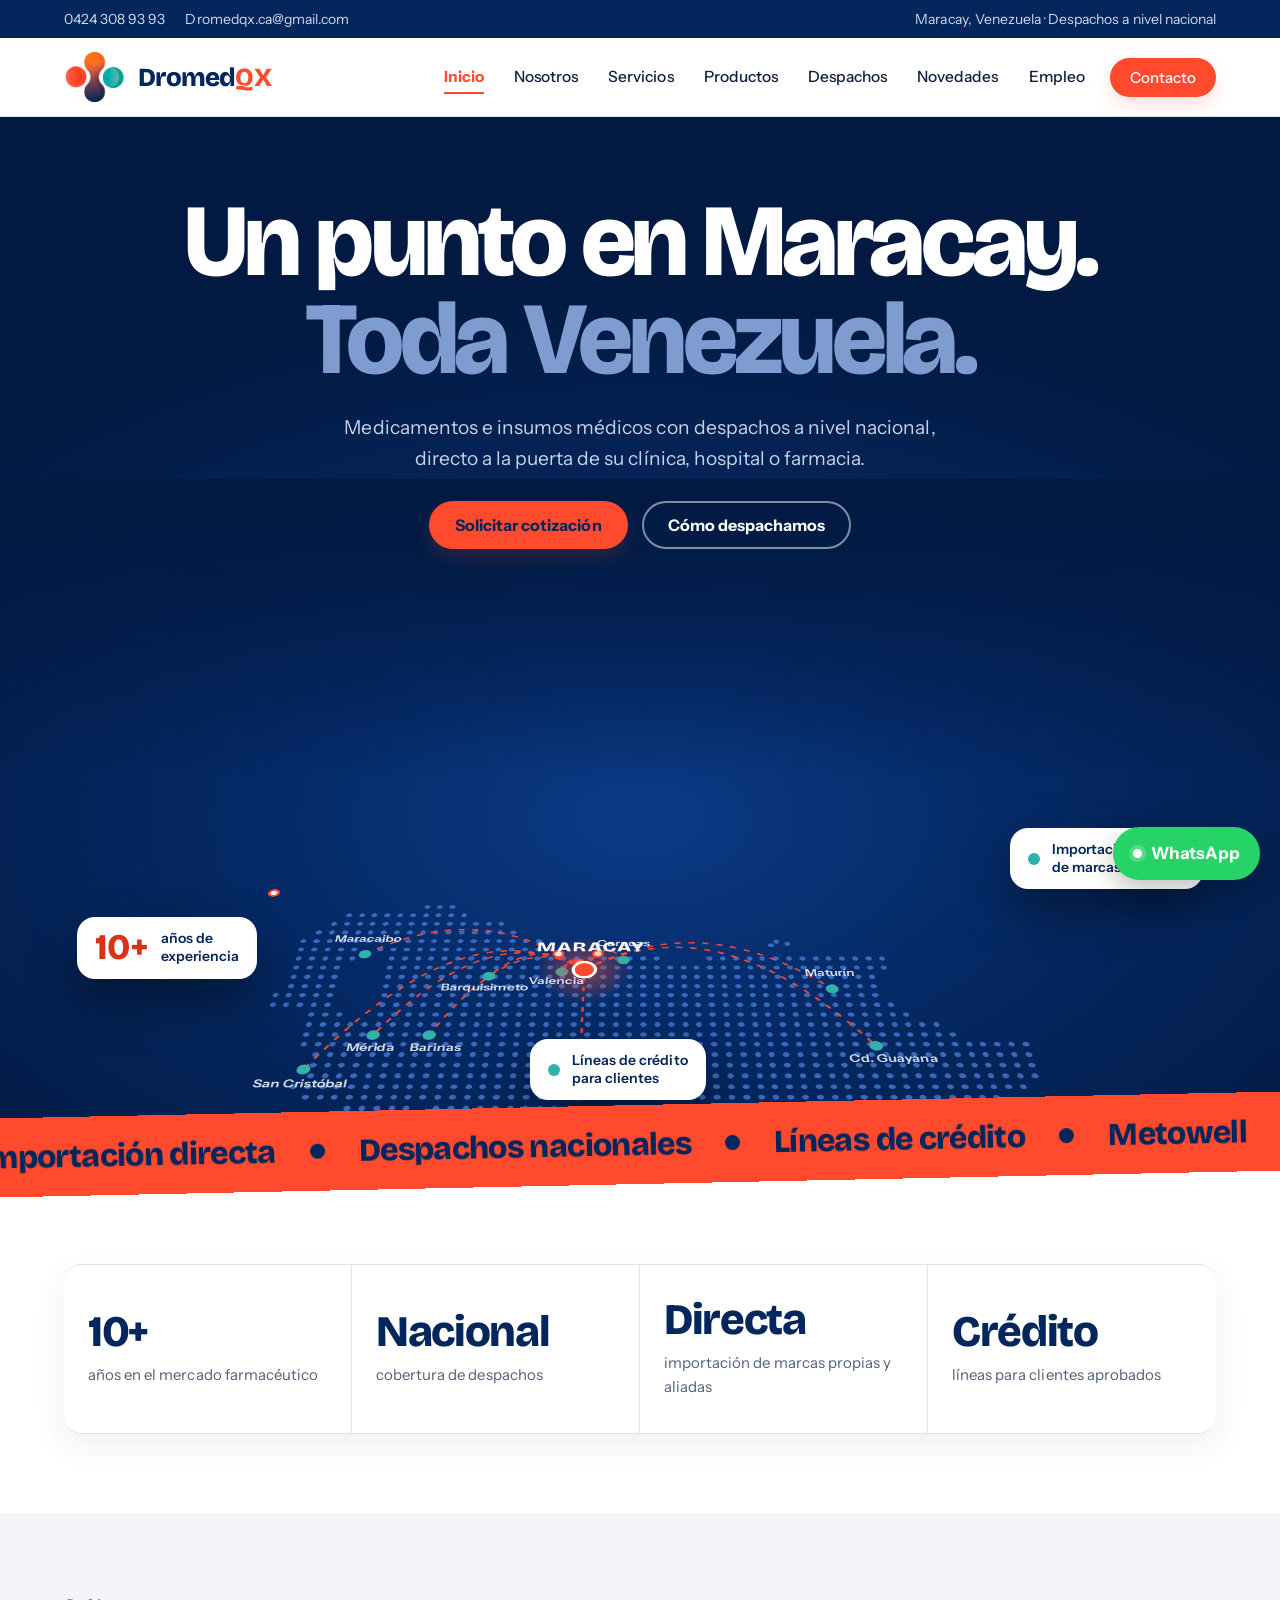
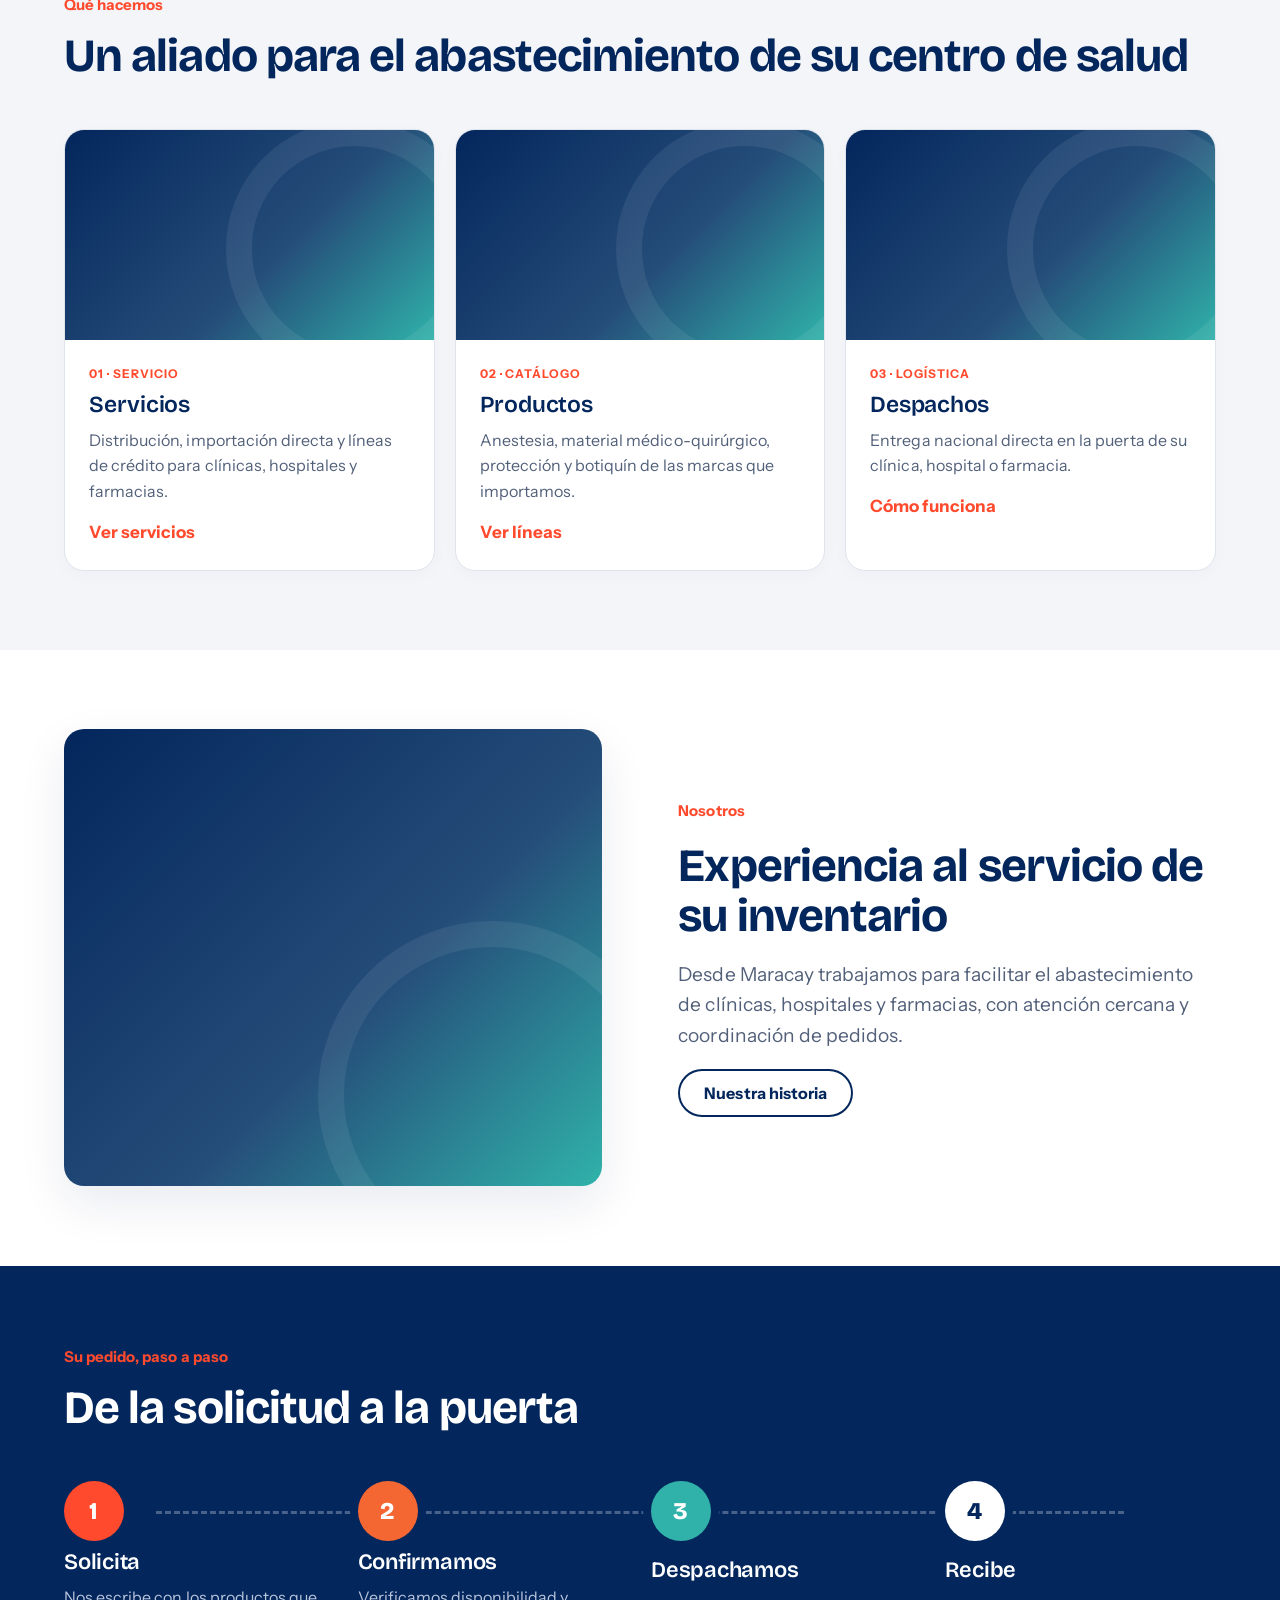
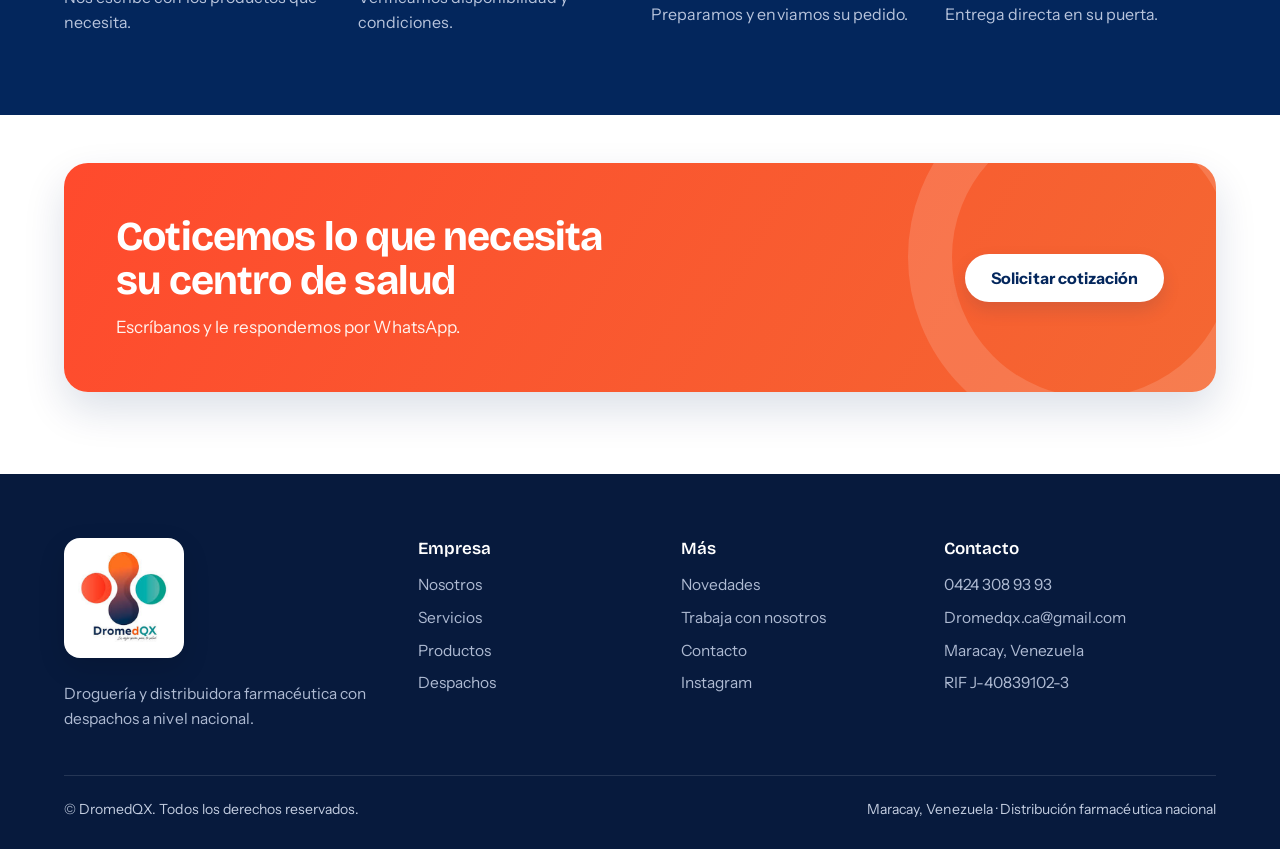
==== index.html @ d018d6db "Hero con mapa de rutas desde Maracay (mapa rasterizado, pausa fuera de pantalla) Co-Authored-By: Cla" ====
<!doctype html><html lang="es"><head><meta charset="utf-8"><meta name="viewport" content="width=device-width,initial-scale=1,viewport-fit=cover">
<title>DromedQX | Droguería y distribución farmacéutica</title><meta name="description" content="DromedQX: droguería y distribuidora farmacéutica en Maracay. Medicamentos e insumos médicos, importación directa y despachos a nivel nacional."><meta name="robots" content="noindex"><meta property="og:type" content="website"><meta property="og:site_name" content="DromedQX"><meta property="og:locale" content="es_VE"><meta property="og:title" content="Droguería y distribuidora farmacéutica · DromedQX"><meta property="og:description" content="Droguería y distribuidora farmacéutica en Maracay con despachos nacionales."><meta property="og:url" content="https://aguilarzrw.github.io/dromedqx-web/index.html"><meta property="og:image" content="https://aguilarzrw.github.io/dromedqx-web/assets/og.png"><meta property="og:image:width" content="1200"><meta property="og:image:height" content="630"><meta property="og:image:alt" content="DromedQX, droguería y distribuidora farmacéutica"><meta name="twitter:card" content="summary_large_image"><meta name="twitter:title" content="Droguería y distribuidora farmacéutica · DromedQX"><meta name="twitter:description" content="Droguería y distribuidora farmacéutica en Maracay con despachos nacionales."><meta name="twitter:image" content="https://aguilarzrw.github.io/dromedqx-web/assets/og.png"><meta name="theme-color" content="#03265c">
<link rel="icon" href="assets/favicon.png"><link rel="preconnect" href="https://scontent-sea5-2.cdninstagram.com" crossorigin><link rel="preconnect" href="https://fonts.googleapis.com"><link rel="preconnect" href="https://fonts.gstatic.com" crossorigin>
<link href="https://fonts.googleapis.com/css2?family=Bricolage+Grotesque:opsz,wght@12..96,500;12..96,600;12..96,700;12..96,800&family=Instrument+Sans:wght@400;500;600;700&display=swap" rel="stylesheet">
<link rel="stylesheet" href="assets/style.css"><script>function fb(i){if(!i.dataset.f){i.dataset.f=1;i.src="https://images.weserv.nl/?w=800&q=75&url="+encodeURIComponent(i.dataset.o)}else i.remove()}</script></head><body>
<div class="top"><div class="wrap"><span><a href="tel:+584243089393">0424 308 93 93</a><a href="mailto:Dromedqx.ca@gmail.com">Dromedqx.ca@gmail.com</a></span><span>Maracay, Venezuela · Despachos a nivel nacional</span></div></div>
<header class="h"><div class="wrap hb"><a class="brand" href="index.html" aria-label="DromedQX, inicio"><img src="assets/logo-mark.png" alt=""><b>Dromed<i>QX</i></b></a>
<button class="burger" aria-expanded="false" aria-label="Abrir menú"><span></span></button>
<nav class="m" aria-label="Principal"><a href="index.html" aria-current=page>Inicio</a><a href="nosotros.html">Nosotros</a><a href="servicios.html">Servicios</a><a href="productos.html">Productos</a><a href="despachos.html">Despachos</a><a href="novedades.html">Novedades</a><a href="trabaja-con-nosotros.html">Empleo</a><a class="btn" href="contacto.html">Contacto</a></nav></div></header>
<main>
<section class="mh" id="top"><div class="mh-bg"></div>
<div class="wrap mh-head"><h1 class="in">Un punto en Maracay.<span>Toda Venezuela.</span></h1>
<p class="lead in" style="--d:.1s">Medicamentos e insumos médicos con despachos a nivel nacional, directo a la puerta de su clínica, hospital o farmacia.</p>
<div class="ctas in" style="--d:.2s"><a class="btn" href="contacto.html">Solicitar cotización</a><a class="btn g" href="despachos.html">Cómo despachamos</a></div></div>
<div class="mh-scene" role="img" aria-label="Mapa de Venezuela con rutas de despacho desde Maracay hacia las principales ciudades. Rutas ilustrativas.">
<div class="mh-plane"><img class="dots" src="assets/mapa.webp" width="1470" height="1245" alt="" fetchpriority="high" decoding="async"><svg class="ov" viewBox="0 0 980 830" aria-hidden="true" focusable="false">
<defs><radialGradient id="g" cx="50%" cy="50%" r="50%"><stop offset="0" stop-color="#ff4a2d" stop-opacity=".55"/><stop offset="1" stop-color="#ff4a2d" stop-opacity="0"/></radialGradient></defs>

<path id="r0" class="rt" d="M420 151 Q444 89 469 133"/><path id="r1" class="rt" d="M420 151 Q406 113 392 155"/><path id="r2" class="rt" d="M420 151 Q280 14 140 122"/><path id="r3" class="rt" d="M420 151 Q360 87 301 163"/><path id="r4" class="rt" d="M420 151 Q296 51 171 266"/><path id="r5" class="rt" d="M420 151 Q259 30 98 322"/><path id="r6" class="rt" d="M420 151 Q329 70 238 266"/><path id="r7" class="rt" d="M420 151 Q574 34 728 186"/><path id="r8" class="rt" d="M420 151 Q595 23 770 284"/><path id="r9" class="rt" d="M420 151 Q420 121 420 472"/><circle cx="469" cy="133" r="7" fill="#30b2aa"/><circle class="pr" style="animation-delay:0.00s" cx="469" cy="133" r="7" fill="none" stroke="#30b2aa" stroke-width="2"/><circle cx="392" cy="155" r="7" fill="#30b2aa"/><circle class="pr" style="animation-delay:0.35s" cx="392" cy="155" r="7" fill="none" stroke="#30b2aa" stroke-width="2"/><circle cx="140" cy="122" r="7" fill="#30b2aa"/><circle class="pr" style="animation-delay:0.70s" cx="140" cy="122" r="7" fill="none" stroke="#30b2aa" stroke-width="2"/><circle cx="301" cy="163" r="7" fill="#30b2aa"/><circle class="pr" style="animation-delay:1.05s" cx="301" cy="163" r="7" fill="none" stroke="#30b2aa" stroke-width="2"/><circle cx="171" cy="266" r="7" fill="#30b2aa"/><circle class="pr" style="animation-delay:1.40s" cx="171" cy="266" r="7" fill="none" stroke="#30b2aa" stroke-width="2"/><circle cx="98" cy="322" r="7" fill="#30b2aa"/><circle class="pr" style="animation-delay:1.75s" cx="98" cy="322" r="7" fill="none" stroke="#30b2aa" stroke-width="2"/><circle cx="238" cy="266" r="7" fill="#30b2aa"/><circle class="pr" style="animation-delay:2.10s" cx="238" cy="266" r="7" fill="none" stroke="#30b2aa" stroke-width="2"/><circle cx="728" cy="186" r="7" fill="#30b2aa"/><circle class="pr" style="animation-delay:2.45s" cx="728" cy="186" r="7" fill="none" stroke="#30b2aa" stroke-width="2"/><circle cx="770" cy="284" r="7" fill="#30b2aa"/><circle class="pr" style="animation-delay:2.80s" cx="770" cy="284" r="7" fill="none" stroke="#30b2aa" stroke-width="2"/><circle cx="420" cy="472" r="7" fill="#30b2aa"/><circle class="pr" style="animation-delay:3.15s" cx="420" cy="472" r="7" fill="none" stroke="#30b2aa" stroke-width="2"/><circle r="6" fill="#fff" stroke="#ff4a2d" stroke-width="3"><animateMotion dur="5s" begin="0.0s" repeatCount="indefinite"><mpath href="#r0"/></animateMotion></circle><circle r="6" fill="#fff" stroke="#ff4a2d" stroke-width="3"><animateMotion dur="6s" begin="0.6s" repeatCount="indefinite"><mpath href="#r1"/></animateMotion></circle><circle r="6" fill="#fff" stroke="#ff4a2d" stroke-width="3"><animateMotion dur="7s" begin="1.2s" repeatCount="indefinite"><mpath href="#r2"/></animateMotion></circle><circle r="6" fill="#fff" stroke="#ff4a2d" stroke-width="3"><animateMotion dur="8s" begin="1.8s" repeatCount="indefinite"><mpath href="#r3"/></animateMotion></circle><circle r="6" fill="#fff" stroke="#ff4a2d" stroke-width="3"><animateMotion dur="5s" begin="2.4s" repeatCount="indefinite"><mpath href="#r4"/></animateMotion></circle><circle r="6" fill="#fff" stroke="#ff4a2d" stroke-width="3"><animateMotion dur="6s" begin="3.0s" repeatCount="indefinite"><mpath href="#r5"/></animateMotion></circle><circle r="6" fill="#fff" stroke="#ff4a2d" stroke-width="3"><animateMotion dur="7s" begin="3.6s" repeatCount="indefinite"><mpath href="#r6"/></animateMotion></circle><circle r="6" fill="#fff" stroke="#ff4a2d" stroke-width="3"><animateMotion dur="8s" begin="4.2s" repeatCount="indefinite"><mpath href="#r7"/></animateMotion></circle><circle r="6" fill="#fff" stroke="#ff4a2d" stroke-width="3"><animateMotion dur="5s" begin="4.8s" repeatCount="indefinite"><mpath href="#r8"/></animateMotion></circle><circle r="6" fill="#fff" stroke="#ff4a2d" stroke-width="3"><animateMotion dur="6s" begin="5.4s" repeatCount="indefinite"><mpath href="#r9"/></animateMotion></circle>
<circle cx="420" cy="151" r="60" fill="url(#g)"/><circle class="pr big" cx="420" cy="151" r="14" fill="none" stroke="#ff4a2d" stroke-width="3"/>
<circle cx="420" cy="151" r="14" fill="#ff4a2d" stroke="#fff" stroke-width="4"/>
<g class="lb"><text x="469" y="107" text-anchor="middle">Caracas</text><text x="386" y="177" text-anchor="middle">Valencia</text><text x="140" y="98" text-anchor="middle">Maracaibo</text><text x="297" y="189" text-anchor="middle">Barquisimeto</text><text x="171" y="292" text-anchor="middle">Mérida</text><text x="98" y="350" text-anchor="middle">San Cristóbal</text><text x="248" y="292" text-anchor="middle">Barinas</text><text x="728" y="162" text-anchor="middle">Maturín</text><text x="788" y="310" text-anchor="middle">Cd. Guayana</text><text x="420" y="500" text-anchor="middle">Pto. Ayacucho</text></g>
<text class="hub" x="428" y="117" text-anchor="middle">MARACAY</text>
</svg></div>
<div class="mh-fade"></div>
<div class="chip k1"><b>10+</b><span>años de<br>experiencia</span></div><div class="chip k2"><i></i><span>Importación directa<br>de marcas aliadas</span></div><div class="chip k3"><i></i><span>Líneas de crédito<br>para clientes</span></div></div>
</section>
<div class="band" aria-hidden="true"><div class="mq"><span>Importación directa</span><i></i><span>Despachos nacionales</span><i></i><span>Líneas de crédito</span><i></i><span>Metowell</span><i></i><span>Kortwell</span><i></i><span>Más de 10 años</span><i></i><span>Importación directa</span><i></i><span>Despachos nacionales</span><i></i><span>Líneas de crédito</span><i></i><span>Metowell</span><i></i><span>Kortwell</span><i></i><span>Más de 10 años</span><i></i></div></div>
<section class="stats-section"><div class="wrap"><div class="stats in">
<div><b data-n="10" data-s="+">0</b><span>años en el mercado farmacéutico</span></div>
<div><b>Nacional</b><span>cobertura de despachos</span></div>
<div><b>Directa</b><span>importación de marcas propias y aliadas</span></div>
<div><b>Crédito</b><span>líneas para clientes aprobados</span></div></div></div></section>
<section class="tint"><div class="wrap"><div class="sh"><span class="tag">Qué hacemos</span><h2>Un aliado para el abastecimiento de su centro de salud</h2></div>
<div class="cards photo-cards">
<a class="card photo-card in" href="servicios.html"><div class="card-photo ph"><img src="https://scontent-sea5-2.cdninstagram.com/v/t39.30808-6/790425818_1038912542316214_2421467341976546615_n.jpg?stp=dst-jpg_e35_tt6&_nc_cat=108&_nc_map=urlgen_bucketless&cb=30a688f7-ea5c0a5a&ig_cache_key=Mzk3ODAxODczNzIzOTQ5MzEzNg%3D%3D.3-ccb7-5-cb30a688f7-ea5c0a5a&ccb=7-5&_nc_sid=58cdad&efg=eyJ2ZW5jb2RlX3RhZyI6IkZFRUQueHBpZHMuMTA4MC5zZHIucmVndWxhcl9waG90by5DMyJ9&_nc_ohc=Wuy4vWzuGxsQ7kNvwG24w13&_nc_oc=AdoqhhiYhG0AAnR4g00TqTX8-TjTNU4cdVVRvZEgO30L-wsx3Ojt5UYXlpIjUJg8KMg&_nc_zt=23&_nc_ht=scontent-sea5-2.cdninstagram.com&_nc_gid=qZ4B_UUIvl3SY4LY7eOhCA&_nc_ss=7baaf&oh=00_AQRatmlVjxUPjwMQVixbjr8KMrbOeSFhLsPxh4OKNEXCqg&oe=6AFBEA20" data-o="https://scontent-sea5-2.cdninstagram.com/v/t39.30808-6/790425818_1038912542316214_2421467341976546615_n.jpg?stp=dst-jpg_e35_tt6&_nc_cat=108&_nc_map=urlgen_bucketless&cb=30a688f7-ea5c0a5a&ig_cache_key=Mzk3ODAxODczNzIzOTQ5MzEzNg%3D%3D.3-ccb7-5-cb30a688f7-ea5c0a5a&ccb=7-5&_nc_sid=58cdad&efg=eyJ2ZW5jb2RlX3RhZyI6IkZFRUQueHBpZHMuMTA4MC5zZHIucmVndWxhcl9waG90by5DMyJ9&_nc_ohc=Wuy4vWzuGxsQ7kNvwG24w13&_nc_oc=AdoqhhiYhG0AAnR4g00TqTX8-TjTNU4cdVVRvZEgO30L-wsx3Ojt5UYXlpIjUJg8KMg&_nc_zt=23&_nc_ht=scontent-sea5-2.cdninstagram.com&_nc_gid=qZ4B_UUIvl3SY4LY7eOhCA&_nc_ss=7baaf&oh=00_AQRatmlVjxUPjwMQVixbjr8KMrbOeSFhLsPxh4OKNEXCqg&oe=6AFBEA20" alt="Pedido directo a la puerta" loading="lazy" decoding="async" onload="this.parentNode.classList.add('ok')" onerror="fb(this)"></div><div class="card-copy"><span class="tag">01 · Servicio</span><h3>Servicios</h3><p>Distribución, importación directa y líneas de crédito para clínicas, hospitales y farmacias.</p><span class="more">Ver servicios</span></div></a>
<a class="card photo-card in" style="--d:.1s" href="productos.html"><div class="card-photo ph"><img src="https://scontent-sea5-1.cdninstagram.com/v/t39.30808-6/813282605_1050812891126179_7014519689227134304_n.jpg?stp=dst-jpg_e35_tt6&_nc_cat=103&_nc_map=urlgen_bucketless&cb=30a688f7-ea5c0a5a&ig_cache_key=Mzk4Njk2NjQ1MTYzNTQxNDIxNA%3D%3D.3-ccb7-5-cb30a688f7-ea5c0a5a&ccb=7-5&_nc_sid=58cdad&efg=eyJ2ZW5jb2RlX3RhZyI6IkZFRUQueHBpZHMuMTA4MC5zZHIucmVndWxhcl9waG90by5DMyJ9&_nc_ohc=sy-7YuBcFPYQ7kNvwErqedq&_nc_oc=AdpJJmbaP12eoMs5fGf3gS3LT2UUncmdDr0YguSkBIr8b9Dywg5-Mrp-E03OeA3XYPE&_nc_zt=23&_nc_ht=scontent-sea5-1.cdninstagram.com&_nc_gid=qZ4B_UUIvl3SY4LY7eOhCA&_nc_ss=7baaf&oh=00_AQTLcwAQ_Se69cL9txNBfCW6HCRb_2jlBKU8eMSjqdGTdQ&oe=6AFBF845" data-o="https://scontent-sea5-1.cdninstagram.com/v/t39.30808-6/813282605_1050812891126179_7014519689227134304_n.jpg?stp=dst-jpg_e35_tt6&_nc_cat=103&_nc_map=urlgen_bucketless&cb=30a688f7-ea5c0a5a&ig_cache_key=Mzk4Njk2NjQ1MTYzNTQxNDIxNA%3D%3D.3-ccb7-5-cb30a688f7-ea5c0a5a&ccb=7-5&_nc_sid=58cdad&efg=eyJ2ZW5jb2RlX3RhZyI6IkZFRUQueHBpZHMuMTA4MC5zZHIucmVndWxhcl9waG90by5DMyJ9&_nc_ohc=sy-7YuBcFPYQ7kNvwErqedq&_nc_oc=AdpJJmbaP12eoMs5fGf3gS3LT2UUncmdDr0YguSkBIr8b9Dywg5-Mrp-E03OeA3XYPE&_nc_zt=23&_nc_ht=scontent-sea5-1.cdninstagram.com&_nc_gid=qZ4B_UUIvl3SY4LY7eOhCA&_nc_ss=7baaf&oh=00_AQTLcwAQ_Se69cL9txNBfCW6HCRb_2jlBKU8eMSjqdGTdQ&oe=6AFBF845" alt="Material médico-quirúrgico" loading="lazy" decoding="async" onload="this.parentNode.classList.add('ok')" onerror="fb(this)"></div><div class="card-copy"><span class="tag">02 · Catálogo</span><h3>Productos</h3><p>Anestesia, material médico-quirúrgico, protección y botiquín de las marcas que importamos.</p><span class="more">Ver líneas</span></div></a>
<a class="card photo-card in" style="--d:.2s" href="despachos.html"><div class="card-photo ph"><img src="https://scontent-sea5-1.cdninstagram.com/v/t51.82787-15/861826036_18073353266723736_492414748892746274_n.jpg?stp=dst-jpg_e15_tt6&_nc_cat=111&_nc_map=urlgen_bucketless&cb=30a688f7-ea5c0a5a&ig_cache_key=NDAxOTQ3MzI0NjIxODgxOTMyMzE4MDczMzUzMjYzNzIzNzM2.3-ccb7-5-cb30a688f7-ea5c0a5a&ccb=7-5&_nc_sid=58cdad&efg=eyJ2ZW5jb2RlX3RhZyI6IkNMSVBTLnhwaWRzLjc1MC5zZHIudmlkZW9fZGVmYXVsdF9jb3Zlcl9mcmFtZS5DMyJ9&_nc_ohc=4gvsBXUv70gQ7kNvwHQGWpI&_nc_oc=AdoEM6iUqic45T5WLgyokrMRAyu9SVVyP_I_LpeArquriWBEUHANFj1pHhyDKceFKP0&_nc_zt=23&_nc_ht=scontent-sea5-1.cdninstagram.com&_nc_gid=YKhUAAevLilpVdO94preXA&_nc_ss=7baaf&oh=00_AQRTRdyoQe68gaomhT6uiC6uF-_QlpQ7XH2_HIRAz4mXqw&oe=6AFBD447" data-o="https://scontent-sea5-1.cdninstagram.com/v/t51.82787-15/861826036_18073353266723736_492414748892746274_n.jpg?stp=dst-jpg_e15_tt6&_nc_cat=111&_nc_map=urlgen_bucketless&cb=30a688f7-ea5c0a5a&ig_cache_key=NDAxOTQ3MzI0NjIxODgxOTMyMzE4MDczMzUzMjYzNzIzNzM2.3-ccb7-5-cb30a688f7-ea5c0a5a&ccb=7-5&_nc_sid=58cdad&efg=eyJ2ZW5jb2RlX3RhZyI6IkNMSVBTLnhwaWRzLjc1MC5zZHIudmlkZW9fZGVmYXVsdF9jb3Zlcl9mcmFtZS5DMyJ9&_nc_ohc=4gvsBXUv70gQ7kNvwHQGWpI&_nc_oc=AdoEM6iUqic45T5WLgyokrMRAyu9SVVyP_I_LpeArquriWBEUHANFj1pHhyDKceFKP0&_nc_zt=23&_nc_ht=scontent-sea5-1.cdninstagram.com&_nc_gid=YKhUAAevLilpVdO94preXA&_nc_ss=7baaf&oh=00_AQRTRdyoQe68gaomhT6uiC6uF-_QlpQ7XH2_HIRAz4mXqw&oe=6AFBD447" alt="Unidad de despacho" loading="lazy" decoding="async" onload="this.parentNode.classList.add('ok')" onerror="fb(this)"></div><div class="card-copy"><span class="tag">03 · Logística</span><h3>Despachos</h3><p>Entrega nacional directa en la puerta de su clínica, hospital o farmacia.</p><span class="more">Cómo funciona</span></div></a>
</div></div></section>
<section><div class="wrap split"><div class="ph " style=""><img src="https://scontent-sea5-2.cdninstagram.com/v/t39.30808-6/773800386_1023067850567350_1589010613424152975_n.jpg?stp=dst-jpg_e35_tt6&_nc_cat=111&_nc_map=urlgen_bucketless&cb=30a688f7-ea5c0a5a&ig_cache_key=Mzk2MzUyMzMxNzkyODY2NzI0NA%3D%3D.3-ccb7-5-cb30a688f7-ea5c0a5a&ccb=7-5&_nc_sid=58cdad&efg=eyJ2ZW5jb2RlX3RhZyI6IkZFRUQueHBpZHMuMTA4MC5zZHIucmVndWxhcl9waG90by5DMyJ9&_nc_ohc=pIWbtvgdUosQ7kNvwG9ZrUs&_nc_oc=AdqU0FeO1jpjzYP7CpoU_eGb_SCMBlHTqJl9BzX2n1rhsw-DQ9gviqGfjepZk72kaZg&_nc_zt=23&_nc_ht=scontent-sea5-2.cdninstagram.com&_nc_gid=YKhUAAevLilpVdO94preXA&_nc_ss=7baaf&oh=00_AQS1lSadOm_jTviP_Kt6ZvfZxfsTfBZLCKOHNRBrlyrrjQ&oe=6AFBD925" data-o="https://scontent-sea5-2.cdninstagram.com/v/t39.30808-6/773800386_1023067850567350_1589010613424152975_n.jpg?stp=dst-jpg_e35_tt6&_nc_cat=111&_nc_map=urlgen_bucketless&cb=30a688f7-ea5c0a5a&ig_cache_key=Mzk2MzUyMzMxNzkyODY2NzI0NA%3D%3D.3-ccb7-5-cb30a688f7-ea5c0a5a&ccb=7-5&_nc_sid=58cdad&efg=eyJ2ZW5jb2RlX3RhZyI6IkZFRUQueHBpZHMuMTA4MC5zZHIucmVndWxhcl9waG90by5DMyJ9&_nc_ohc=pIWbtvgdUosQ7kNvwG9ZrUs&_nc_oc=AdqU0FeO1jpjzYP7CpoU_eGb_SCMBlHTqJl9BzX2n1rhsw-DQ9gviqGfjepZk72kaZg&_nc_zt=23&_nc_ht=scontent-sea5-2.cdninstagram.com&_nc_gid=YKhUAAevLilpVdO94preXA&_nc_ss=7baaf&oh=00_AQS1lSadOm_jTviP_Kt6ZvfZxfsTfBZLCKOHNRBrlyrrjQ&oe=6AFBD925" alt="Equipo DromedQX, 10 años" loading="lazy" decoding="async" onload="this.parentNode.classList.add('ok')" onerror="fb(this)"></div><div class="tx in"><span class="tag">Nosotros</span><h2>Experiencia al servicio de su inventario</h2><p class="lead">Desde Maracay trabajamos para facilitar el abastecimiento de clínicas, hospitales y farmacias, con atención cercana y coordinación de pedidos.</p><div><a class="btn o" href="nosotros.html">Nuestra historia</a></div></div></div></section>
<section class="dark"><div class="wrap"><div class="sh"><span class="tag">Su pedido, paso a paso</span><h2>De la solicitud a la puerta</h2></div>
<ol class="route" style="padding:0"><li class="in"><span class="n">1</span><h3>Solicita</h3><p>Nos escribe con los productos que necesita.</p></li><li class="in" style="--d:.1s"><span class="n">2</span><h3>Confirmamos</h3><p>Verificamos disponibilidad y condiciones.</p></li><li class="in" style="--d:.2s"><span class="n">3</span><h3>Despachamos</h3><p>Preparamos y enviamos su pedido.</p></li><li class="in" style="--d:.3s"><span class="n">4</span><h3>Recibe</h3><p>Entrega directa en su puerta.</p></li></ol></div></section>
<section class="cta-section"><div class="wrap"><div class="cta in"><div><h2>Coticemos lo que necesita su centro de salud</h2><p>Escríbanos y le respondemos por WhatsApp.</p></div><a class="btn w" href="contacto.html">Solicitar cotización</a></div></div></section></main>
<footer><div class="wrap"><div class="fg">
<div><div class="lg"><img src="assets/logo-full.png" alt="DromedQX"></div><p>Droguería y distribuidora farmacéutica con despachos a nivel nacional.</p></div>
<div><h4>Empresa</h4><ul><li><a href="nosotros.html">Nosotros</a></li><li><a href="servicios.html">Servicios</a></li><li><a href="productos.html">Productos</a></li><li><a href="despachos.html">Despachos</a></li></ul></div>
<div><h4>Más</h4><ul><li><a href="novedades.html">Novedades</a></li><li><a href="trabaja-con-nosotros.html">Trabaja con nosotros</a></li><li><a href="contacto.html">Contacto</a></li><li><a href="https://www.instagram.com/dromedqx/" rel="noopener">Instagram</a></li></ul></div>
<div><h4>Contacto</h4><ul><li><a href="tel:+584243089393">0424 308 93 93</a></li><li><a href="mailto:Dromedqx.ca@gmail.com">Dromedqx.ca@gmail.com</a></li><li>Maracay, Venezuela</li><li>RIF J-40839102-3</li></ul></div></div>
<div class="fb"><span>© DromedQX. Todos los derechos reservados.</span><span>Maracay, Venezuela · Distribución farmacéutica nacional</span></div></div></footer>
<a class="wa" href="https://wa.me/584243089393" target="_blank" rel="noopener" aria-label="Escribir por WhatsApp">WhatsApp</a>
<script src="assets/site.js" defer></script></body></html>
---- assets/style.css ----
:root{--coral:#ff4a2d;--orange:#f46732;--navy:#03265c;--ink:#10213f;--slate:#52607a;--teal:#30b2aa;--mist:#f3f5f9;--line:#dfe4ec;--white:#fff;
--hf:"Bricolage Grotesque","Segoe UI",system-ui,sans-serif;--bf:"Instrument Sans","Segoe UI",system-ui,sans-serif;--w:1200px}
*{box-sizing:border-box;margin:0}html{scroll-behavior:smooth}
body{font-family:var(--bf);color:var(--ink);background:#fff;line-height:1.6;font-size:17px;-webkit-font-smoothing:antialiased;overflow-x:hidden}
img{max-width:100%;display:block}a{color:inherit}
:focus-visible{outline:3px solid var(--teal);outline-offset:3px;border-radius:4px}
.wrap{max-width:var(--w);margin:0 auto;padding:0 24px}
h1,h2,h3{font-family:var(--hf);line-height:1.08;letter-spacing:-.02em;color:var(--navy)}
h1{font-size:clamp(38px,5.4vw,76px);font-weight:700}
h2{font-size:clamp(28px,3.6vw,48px);font-weight:700}
h3{font-size:22px;font-weight:600;letter-spacing:-.01em}
p{max-width:62ch}.lead{font-size:clamp(18px,1.5vw,21px);color:var(--slate)}
/* topbar + header */
.top{background:var(--navy);color:#cfd8ea;font-size:14px}
.top .wrap{display:flex;gap:24px;justify-content:space-between;padding-top:8px;padding-bottom:8px;flex-wrap:wrap}
.top a{text-decoration:none}.top a:hover{color:#fff}.top span{display:flex;gap:20px;flex-wrap:wrap}
header.h{position:sticky;top:0;z-index:50;background:rgba(255,255,255,.92);backdrop-filter:blur(12px);border-bottom:1px solid var(--line);transition:box-shadow .3s}
header.h.s{box-shadow:0 6px 24px rgba(3,38,92,.08)}
.hb{display:flex;align-items:center;justify-content:space-between;height:78px;transition:height .3s}header.h.s .hb{height:64px}
.brand{display:flex;align-items:center;gap:12px;text-decoration:none}
.brand img{height:50px;width:auto;transition:height .3s}header.h.s .brand img{height:42px}
.brand b{font-family:var(--hf);font-size:26px;letter-spacing:-.03em;color:var(--navy);font-weight:800}
.brand b i{font-style:normal;color:var(--coral)}
nav.m{display:flex;gap:4px;align-items:center}
nav.m a{padding:9px 13px;border-radius:99px;text-decoration:none;font-weight:500;font-size:15.5px;color:var(--ink);transition:background .2s}
nav.m a:hover{background:var(--mist)}nav.m a[aria-current]{color:var(--coral);font-weight:700}
.btn{display:inline-flex;align-items:center;gap:8px;padding:14px 26px;border-radius:99px;background:var(--coral);color:#fff;font-weight:700;text-decoration:none;border:0;cursor:pointer;font:700 16px var(--bf);transition:transform .2s,background .2s}
.btn:hover{background:var(--orange);transform:translateY(-2px)}
.btn.o{background:transparent;color:var(--navy);box-shadow:inset 0 0 0 2px var(--navy)}.btn.o:hover{background:var(--navy);color:#fff}
.btn.w{background:#fff;color:var(--navy)}.btn.w:hover{background:var(--mist)}
nav.m .btn{padding:10px 20px;margin-left:8px;color:#fff;font-size:15px}nav.m .btn:hover{background:var(--orange)}
.burger{display:none;background:none;border:0;width:44px;height:44px;cursor:pointer;position:relative}
.burger span,.burger span:before,.burger span:after{position:absolute;left:10px;width:24px;height:2.5px;background:var(--navy);border-radius:2px;transition:.3s;content:""}
.burger span{top:21px}.burger span:before{top:-8px;left:0}.burger span:after{top:8px;left:0}
.burger[aria-expanded=true] span{background:transparent}.burger[aria-expanded=true] span:before{top:0;transform:rotate(45deg)}.burger[aria-expanded=true] span:after{top:0;transform:rotate(-45deg)}
/* sections */
section{padding:clamp(64px,9vw,120px) 0}main section+section{content-visibility:visible}.tint{background:var(--mist)}.dark{background:var(--navy);color:#cfd8ea}.dark h2,.dark h3{color:#fff}
.sh{margin-bottom:48px;display:grid;gap:14px}.tag{font-weight:700;color:var(--coral);font-size:15px}
/* image placeholder */
.ph{position:relative;overflow:hidden;background:linear-gradient(135deg,var(--navy),#2c3254 55%,var(--teal));border-radius:20px}
.ph img{position:absolute;inset:0;width:100%;height:100%;object-fit:cover;opacity:0;transition:opacity .6s,transform 1.2s}.ph.ok img{opacity:1}
.ph:hover img{transform:scale(1.04)}
.ph:before{content:"";position:absolute;width:55%;aspect-ratio:1;border-radius:50%;border:26px solid rgba(255,255,255,.07);right:-12%;bottom:-18%}
/* hero */
.hero{padding:clamp(48px,7vw,96px) 0 clamp(56px,8vw,110px);position:relative;overflow:hidden}
.hero .g{display:grid;grid-template-columns:1.05fr .95fr;gap:56px;align-items:center}
.hero h1{margin:16px 0 22px}.hero h1 em{font-style:normal;color:var(--coral)}
.hero .ctas{display:flex;gap:14px;margin-top:32px;flex-wrap:wrap}
.orbs{position:absolute;inset:0;pointer-events:none;z-index:-1}
.orbs i{position:absolute;border-radius:50%;will-change:transform;animation:drift 16s ease-in-out infinite alternate}
.orbs i:nth-child(1){width:420px;height:420px;background:rgba(255,74,45,.10);right:-90px;top:-100px}
.orbs i:nth-child(2){width:280px;height:280px;background:rgba(48,178,170,.14);right:26%;bottom:-120px;animation-delay:-5s}
.orbs i:nth-child(3){width:200px;height:200px;background:rgba(3,38,92,.07);left:-60px;top:30%;animation-delay:-9s}
@keyframes drift{to{transform:translate(30px,-26px) scale(1.08)}}
.mosaic{display:grid;grid-template-columns:1fr 1fr;grid-template-rows:230px 190px;gap:14px}
.mosaic .ph:first-child{grid-row:1/3;border-radius:200px 20px 20px 20px}.mosaic .ph:nth-child(3){border-radius:20px 20px 200px 20px}
.badge{position:absolute;left:-18px;bottom:36px;background:#fff;border-radius:18px;padding:16px 22px;box-shadow:0 18px 40px rgba(3,38,92,.18);z-index:3;display:flex;gap:14px;align-items:center}
.badge b{font:800 44px var(--hf);color:var(--coral);line-height:1}.badge span{font-size:14px;line-height:1.25;color:var(--slate);font-weight:600}
.mw{position:relative}
/* page hero */
.ph-h{padding:clamp(48px,7vw,88px) 0 clamp(40px,5vw,64px);background:var(--mist);position:relative;overflow:hidden}
.ph-h:after{content:"";position:absolute;right:-80px;top:-80px;width:360px;height:360px;border-radius:50%;border:48px solid rgba(255,74,45,.12)}
.ph-h h1{font-size:clamp(34px,4.6vw,62px);margin:10px 0 16px;max-width:18ch}
.crumb{font-size:14px;color:var(--slate)}.crumb a{text-decoration:none}.crumb a:hover{color:var(--coral)}
/* stats */
.stats{display:grid;grid-template-columns:repeat(4,1fr);gap:0;border-top:1px solid var(--line);border-bottom:1px solid var(--line)}
.stats div{padding:34px 24px;border-right:1px solid var(--line)}.stats div:last-child{border:0}
.stats b{display:block;font:800 clamp(34px,4vw,54px) var(--hf);color:var(--navy);letter-spacing:-.03em;line-height:1}
.stats span{color:var(--slate);font-size:15px}
/* cards */
.cards{display:grid;grid-template-columns:repeat(3,1fr);gap:22px}
.card{background:#fff;border:1px solid var(--line);border-radius:20px;padding:32px;display:grid;gap:12px;align-content:start;text-decoration:none;transition:transform .3s,box-shadow .3s,border-color .3s}
a.card:hover{transform:translateY(-6px);box-shadow:0 20px 44px rgba(3,38,92,.12);border-color:transparent}
.card p{color:var(--slate);font-size:16px}.card .ic{width:52px;height:52px;border-radius:50%;display:grid;place-items:center;color:#fff;font:800 20px var(--hf)}
.card .more{color:var(--coral);font-weight:700;margin-top:6px}
.c1{background:var(--coral)}.c2{background:var(--orange)}.c3{background:var(--teal)}.c4{background:var(--navy)}
.split{display:grid;grid-template-columns:1fr 1fr;gap:clamp(32px,6vw,80px);align-items:center}
.split.r .ph{order:2}.split .ph{aspect-ratio:4/3.4}
.split .tx{display:grid;gap:18px}
.ticks{list-style:none;padding:0;display:grid;gap:12px}.ticks li{padding-left:34px;position:relative}
.ticks li:before{content:"";position:absolute;left:0;top:7px;width:20px;height:20px;border-radius:50%;background:var(--teal)}
.ticks li:after{content:"";position:absolute;left:6px;top:12px;width:8px;height:5px;border-left:2.5px solid #fff;border-bottom:2.5px solid #fff;transform:rotate(-45deg)}
/* route steps */
.route{display:grid;grid-template-columns:repeat(4,1fr);gap:22px;position:relative;counter-reset:s}
.route:before{content:"";position:absolute;left:8%;right:8%;top:30px;border-top:3px dashed rgba(255,255,255,.28)}
.route li{list-style:none;position:relative;display:grid;gap:10px;justify-items:start}
.route .n{width:60px;height:60px;border-radius:50%;background:var(--coral);color:#fff;display:grid;place-items:center;font:800 24px var(--hf);position:relative;z-index:1;box-shadow:0 0 0 8px var(--navy)}
.route li:nth-child(2) .n{background:var(--orange)}.route li:nth-child(3) .n{background:var(--teal)}.route li:nth-child(4) .n{background:#fff;color:var(--navy)}
.route p{color:#b8c4dc;font-size:16px}
/* brands/products */
.lines{display:grid;grid-template-columns:repeat(2,1fr);gap:22px}
.line{display:grid;grid-template-columns:180px 1fr;gap:22px;background:#fff;border:1px solid var(--line);border-radius:20px;padding:16px;align-items:center}
.line .ph{aspect-ratio:1;border-radius:14px}.line p{font-size:16px;color:var(--slate)}.line h3{margin-bottom:6px}
.gal{display:grid;grid-template-columns:repeat(4,1fr);gap:14px}.gal .ph{aspect-ratio:1}
.news{display:grid;grid-template-columns:repeat(3,1fr);gap:22px}
.news .ph{aspect-ratio:1/1;border-radius:20px 20px 0 0}.news article{border:1px solid var(--line);border-radius:20px;overflow:hidden;background:#fff;display:grid;grid-template-rows:auto 1fr}
.news article div{padding:22px;display:grid;gap:8px;align-content:start}.news p{font-size:15.5px;color:var(--slate)}
/* cta */
.cta{background:linear-gradient(120deg,var(--coral),var(--orange));color:#fff;border-radius:28px;padding:clamp(36px,5vw,64px);display:flex;gap:28px;align-items:center;justify-content:space-between;flex-wrap:wrap;position:relative;overflow:hidden}
.cta:after{content:"";position:absolute;right:-60px;top:-90px;width:280px;height:280px;border:44px solid rgba(255,255,255,.14);border-radius:50%}
.cta h2{color:#fff;max-width:20ch;font-size:clamp(26px,3.2vw,42px)}.cta p{color:#fff3ee}
/* contact */
.cg{display:grid;grid-template-columns:.9fr 1.1fr;gap:48px}
.ci{display:grid;gap:18px;align-content:start}.ci a,.ci div{display:grid;gap:2px;text-decoration:none}.ci small{color:var(--slate);font-size:14px}.ci b{font-size:19px;color:var(--navy)}
form{display:grid;gap:16px;background:#fff;border:1px solid var(--line);border-radius:24px;padding:32px;box-shadow:0 20px 50px rgba(3,38,92,.07)}
label{display:grid;gap:6px;font-weight:600;font-size:15px}
input,select,textarea{font:inherit;padding:13px 15px;border:1.5px solid var(--line);border-radius:12px;background:#fff;color:var(--ink);width:100%}
input:focus,select:focus,textarea:focus{outline:none;border-color:var(--teal);box-shadow:0 0 0 4px rgba(48,178,170,.18)}
.fr{display:grid;grid-template-columns:1fr 1fr;gap:16px}.note{font-size:14px;color:var(--slate)}
/* footer */
footer{background:#071a3d;color:#aebad2;padding:64px 0 28px;font-size:15.5px}
.fg{display:grid;grid-template-columns:1.4fr 1fr 1fr 1.2fr;gap:36px}
footer h4{color:#fff;font:600 17px var(--hf);margin-bottom:14px}footer ul{list-style:none;padding:0;display:grid;gap:8px}footer a{text-decoration:none}footer a:hover{color:#fff}
.lg{background:#fff;border-radius:16px;padding:14px;display:inline-block;margin-bottom:16px}.lg img{height:92px;width:auto}
.fb{border-top:1px solid rgba(255,255,255,.12);margin-top:44px;padding-top:22px;display:flex;justify-content:space-between;gap:12px;flex-wrap:wrap;font-size:14px}
.wa{position:fixed;right:20px;bottom:20px;z-index:60;background:#25d366;color:#fff;border-radius:99px;padding:13px 20px;font-weight:700;text-decoration:none;box-shadow:0 10px 28px rgba(0,0,0,.25);transition:transform .2s}.wa:hover{transform:scale(1.05)}
/* motion: one orchestrated hero entrance + subtle reveals */
.in{opacity:0;transform:translateY(18px);transition:opacity .8s cubic-bezier(.2,.7,.2,1),transform .8s cubic-bezier(.2,.7,.2,1);transition-delay:var(--d,0s)}.in.v{opacity:1;transform:none}
@media(max-width:1120px){.burger{display:block}nav.m{position:fixed;inset:78px 0 auto 0;background:#fff;flex-direction:column;align-items:stretch;padding:12px 24px 24px;gap:2px;border-bottom:1px solid var(--line);box-shadow:0 20px 40px rgba(3,38,92,.15);transform:translateY(-12px);opacity:0;visibility:hidden;transition:.25s}nav.m.o{transform:none;opacity:1;visibility:visible}nav.m a{padding:14px 12px;font-size:17px}nav.m .btn{margin:10px 0 0;justify-content:center;padding:14px}}
@media(max-width:980px){
 .hero .g,.split,.cg{grid-template-columns:1fr}.split.r .ph{order:0}.cards,.news{grid-template-columns:1fr 1fr}.lines{grid-template-columns:1fr}
 .stats{grid-template-columns:1fr 1fr}.stats div:nth-child(2){border-right:0}.stats div:nth-child(-n+2){border-bottom:1px solid var(--line)}
 .route{grid-template-columns:1fr 1fr;row-gap:36px}.route:before{display:none}.fg{grid-template-columns:1fr 1fr}.gal{grid-template-columns:1fr 1fr}
 .burger{display:block}.mosaic{grid-template-rows:200px 170px}.badge{left:8px}
 nav.m{position:fixed;inset:78px 0 auto 0;background:#fff;flex-direction:column;align-items:stretch;padding:12px 24px 24px;gap:2px;border-bottom:1px solid var(--line);box-shadow:0 20px 40px rgba(3,38,92,.15);transform:translateY(-12px);opacity:0;visibility:hidden;transition:.25s}
 nav.m.o{transform:none;opacity:1;visibility:visible}nav.m a{padding:14px 12px;font-size:17px}nav.m .btn{margin:10px 0 0;justify-content:center;padding:14px}
}
@media(max-width:600px){
 body{font-size:16px}.wrap{padding:0 18px}.top{display:none}.cards,.news,.fg,.fr{grid-template-columns:1fr}.line{grid-template-columns:110px 1fr}
 .brand b{font-size:22px}.brand img{height:42px}.hb{height:68px}nav.m{inset:68px 0 auto 0}.mosaic{grid-template-rows:170px 150px}.mosaic .ph:first-child{border-radius:120px 16px 16px 16px}.mosaic .ph:nth-child(3){border-radius:16px 16px 120px 16px}
 .route{grid-template-columns:1fr}.stats b{font-size:32px}.stats div{padding:22px 14px}form{padding:22px}.wa span{display:none}.badge b{font-size:34px}
}
@media(prefers-reduced-motion:reduce){*{animation:none!important;transition:none!important;scroll-behavior:auto!important}.in{opacity:1;transform:none}}


/* Refinamiento visual y de interacción · propuesta comercial */
:root{--shadow-soft:0 18px 48px rgba(3,38,92,.09);--shadow-card:0 12px 32px rgba(3,38,92,.07)}
html{scroll-padding-top:88px}
body{letter-spacing:.002em}
::selection{background:rgba(48,178,170,.22);color:var(--navy)}
a,button,input,select,textarea{-webkit-tap-highlight-color:transparent}
button:focus-visible,a:focus-visible{outline:3px solid var(--teal);outline-offset:4px}
.hero{background:radial-gradient(ellipse at 78% 38%,rgba(48,178,170,.07),transparent 35%),linear-gradient(180deg,#fff 0%,#fbfcfe 100%)}
.hero .g>div:first-child{max-width:680px}
.hero .lead{max-width:54ch;line-height:1.7}
.hero .tag{display:inline-flex;align-items:center;gap:9px}
.hero .tag:before{content:"";width:8px;height:8px;border-radius:50%;background:var(--teal);box-shadow:0 0 0 5px rgba(48,178,170,.13)}
.mosaic .ph{box-shadow:var(--shadow-soft)}
.badge{border:1px solid rgba(223,228,236,.8);box-shadow:0 18px 48px rgba(3,38,92,.16)}
.stats{background:#fff;border-radius:18px;box-shadow:var(--shadow-card);overflow:hidden}
.stats div{min-height:132px;display:flex;flex-direction:column;justify-content:center;gap:9px}
.stats b{font-size:clamp(30px,3.4vw,48px)}
.card{box-shadow:0 5px 18px rgba(3,38,92,.025)}
.card .ic{box-shadow:0 8px 18px rgba(3,38,92,.12)}
.split .ph{box-shadow:var(--shadow-soft)}
.ph-h{background:linear-gradient(115deg,#f3f5f9 0%,#f8fafc 65%,#edf6f6 100%)}
.ph-h h1{max-width:17ch}
.cta{box-shadow:0 20px 48px rgba(244,103,50,.18)}
.btn{box-shadow:0 8px 18px rgba(255,74,45,.16)}
.btn.o{box-shadow:inset 0 0 0 2px var(--navy);background:rgba(255,255,255,.6)}
.btn.w{box-shadow:0 8px 18px rgba(3,38,92,.12)}
.line,.news article,form{box-shadow:var(--shadow-card)}
.line:hover,.news article:hover{transform:translateY(-3px);transition:transform .25s,box-shadow .25s;box-shadow:var(--shadow-soft)}
.news article .ph img{transition:transform .7s}
.news article:hover .ph img{transform:scale(1.045)}
.ci a:hover b{color:var(--coral)}
input,select,textarea{transition:border-color .2s,box-shadow .2s}
textarea{resize:vertical;min-height:120px}
footer .lg{box-shadow:0 10px 28px rgba(0,0,0,.12)}
footer .fb{color:#c3cde0}
.wa{display:flex;align-items:center;gap:9px}
.wa:before{content:"";width:9px;height:9px;border-radius:50%;background:#fff;box-shadow:0 0 0 4px rgba(255,255,255,.2)}
@media(min-width:981px){
 .hero .g{gap:clamp(42px,5vw,76px)}
 .mosaic{grid-template-rows:clamp(210px,20vw,270px) clamp(170px,16vw,220px)}
 nav.m a:not(.btn){position:relative}
 nav.m a:not(.btn):after{content:"";position:absolute;left:13px;right:13px;bottom:5px;height:2px;background:var(--coral);transform:scaleX(0);transform-origin:left;transition:transform .2s}
 nav.m a:not(.btn):hover:after,nav.m a[aria-current]:after{transform:scaleX(1)}
}
@media(max-width:600px){
 .hero{padding-top:42px}
 .hero .ctas{display:grid;grid-template-columns:1fr}
 .hero .ctas .btn{justify-content:center}
 .stats{border-radius:14px}
 .stats div{min-height:112px}
 .cta{border-radius:20px}
 .wa{right:14px;bottom:14px;padding:12px 16px;font-size:14px}
 .line{gap:14px}
}


/* Ajustes de experiencia mobile-first y compatibilidad con Safari iOS */
section{padding:clamp(54px,6.2vw,88px) 0}
main section+section{content-visibility:visible;contain: none}
.in{opacity:1;transform:none;transition:none}
.in.v{opacity:1;transform:none}
.ph{isolation:isolate;background:linear-gradient(135deg,#03265c,#254d79 58%,#30b2aa)}
.ph img{z-index:1;object-fit:cover}
.ph:before{z-index:0;pointer-events:none}
header.h{-webkit-backdrop-filter:blur(12px);backdrop-filter:blur(12px);background:rgba(255,255,255,.97)}
.photo-cards{align-items:stretch;gap:20px}
.photo-card{padding:0;overflow:hidden;gap:0;grid-template-rows:auto 1fr;min-width:0}
.photo-card .card-photo{height:clamp(150px,17vw,210px);aspect-ratio:16/9;border-radius:0;overflow:hidden}
.photo-card .card-photo img{width:100%;height:100%;object-fit:cover}
.photo-card .card-copy{padding:24px;display:grid;gap:10px;align-content:start}
.photo-card .card-copy .tag{font-size:12px;letter-spacing:.08em;text-transform:uppercase}
.photo-card h3{font-size:23px}
.photo-card p{margin:0}
.photo-card a,.photo-card .more{margin-top:4px}
.photo-card:hover .card-photo img{transform:scale(1.045)}
.cta-section{padding:clamp(26px,4vw,48px) 0 clamp(54px,6.5vw,82px)!important}
.cta{gap:24px;border-radius:24px;padding:clamp(28px,4.2vw,52px);box-shadow:0 18px 42px rgba(3,38,92,.14)}
.cta>div{position:relative;z-index:1;max-width:660px;display:grid;gap:10px}
.cta h2{max-width:19ch}
.cta p{max-width:48ch;line-height:1.55}
.cta .btn{position:relative;z-index:1;white-space:nowrap}
@media(max-width:980px){
 section{padding:52px 0}
 .photo-cards{grid-template-columns:repeat(2,minmax(0,1fr))}
 .photo-card:last-child:nth-child(odd){grid-column:1/-1}
 .photo-card:last-child:nth-child(odd) .card-photo{height:210px}
}
@media(max-width:600px){
 html{scroll-padding-top:76px}
 body{font-size:16px;line-height:1.55}
 .wrap{padding-left:18px;padding-right:18px}
 section{padding:40px 0}
 .ph-h{padding:34px 0 30px}
 .ph-h:after{width:190px;height:190px;border-width:26px;right:-100px;top:-65px}
 .ph-h h1{font-size:clamp(32px,9vw,42px);max-width:15ch;margin:12px 0}
 .lead{font-size:17px;line-height:1.55}
 .sh{margin-bottom:28px;gap:10px}
 .hero{padding:34px 0 42px}
 .hero .g{gap:26px}
 .hero h1{font-size:clamp(36px,10vw,48px);margin:10px 0 14px}
 .hero .lead{font-size:17px}
 .mosaic{grid-template-rows:155px 125px;gap:9px}
 .mosaic .ph:first-child{border-radius:88px 14px 14px 14px}
 .mosaic .ph:nth-child(3){border-radius:14px 14px 88px 14px}
 .badge{left:4px;bottom:14px;padding:10px 13px;border-radius:13px;gap:9px}
 .badge b{font-size:28px}
 .badge span{font-size:11px}
 .stats{grid-template-columns:repeat(2,minmax(0,1fr))}
 .stats div{min-height:96px;padding:18px 12px;gap:6px}
 .stats b{font-size:30px}
 .stats span{font-size:13px;line-height:1.35}
 .cards,.news{grid-template-columns:1fr;gap:14px}
 .photo-cards{grid-template-columns:1fr}
 .photo-card:last-child:nth-child(odd){grid-column:auto}
 .photo-card .card-photo{height:180px}
 .photo-card .card-copy{padding:20px;gap:8px}
 .photo-card h3{font-size:21px}
 .line{grid-template-columns:96px minmax(0,1fr);gap:12px;padding:12px}
 .line .ph{min-width:0}
 .split{gap:24px}
 .split .ph{aspect-ratio:16/10}
 .route{gap:22px}
 .route li{grid-template-columns:52px 1fr;column-gap:14px;align-items:start}
 .route .n{width:48px;height:48px;font-size:20px;grid-row:span 2;box-shadow:0 0 0 5px var(--navy)}
 .route h3{align-self:end}
 .route p{margin:0}
 .cta-section{padding:28px 0 52px!important}
 .cta{display:grid;grid-template-columns:1fr;gap:18px;padding:26px 22px;border-radius:20px}
 .cta h2{font-size:clamp(25px,7vw,32px);max-width:17ch}
 .cta .btn{width:100%;justify-content:center;white-space:normal}
 footer{padding:42px 0 24px}
 .fg{gap:26px}
 .fb{margin-top:28px;padding-top:18px}
 .wa{right:14px;bottom:calc(14px + env(safe-area-inset-bottom));padding:12px 15px}
 nav.m{top:68px;inset-inline:0;max-height:calc(100dvh - 68px - env(safe-area-inset-bottom));overflow-y:auto;-webkit-overflow-scrolling:touch;padding:10px 18px calc(20px + env(safe-area-inset-bottom))}
}
@supports not (height:100dvh){
 @media(max-width:600px){nav.m{max-height:calc(100vh - 68px)}}
}


/* Experiencia premium: profundidad 3D y carrusel editorial */
.hero .mosaic{perspective:1200px;transform-style:preserve-3d}
.hero .mosaic>.ph{transform-style:preserve-3d;will-change:transform;transition:transform .42s cubic-bezier(.2,.75,.25,1),box-shadow .42s}
.hero .mosaic>.ph img{transform:translateZ(12px) scale(1.025);transition:transform .65s cubic-bezier(.2,.75,.25,1)}
.hero .mosaic>.ph:hover img{transform:translateZ(22px) scale(1.06)}
.hero .mosaic>.ph:first-child{box-shadow:0 24px 60px rgba(3,38,92,.18)}
.hero .mosaic>.ph:nth-child(2){box-shadow:0 18px 46px rgba(3,38,92,.14)}
.hero .mosaic>.ph:nth-child(3){box-shadow:0 20px 50px rgba(3,38,92,.16)}
.hero .orbs{pointer-events:none;filter:blur(1px)}
.hero .orbs:before,.hero .orbs:after{content:"";position:absolute;border:1px solid rgba(48,178,170,.15);border-radius:50%;width:clamp(190px,28vw,390px);aspect-ratio:1;right:-9%;top:4%;animation:orbit-breathe 9s ease-in-out infinite}
.hero .orbs:after{width:clamp(130px,19vw,260px);right:1%;top:15%;border-color:rgba(3,38,92,.09);animation-delay:-4.5s}
@keyframes orbit-breathe{0%,100%{transform:translate3d(0,0,0) scale(.96);opacity:.45}50%{transform:translate3d(-10px,12px,0) scale(1.04);opacity:1}}
.photo-card{transform:translateZ(0);transition:transform .35s cubic-bezier(.2,.75,.25,1),box-shadow .35s}
.photo-card:hover{transform:translateY(-7px) rotateX(1deg);box-shadow:0 22px 46px rgba(3,38,92,.12)}
.photo-card .card-photo{overflow:hidden}
.photo-card .card-photo img{transition:transform .75s cubic-bezier(.2,.75,.25,1),filter .5s}
.photo-card:hover .card-photo img{transform:scale(1.07);filter:saturate(1.06)}
.news-carousel{position:relative}
.news-controls{display:flex;justify-content:flex-end;gap:10px;margin:-8px 0 12px}
.carousel-arrow{width:46px;height:46px;border-radius:50%;border:1px solid rgba(3,38,92,.14);background:#fff;color:var(--navy);font-size:22px;display:grid;place-items:center;cursor:pointer;box-shadow:0 8px 22px rgba(3,38,92,.07);transition:transform .2s,background .2s,color .2s,border-color .2s}
.carousel-arrow:hover{transform:translateY(-2px);background:var(--navy);color:#fff;border-color:var(--navy)}
.carousel-arrow:focus-visible{outline:3px solid var(--teal);outline-offset:3px}
.news{display:flex;gap:22px;overflow-x:auto;overflow-y:hidden;padding:8px 4px 26px;scroll-snap-type:x mandatory;scroll-behavior:smooth;scrollbar-width:thin;scrollbar-color:rgba(3,38,92,.25) transparent;-webkit-overflow-scrolling:touch}
.news article{flex:0 0 calc((100% - 44px)/3);min-width:0;scroll-snap-align:start;overflow:hidden;transform:translateZ(0);transition:transform .35s,box-shadow .35s}
.news article:hover{transform:translateY(-5px)}
.news article .ph{aspect-ratio:16/10;overflow:hidden}
.news article>div:last-child{padding:22px}
.news article h3{font-size:20px;line-height:1.25}
.news article p{margin:8px 0 0}
@media(max-width:980px){
 .news article{flex-basis:calc((100% - 22px)/2)}
}
@media(max-width:600px){
 .hero .mosaic>.ph{transform:none!important;will-change:auto}
 .hero .mosaic>.ph img{transform:none}
 .news-controls{margin:0 0 8px}
 .carousel-arrow{width:42px;height:42px}
 .news{gap:14px;padding-bottom:20px}
 .news article{flex-basis:min(84%,330px)}
 .news article>div:last-child{padding:18px}
}
@media(prefers-reduced-motion:reduce){
 .hero .orbs:before,.hero .orbs:after{animation:none}
 .hero .mosaic>.ph,.hero .mosaic>.ph img,.photo-card,.photo-card .card-photo img,.news article{transition:none!important}
 .news{scroll-behavior:auto}
}

/* hero con mapa */
.mh{background:radial-gradient(900px 520px at 50% 70%,#0b3a86 0%,#052a66 42%,#021a42 100%);color:#fff;position:relative;overflow:hidden;padding:clamp(40px,6vw,76px) 0 0}
.mh-head{text-align:center;position:relative;z-index:4}
.mh h1{font-size:clamp(40px,8vw,120px);line-height:.95;letter-spacing:-.04em;font-weight:800;color:#fff}
.mh h1 span{display:block;color:#7f9cd0}
.mh .lead{color:#c7d3ea;margin:24px auto 0;max-width:46ch}
.mh .ctas{display:flex;gap:14px;justify-content:center;flex-wrap:wrap;margin-top:28px}
.mh .btn{color:var(--navy)}.mh .btn:hover{color:var(--navy)}
.btn.g{background:transparent;color:#fff!important;box-shadow:inset 0 0 0 2px rgba(255,255,255,.5)}.btn.g:hover{background:rgba(255,255,255,.12);box-shadow:inset 0 0 0 2px #fff}
.mh-scene{perspective:1500px;position:relative;margin-top:-70px;height:clamp(380px,50vw,680px);z-index:2}
.mh-plane{position:relative;width:min(1100px,94%);aspect-ratio:980/830;margin:0 auto;transform:rotateX(54deg);transform-origin:50% 100%;top:clamp(20px,6vw,90px)}
.mh-plane .dots,.mh-plane .ov{position:absolute;inset:0;width:100%;height:100%}
.mh-plane .ov{overflow:visible}
.mh-fade{position:absolute;left:0;right:0;top:0;height:46%;background:linear-gradient(#021a42 8%,rgba(2,26,66,0));z-index:3;pointer-events:none}
.rt{fill:none;stroke:#ff4a2d;stroke-width:3;stroke-dasharray:8 10;animation:dash 1.2s linear infinite;opacity:.9}
.pr{transform-box:fill-box;transform-origin:center;animation:ping 2.4s ease-out infinite}.pr.big{animation-duration:1.8s}
.lb text{fill:#dbe4f5;font:600 17px var(--bf)}.hub{fill:#fff;font:800 26px var(--hf);letter-spacing:.06em}
.chip{position:absolute;z-index:5;background:#fff;color:var(--navy);border-radius:18px;padding:13px 18px;box-shadow:0 22px 50px rgba(0,0,0,.4);display:flex;gap:12px;align-items:center;font-weight:600;font-size:14px;line-height:1.25;animation:float 7s ease-in-out infinite}
.chip b{font:800 36px var(--hf);color:#d93216;line-height:1}.chip i{width:12px;height:12px;border-radius:50%;background:var(--teal);flex:none}
.chip.k1{left:6%;bottom:22%}.chip.k2{right:6%;bottom:36%;animation-delay:-2s}.chip.k3{left:50%;margin-left:-110px;bottom:3%;animation-delay:-4s}
.band{background:var(--coral);color:var(--navy);overflow:hidden;white-space:nowrap;padding:20px 0;transform:rotate(-1.2deg);margin:-14px -20px 0;position:relative;z-index:6}
.mq{display:inline-flex;gap:34px;align-items:center;animation:marq 34s linear infinite;font:800 32px var(--hf);letter-spacing:-.02em}
.mq i{width:15px;height:15px;border-radius:50%;background:var(--navy);display:inline-block}
.mh.off .rt,.mh.off .pr,.mh.off .chip,.mh.off~.band .mq{animation-play-state:paused}
@keyframes dash{to{stroke-dashoffset:-36}}@keyframes ping{0%{transform:scale(1);opacity:.9}100%{transform:scale(3.6);opacity:0}}
@keyframes float{0%,100%{transform:translateY(0)}50%{transform:translateY(-12px)}}@keyframes marq{to{transform:translateX(-50%)}}
@media(max-width:900px){.mh-scene{margin-top:-30px;height:clamp(300px,62vw,520px)}.mh-plane{transform:rotateX(46deg);width:104%;top:20px}.lb text{font-size:24px}.hub{font-size:34px}.chip.k2,.chip.k3{display:none}.chip.k1{left:3%;bottom:14%}.mq{font-size:26px}}
@media(max-width:560px){.chip{display:none}.lb text{font-size:30px}.hub{font-size:42px}.mh .lead{font-size:17px}}
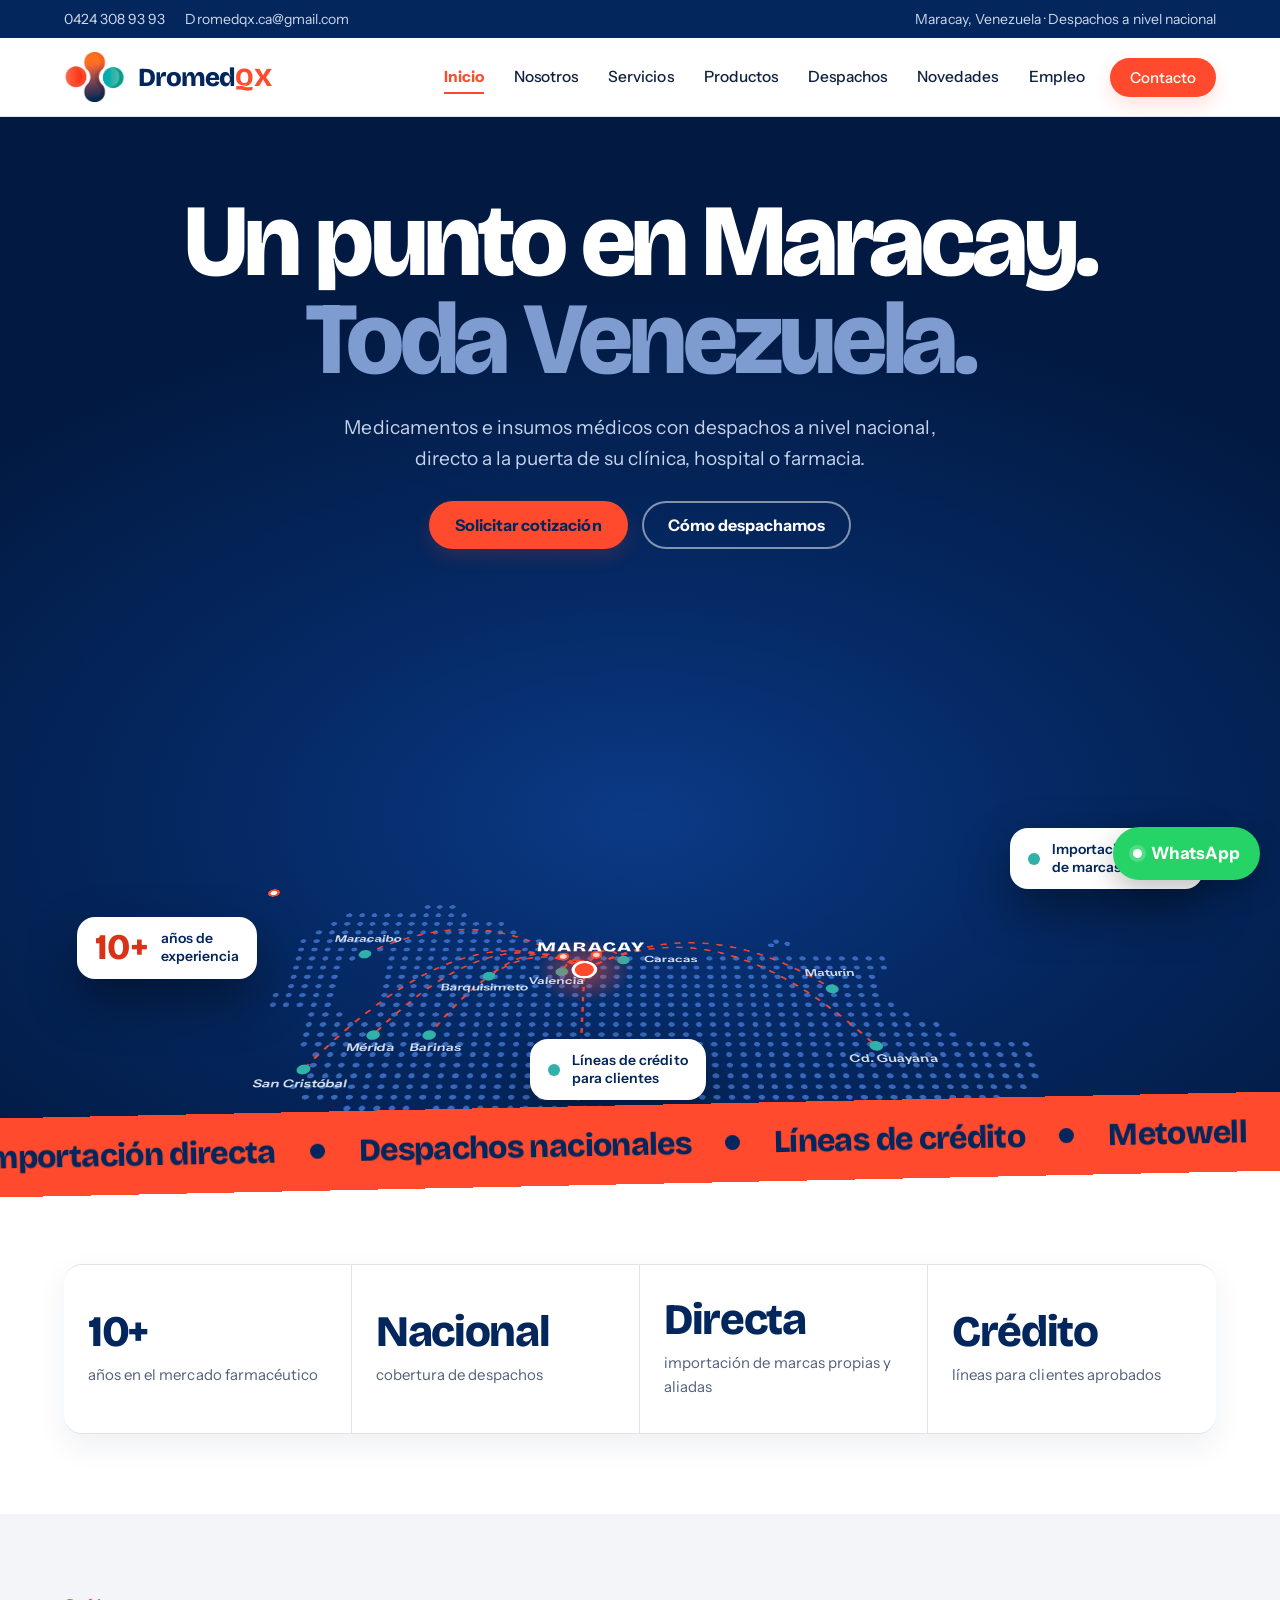
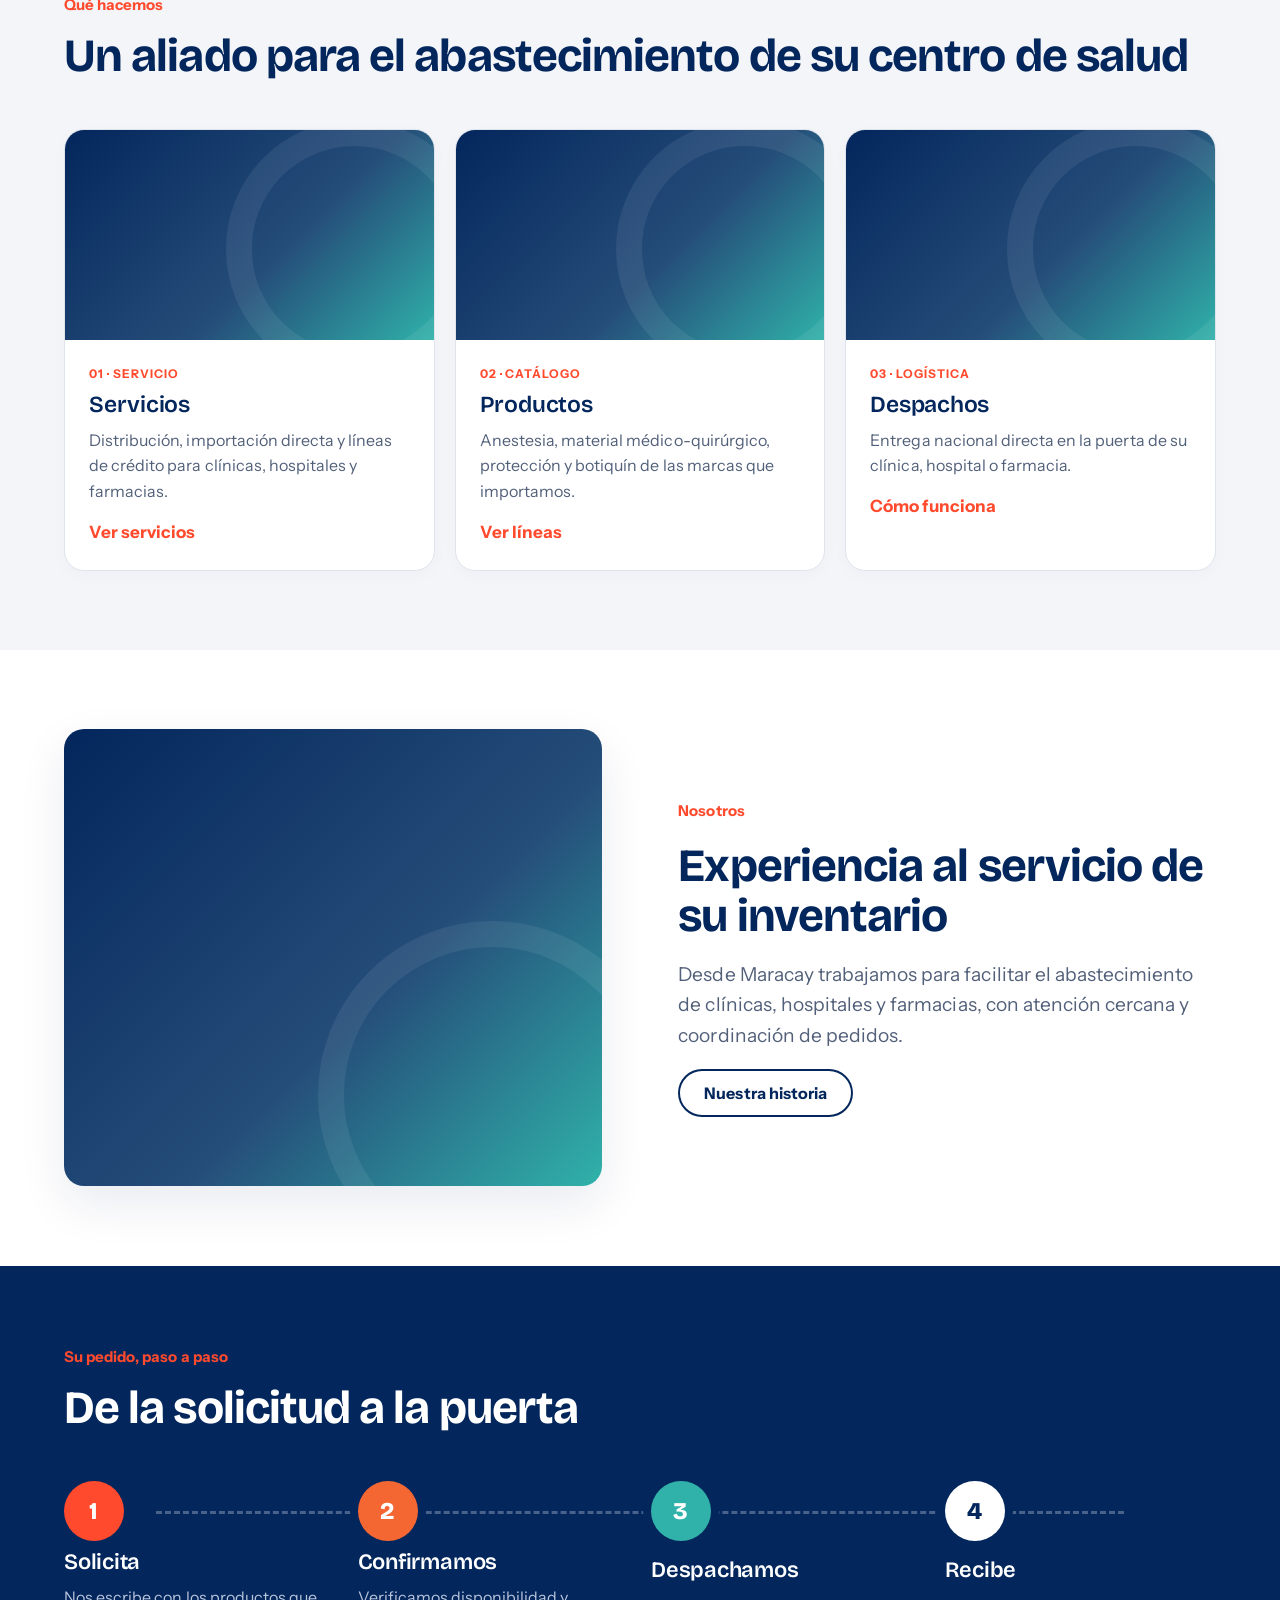
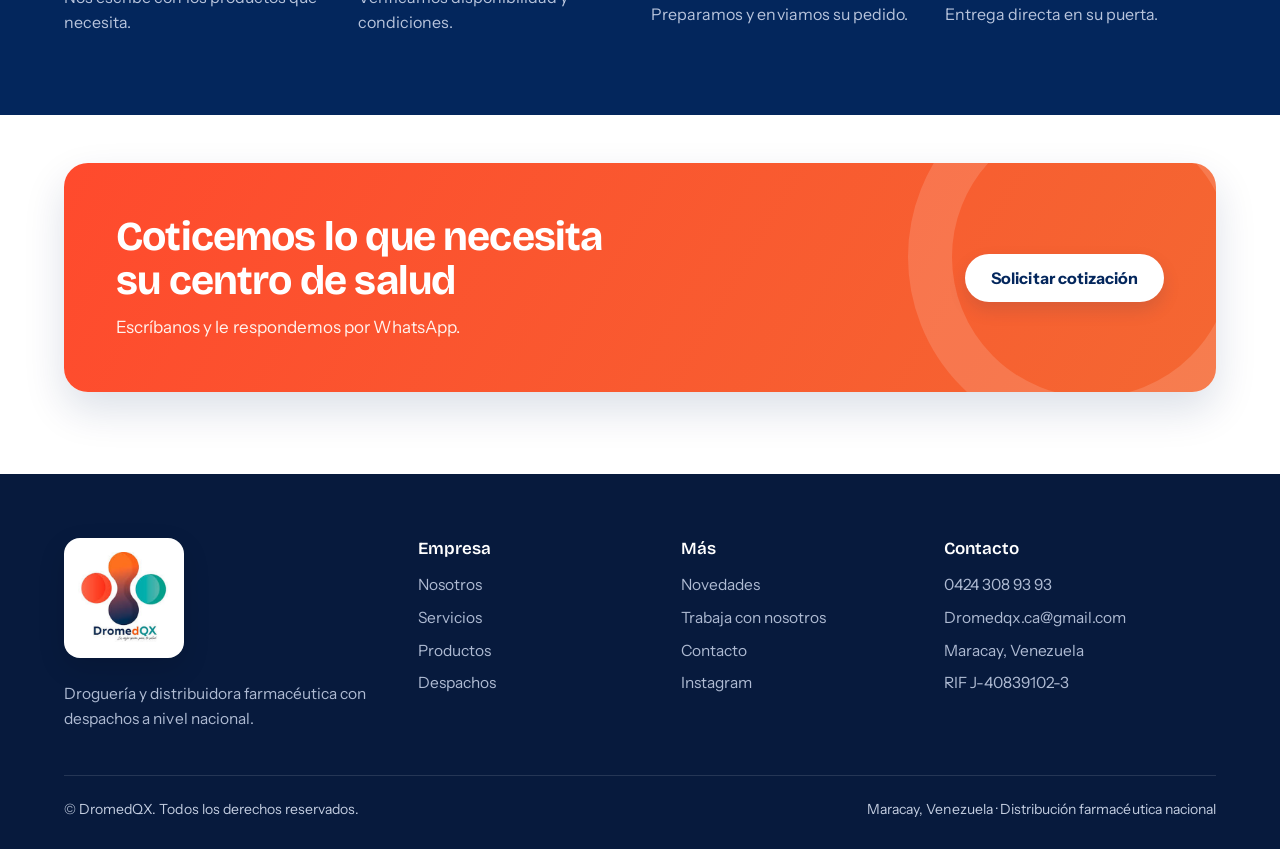
==== commit 24382130: "Hero: elimina costura del degradado y evita etiquetas superpuestas Co-Authored-By: Claude Sonnet 5.5" ====
--- a/index.html
+++ b/index.html
@@ -19,7 +19,7 @@
 <path id="r0" class="rt" d="M420 151 Q444 89 469 133"/><path id="r1" class="rt" d="M420 151 Q406 113 392 155"/><path id="r2" class="rt" d="M420 151 Q280 14 140 122"/><path id="r3" class="rt" d="M420 151 Q360 87 301 163"/><path id="r4" class="rt" d="M420 151 Q296 51 171 266"/><path id="r5" class="rt" d="M420 151 Q259 30 98 322"/><path id="r6" class="rt" d="M420 151 Q329 70 238 266"/><path id="r7" class="rt" d="M420 151 Q574 34 728 186"/><path id="r8" class="rt" d="M420 151 Q595 23 770 284"/><path id="r9" class="rt" d="M420 151 Q420 121 420 472"/><circle cx="469" cy="133" r="7" fill="#30b2aa"/><circle class="pr" style="animation-delay:0.00s" cx="469" cy="133" r="7" fill="none" stroke="#30b2aa" stroke-width="2"/><circle cx="392" cy="155" r="7" fill="#30b2aa"/><circle class="pr" style="animation-delay:0.35s" cx="392" cy="155" r="7" fill="none" stroke="#30b2aa" stroke-width="2"/><circle cx="140" cy="122" r="7" fill="#30b2aa"/><circle class="pr" style="animation-delay:0.70s" cx="140" cy="122" r="7" fill="none" stroke="#30b2aa" stroke-width="2"/><circle cx="301" cy="163" r="7" fill="#30b2aa"/><circle class="pr" style="animation-delay:1.05s" cx="301" cy="163" r="7" fill="none" stroke="#30b2aa" stroke-width="2"/><circle cx="171" cy="266" r="7" fill="#30b2aa"/><circle class="pr" style="animation-delay:1.40s" cx="171" cy="266" r="7" fill="none" stroke="#30b2aa" stroke-width="2"/><circle cx="98" cy="322" r="7" fill="#30b2aa"/><circle class="pr" style="animation-delay:1.75s" cx="98" cy="322" r="7" fill="none" stroke="#30b2aa" stroke-width="2"/><circle cx="238" cy="266" r="7" fill="#30b2aa"/><circle class="pr" style="animation-delay:2.10s" cx="238" cy="266" r="7" fill="none" stroke="#30b2aa" stroke-width="2"/><circle cx="728" cy="186" r="7" fill="#30b2aa"/><circle class="pr" style="animation-delay:2.45s" cx="728" cy="186" r="7" fill="none" stroke="#30b2aa" stroke-width="2"/><circle cx="770" cy="284" r="7" fill="#30b2aa"/><circle class="pr" style="animation-delay:2.80s" cx="770" cy="284" r="7" fill="none" stroke="#30b2aa" stroke-width="2"/><circle cx="420" cy="472" r="7" fill="#30b2aa"/><circle class="pr" style="animation-delay:3.15s" cx="420" cy="472" r="7" fill="none" stroke="#30b2aa" stroke-width="2"/><circle r="6" fill="#fff" stroke="#ff4a2d" stroke-width="3"><animateMotion dur="5s" begin="0.0s" repeatCount="indefinite"><mpath href="#r0"/></animateMotion></circle><circle r="6" fill="#fff" stroke="#ff4a2d" stroke-width="3"><animateMotion dur="6s" begin="0.6s" repeatCount="indefinite"><mpath href="#r1"/></animateMotion></circle><circle r="6" fill="#fff" stroke="#ff4a2d" stroke-width="3"><animateMotion dur="7s" begin="1.2s" repeatCount="indefinite"><mpath href="#r2"/></animateMotion></circle><circle r="6" fill="#fff" stroke="#ff4a2d" stroke-width="3"><animateMotion dur="8s" begin="1.8s" repeatCount="indefinite"><mpath href="#r3"/></animateMotion></circle><circle r="6" fill="#fff" stroke="#ff4a2d" stroke-width="3"><animateMotion dur="5s" begin="2.4s" repeatCount="indefinite"><mpath href="#r4"/></animateMotion></circle><circle r="6" fill="#fff" stroke="#ff4a2d" stroke-width="3"><animateMotion dur="6s" begin="3.0s" repeatCount="indefinite"><mpath href="#r5"/></animateMotion></circle><circle r="6" fill="#fff" stroke="#ff4a2d" stroke-width="3"><animateMotion dur="7s" begin="3.6s" repeatCount="indefinite"><mpath href="#r6"/></animateMotion></circle><circle r="6" fill="#fff" stroke="#ff4a2d" stroke-width="3"><animateMotion dur="8s" begin="4.2s" repeatCount="indefinite"><mpath href="#r7"/></animateMotion></circle><circle r="6" fill="#fff" stroke="#ff4a2d" stroke-width="3"><animateMotion dur="5s" begin="4.8s" repeatCount="indefinite"><mpath href="#r8"/></animateMotion></circle><circle r="6" fill="#fff" stroke="#ff4a2d" stroke-width="3"><animateMotion dur="6s" begin="5.4s" repeatCount="indefinite"><mpath href="#r9"/></animateMotion></circle>
 <circle cx="420" cy="151" r="60" fill="url(#g)"/><circle class="pr big" cx="420" cy="151" r="14" fill="none" stroke="#ff4a2d" stroke-width="3"/>
 <circle cx="420" cy="151" r="14" fill="#ff4a2d" stroke="#fff" stroke-width="4"/>
-<g class="lb"><text x="469" y="107" text-anchor="middle">Caracas</text><text x="386" y="177" text-anchor="middle">Valencia</text><text x="140" y="98" text-anchor="middle">Maracaibo</text><text x="297" y="189" text-anchor="middle">Barquisimeto</text><text x="171" y="292" text-anchor="middle">Mérida</text><text x="98" y="350" text-anchor="middle">San Cristóbal</text><text x="248" y="292" text-anchor="middle">Barinas</text><text x="728" y="162" text-anchor="middle">Maturín</text><text x="788" y="310" text-anchor="middle">Cd. Guayana</text><text x="420" y="500" text-anchor="middle">Pto. Ayacucho</text></g>
+<g class="lb"><text x="495" y="137" text-anchor="start">Caracas</text><text x="386" y="177" text-anchor="middle">Valencia</text><text x="140" y="98" text-anchor="middle">Maracaibo</text><text x="297" y="189" text-anchor="middle">Barquisimeto</text><text x="171" y="292" text-anchor="middle">Mérida</text><text x="98" y="350" text-anchor="middle">San Cristóbal</text><text x="248" y="292" text-anchor="middle">Barinas</text><text x="728" y="162" text-anchor="middle">Maturín</text><text x="788" y="310" text-anchor="middle">Cd. Guayana</text><text x="420" y="500" text-anchor="middle">Pto. Ayacucho</text></g>
 <text class="hub" x="428" y="117" text-anchor="middle">MARACAY</text>
 </svg></div>
 <div class="mh-fade"></div>
--- a/assets/style.css
+++ b/assets/style.css
@@ -330,11 +330,11 @@
 .mh .ctas{display:flex;gap:14px;justify-content:center;flex-wrap:wrap;margin-top:28px}
 .mh .btn{color:var(--navy)}.mh .btn:hover{color:var(--navy)}
 .btn.g{background:transparent;color:#fff!important;box-shadow:inset 0 0 0 2px rgba(255,255,255,.5)}.btn.g:hover{background:rgba(255,255,255,.12);box-shadow:inset 0 0 0 2px #fff}
-.mh-scene{perspective:1500px;position:relative;margin-top:-70px;height:clamp(380px,50vw,680px);z-index:2}
+.mh-scene{-webkit-mask-image:linear-gradient(transparent 0,#000 34%);mask-image:linear-gradient(transparent 0,#000 34%);perspective:1500px;position:relative;margin-top:-70px;height:clamp(380px,50vw,680px);z-index:2}
 .mh-plane{position:relative;width:min(1100px,94%);aspect-ratio:980/830;margin:0 auto;transform:rotateX(54deg);transform-origin:50% 100%;top:clamp(20px,6vw,90px)}
 .mh-plane .dots,.mh-plane .ov{position:absolute;inset:0;width:100%;height:100%}
 .mh-plane .ov{overflow:visible}
-.mh-fade{position:absolute;left:0;right:0;top:0;height:46%;background:linear-gradient(#021a42 8%,rgba(2,26,66,0));z-index:3;pointer-events:none}
+.mh-fade{display:none;position:absolute;left:0;right:0;top:0;height:46%;background:linear-gradient(#021a42 8%,rgba(2,26,66,0));z-index:3;pointer-events:none}
 .rt{fill:none;stroke:#ff4a2d;stroke-width:3;stroke-dasharray:8 10;animation:dash 1.2s linear infinite;opacity:.9}
 .pr{transform-box:fill-box;transform-origin:center;animation:ping 2.4s ease-out infinite}.pr.big{animation-duration:1.8s}
 .lb text{fill:#dbe4f5;font:600 17px var(--bf)}.hub{fill:#fff;font:800 26px var(--hf);letter-spacing:.06em}
@@ -347,5 +347,5 @@
 .mh.off .rt,.mh.off .pr,.mh.off .chip,.mh.off~.band .mq{animation-play-state:paused}
 @keyframes dash{to{stroke-dashoffset:-36}}@keyframes ping{0%{transform:scale(1);opacity:.9}100%{transform:scale(3.6);opacity:0}}
 @keyframes float{0%,100%{transform:translateY(0)}50%{transform:translateY(-12px)}}@keyframes marq{to{transform:translateX(-50%)}}
-@media(max-width:900px){.mh-scene{margin-top:-30px;height:clamp(300px,62vw,520px)}.mh-plane{transform:rotateX(46deg);width:104%;top:20px}.lb text{font-size:24px}.hub{font-size:34px}.chip.k2,.chip.k3{display:none}.chip.k1{left:3%;bottom:14%}.mq{font-size:26px}}
-@media(max-width:560px){.chip{display:none}.lb text{font-size:30px}.hub{font-size:42px}.mh .lead{font-size:17px}}
+@media(max-width:900px){.mh-scene{margin-top:-30px;height:clamp(300px,62vw,520px)}.mh-plane{transform:rotateX(46deg);width:104%;top:20px}.lb text{font-size:24px}.hub{font-size:34px}.lb text{font-size:26px}.chip.k2,.chip.k3{display:none}.chip.k1{left:3%;bottom:14%}.mq{font-size:26px}}
+@media(max-width:560px){.chip{display:none}.lb{display:none}.hub{font-size:46px}.mh .lead{font-size:17px}}
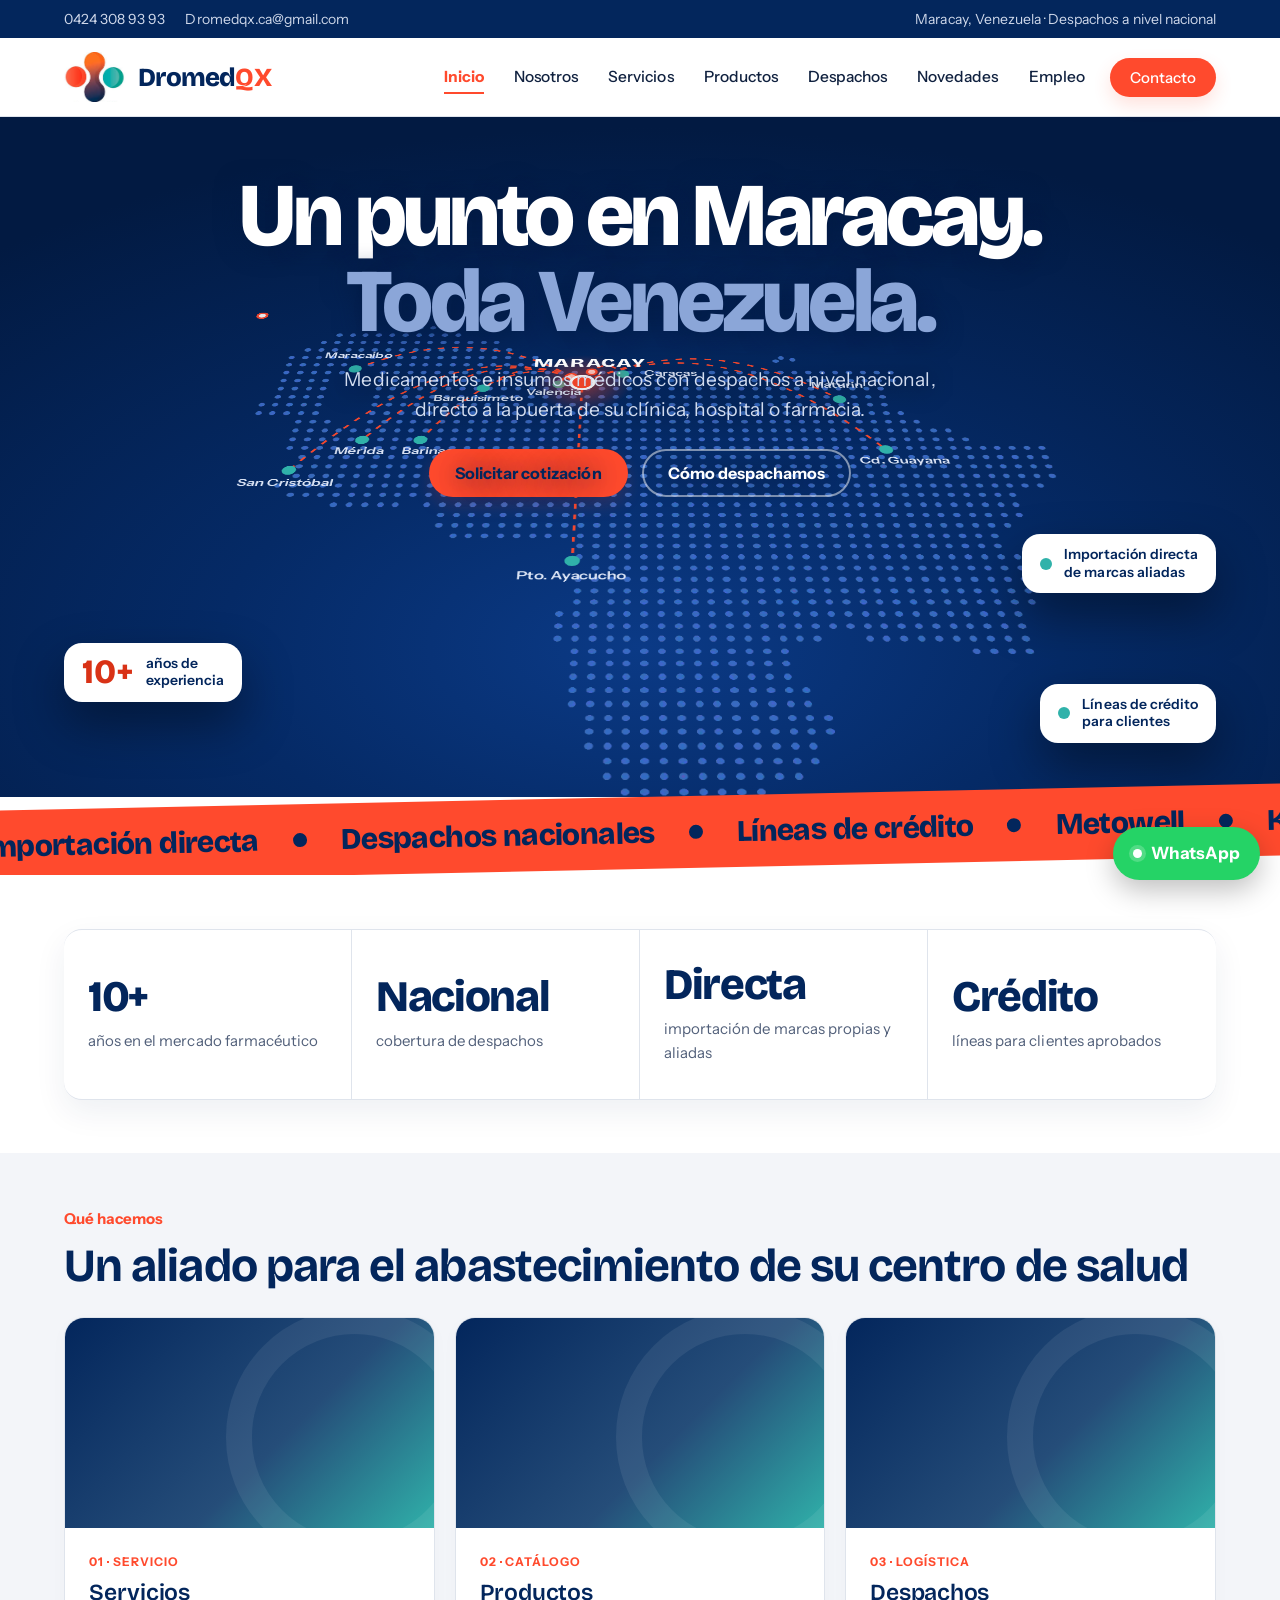
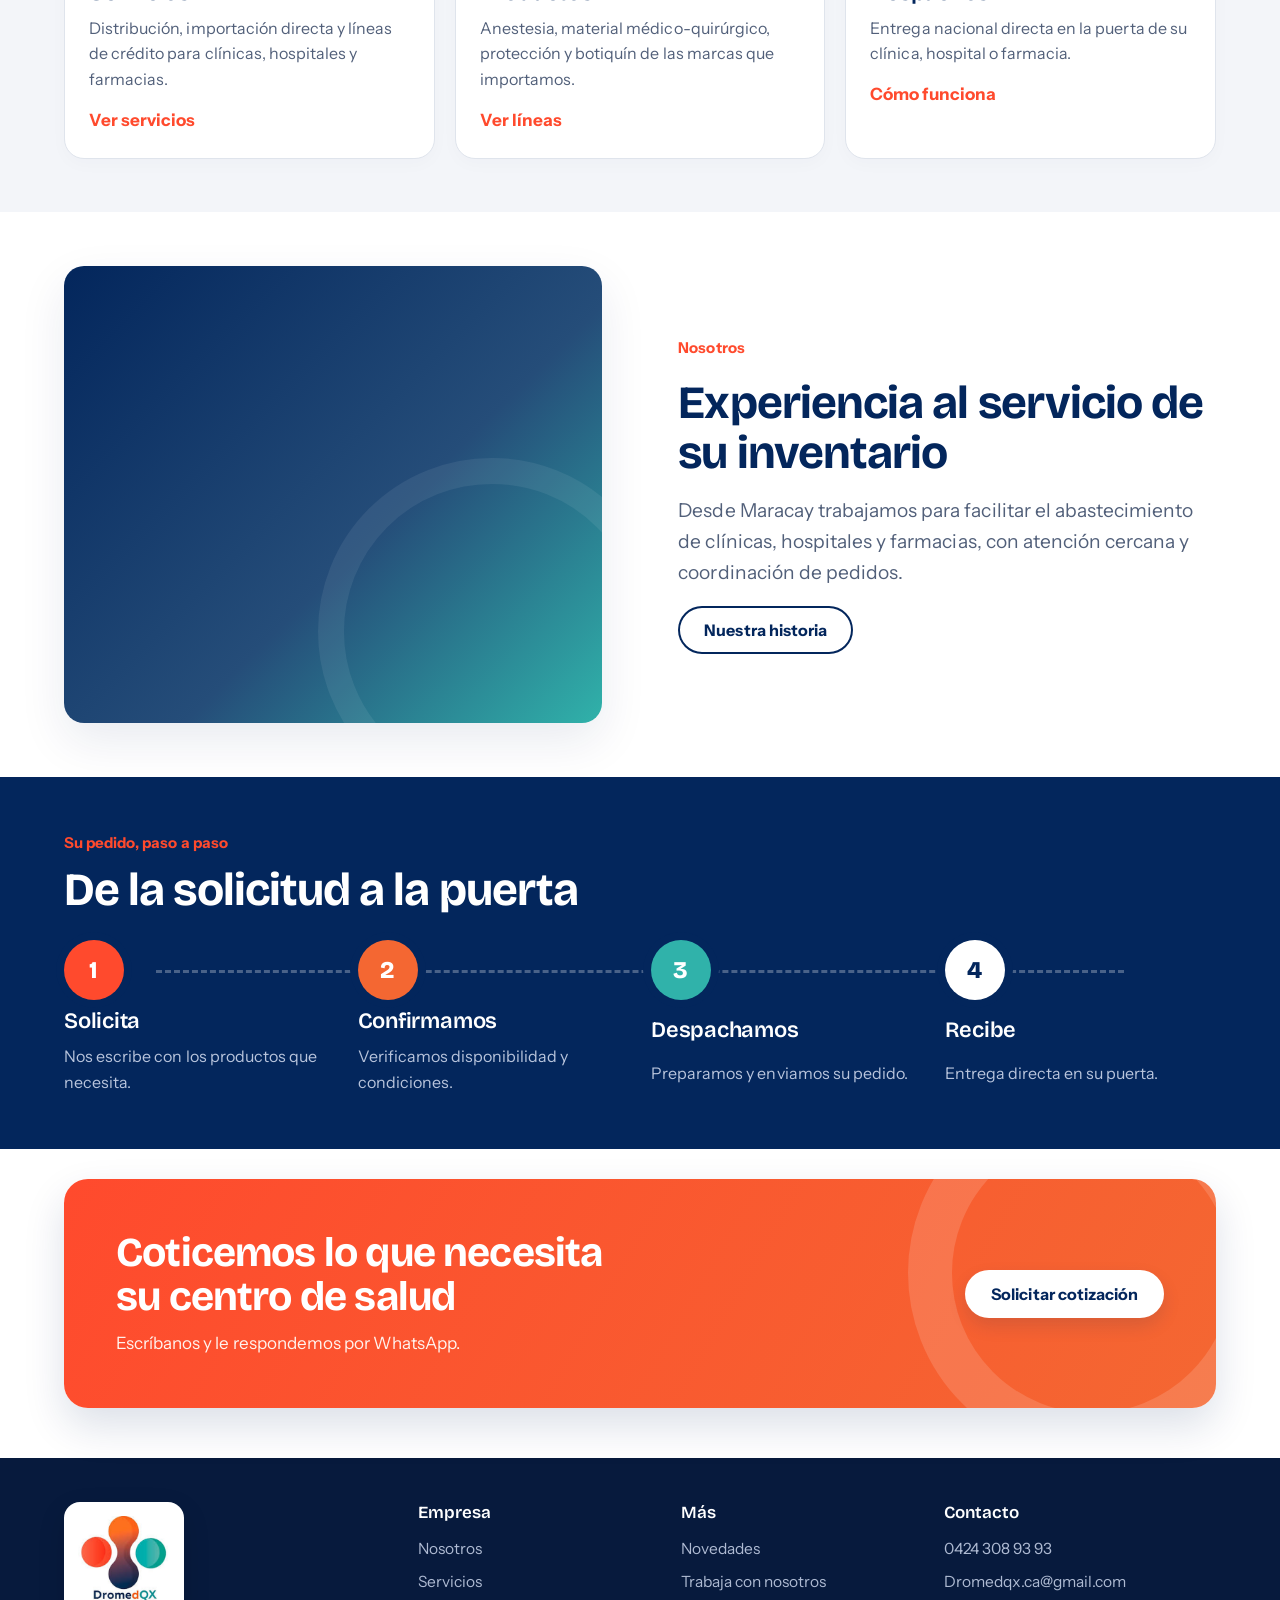
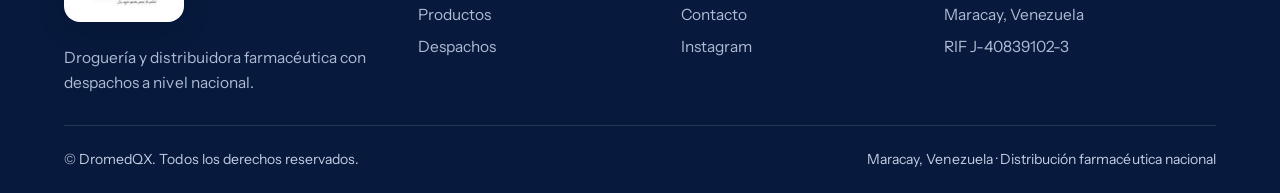
==== commit f40becba: "Evita desborde horizontal (franja junto al scroll) y estiliza la barra de scroll Co-Authored-By: Cla" ====
--- a/index.html
+++ b/index.html
@@ -25,7 +25,7 @@
 <div class="mh-fade"></div>
 <div class="chip k1"><b>10+</b><span>años de<br>experiencia</span></div><div class="chip k2"><i></i><span>Importación directa<br>de marcas aliadas</span></div><div class="chip k3"><i></i><span>Líneas de crédito<br>para clientes</span></div></div>
 </section>
-<div class="band" aria-hidden="true"><div class="mq"><span>Importación directa</span><i></i><span>Despachos nacionales</span><i></i><span>Líneas de crédito</span><i></i><span>Metowell</span><i></i><span>Kortwell</span><i></i><span>Más de 10 años</span><i></i><span>Importación directa</span><i></i><span>Despachos nacionales</span><i></i><span>Líneas de crédito</span><i></i><span>Metowell</span><i></i><span>Kortwell</span><i></i><span>Más de 10 años</span><i></i></div></div>
+<div class="band-w"><div class="band" aria-hidden="true"><div class="mq"><span>Importación directa</span><i></i><span>Despachos nacionales</span><i></i><span>Líneas de crédito</span><i></i><span>Metowell</span><i></i><span>Kortwell</span><i></i><span>Más de 10 años</span><i></i><span>Importación directa</span><i></i><span>Despachos nacionales</span><i></i><span>Líneas de crédito</span><i></i><span>Metowell</span><i></i><span>Kortwell</span><i></i><span>Más de 10 años</span><i></i></div></div></div>
 <section class="stats-section"><div class="wrap"><div class="stats in">
 <div><b data-n="10" data-s="+">0</b><span>años en el mercado farmacéutico</span></div>
 <div><b>Nacional</b><span>cobertura de despachos</span></div>
--- a/assets/style.css
+++ b/assets/style.css
@@ -321,31 +321,49 @@
  .news{scroll-behavior:auto}
 }
 
-/* hero con mapa */
-.mh{background:radial-gradient(900px 520px at 50% 70%,#0b3a86 0%,#052a66 42%,#021a42 100%);color:#fff;position:relative;overflow:hidden;padding:clamp(40px,6vw,76px) 0 0}
-.mh-head{text-align:center;position:relative;z-index:4}
-.mh h1{font-size:clamp(40px,8vw,120px);line-height:.95;letter-spacing:-.04em;font-weight:800;color:#fff}
-.mh h1 span{display:block;color:#7f9cd0}
-.mh .lead{color:#c7d3ea;margin:24px auto 0;max-width:46ch}
-.mh .ctas{display:flex;gap:14px;justify-content:center;flex-wrap:wrap;margin-top:28px}
+/* hero con mapa (el mapa va detrás del titular) */
+.mh{background:radial-gradient(1000px 520px at 50% 78%,#0b3a86 0%,#052a66 42%,#021a42 100%);color:#fff;position:relative;overflow:hidden;padding:clamp(30px,4.4vw,56px) 0 clamp(170px,24vw,300px)}
+.mh-head{text-align:center;position:relative;z-index:4;text-shadow:0 2px 26px rgba(2,26,66,.85)}
+.mh h1{font-size:clamp(40px,7vw,100px);line-height:.95;letter-spacing:-.04em;font-weight:800;color:#fff}
+.mh h1 span{display:block;color:#8ba6d8}
+.mh .lead{color:#d2dcef;margin:20px auto 0;max-width:46ch}
+.mh .ctas{display:flex;gap:14px;justify-content:center;flex-wrap:wrap;margin-top:24px}
 .mh .btn{color:var(--navy)}.mh .btn:hover{color:var(--navy)}
 .btn.g{background:transparent;color:#fff!important;box-shadow:inset 0 0 0 2px rgba(255,255,255,.5)}.btn.g:hover{background:rgba(255,255,255,.12);box-shadow:inset 0 0 0 2px #fff}
-.mh-scene{-webkit-mask-image:linear-gradient(transparent 0,#000 34%);mask-image:linear-gradient(transparent 0,#000 34%);perspective:1500px;position:relative;margin-top:-70px;height:clamp(380px,50vw,680px);z-index:2}
-.mh-plane{position:relative;width:min(1100px,94%);aspect-ratio:980/830;margin:0 auto;transform:rotateX(54deg);transform-origin:50% 100%;top:clamp(20px,6vw,90px)}
-.mh-plane .dots,.mh-plane .ov{position:absolute;inset:0;width:100%;height:100%}
-.mh-plane .ov{overflow:visible}
-.mh-fade{display:none;position:absolute;left:0;right:0;top:0;height:46%;background:linear-gradient(#021a42 8%,rgba(2,26,66,0));z-index:3;pointer-events:none}
-.rt{fill:none;stroke:#ff4a2d;stroke-width:3;stroke-dasharray:8 10;animation:dash 1.2s linear infinite;opacity:.9}
+.mh-scene{position:absolute;inset:0;perspective:1400px;z-index:1;-webkit-mask-image:linear-gradient(rgba(0,0,0,.28) 0,#000 34%);mask-image:linear-gradient(rgba(0,0,0,.28) 0,#000 34%)}
+.mh-plane{position:absolute;left:50%;bottom:-8%;width:min(1180px,112%);aspect-ratio:980/830;transform:translateX(-50%) rotateX(52deg);transform-origin:50% 100%}
+.mh-plane .dots,.mh-plane .ov{position:absolute;inset:0;width:100%;height:100%}.mh-plane .ov{overflow:visible}
+.mh-fade{display:none}
+.rt{fill:none;stroke:#ff4a2d;stroke-width:3;stroke-dasharray:8 10;animation:dash 1.2s linear infinite;opacity:.95}
 .pr{transform-box:fill-box;transform-origin:center;animation:ping 2.4s ease-out infinite}.pr.big{animation-duration:1.8s}
 .lb text{fill:#dbe4f5;font:600 17px var(--bf)}.hub{fill:#fff;font:800 26px var(--hf);letter-spacing:.06em}
-.chip{position:absolute;z-index:5;background:#fff;color:var(--navy);border-radius:18px;padding:13px 18px;box-shadow:0 22px 50px rgba(0,0,0,.4);display:flex;gap:12px;align-items:center;font-weight:600;font-size:14px;line-height:1.25;animation:float 7s ease-in-out infinite}
-.chip b{font:800 36px var(--hf);color:#d93216;line-height:1}.chip i{width:12px;height:12px;border-radius:50%;background:var(--teal);flex:none}
-.chip.k1{left:6%;bottom:22%}.chip.k2{right:6%;bottom:36%;animation-delay:-2s}.chip.k3{left:50%;margin-left:-110px;bottom:3%;animation-delay:-4s}
-.band{background:var(--coral);color:var(--navy);overflow:hidden;white-space:nowrap;padding:20px 0;transform:rotate(-1.2deg);margin:-14px -20px 0;position:relative;z-index:6}
-.mq{display:inline-flex;gap:34px;align-items:center;animation:marq 34s linear infinite;font:800 32px var(--hf);letter-spacing:-.02em}
-.mq i{width:15px;height:15px;border-radius:50%;background:var(--navy);display:inline-block}
+.chip{position:absolute;z-index:5;background:#fff;color:var(--navy);border-radius:18px;padding:12px 18px;box-shadow:0 22px 50px rgba(0,0,0,.4);display:flex;gap:12px;align-items:center;font-weight:600;font-size:14px;line-height:1.25;animation:float 7s ease-in-out infinite;text-shadow:none}
+.chip b{font:800 34px var(--hf);color:#d93216;line-height:1}.chip i{width:12px;height:12px;border-radius:50%;background:var(--teal);flex:none}
+.chip.k1{left:5%;bottom:14%}.chip.k2{right:5%;bottom:30%;animation-delay:-2s}.chip.k3{right:5%;bottom:8%;animation-delay:-4s}
+.band{background:var(--coral);color:var(--navy);overflow:hidden;white-space:nowrap;padding:18px 0;transform:rotate(-1.2deg);margin:-14px -20px 0;position:relative;z-index:6}
+.mq{display:inline-flex;gap:34px;align-items:center;animation:marq 34s linear infinite;font:800 30px var(--hf);letter-spacing:-.02em}
+.mq i{width:14px;height:14px;border-radius:50%;background:var(--navy);display:inline-block}
 .mh.off .rt,.mh.off .pr,.mh.off .chip,.mh.off~.band .mq{animation-play-state:paused}
 @keyframes dash{to{stroke-dashoffset:-36}}@keyframes ping{0%{transform:scale(1);opacity:.9}100%{transform:scale(3.6);opacity:0}}
 @keyframes float{0%,100%{transform:translateY(0)}50%{transform:translateY(-12px)}}@keyframes marq{to{transform:translateX(-50%)}}
-@media(max-width:900px){.mh-scene{margin-top:-30px;height:clamp(300px,62vw,520px)}.mh-plane{transform:rotateX(46deg);width:104%;top:20px}.lb text{font-size:24px}.hub{font-size:34px}.lb text{font-size:26px}.chip.k2,.chip.k3{display:none}.chip.k1{left:3%;bottom:14%}.mq{font-size:26px}}
-@media(max-width:560px){.chip{display:none}.lb{display:none}.hub{font-size:46px}.mh .lead{font-size:17px}}
+@media(max-width:900px){.mh{padding-bottom:clamp(250px,62vw,420px)}.mh-plane{width:150%;bottom:-4%;transform:translateX(-50%) rotateX(46deg)}.lb text{font-size:26px}.hub{font-size:34px}.chip.k2,.chip.k3{display:none}.chip.k1{left:3%;bottom:6%}.mq{font-size:24px}}
+@media(max-width:560px){.chip{display:none}.lb{display:none}.hub{font-size:46px}.mh .lead{font-size:17px}.mh-plane{width:190%}}
+/* menos aire entre secciones */
+section{padding:clamp(34px,4.2vw,58px) 0}
+.sh{margin-bottom:26px;gap:10px}
+.ph-h{padding:clamp(30px,4.2vw,50px) 0 clamp(24px,3.2vw,38px)}
+.cta-section{padding:clamp(18px,2.6vw,30px) 0 clamp(32px,4.2vw,50px)!important}
+footer{padding:44px 0 22px}.fb{margin-top:30px}
+@media(max-width:600px){section{padding:30px 0}.sh{margin-bottom:20px}}
+
+/* sin desborde horizontal + scroll con la identidad de la marca */
+.band-w{overflow:hidden;position:relative;z-index:6;margin-top:-14px;padding:14px 0 6px}.band-w .band{margin:0 -20px}
+html{overflow-x:hidden;scrollbar-width:thin;scrollbar-color:#ff4a2d #eaeef6}
+@supports(overflow:clip){html,body{overflow-x:clip}}
+::-webkit-scrollbar{width:12px;height:12px}
+::-webkit-scrollbar-track{background:#eaeef6}
+::-webkit-scrollbar-thumb{background:linear-gradient(#ff4a2d,#f46732);border-radius:99px;border:3px solid #eaeef6}
+::-webkit-scrollbar-thumb:hover{background:var(--navy)}
+header.h:after{content:"";position:absolute;left:0;right:0;bottom:-1px;height:3px;background:linear-gradient(90deg,var(--coral),var(--orange),var(--teal));transform:scaleX(0);transform-origin:0 50%;animation:sp linear both;animation-timeline:scroll(root)}
+@keyframes sp{to{transform:scaleX(1)}}
+@media(prefers-reduced-motion:reduce){header.h:after{animation:none}}
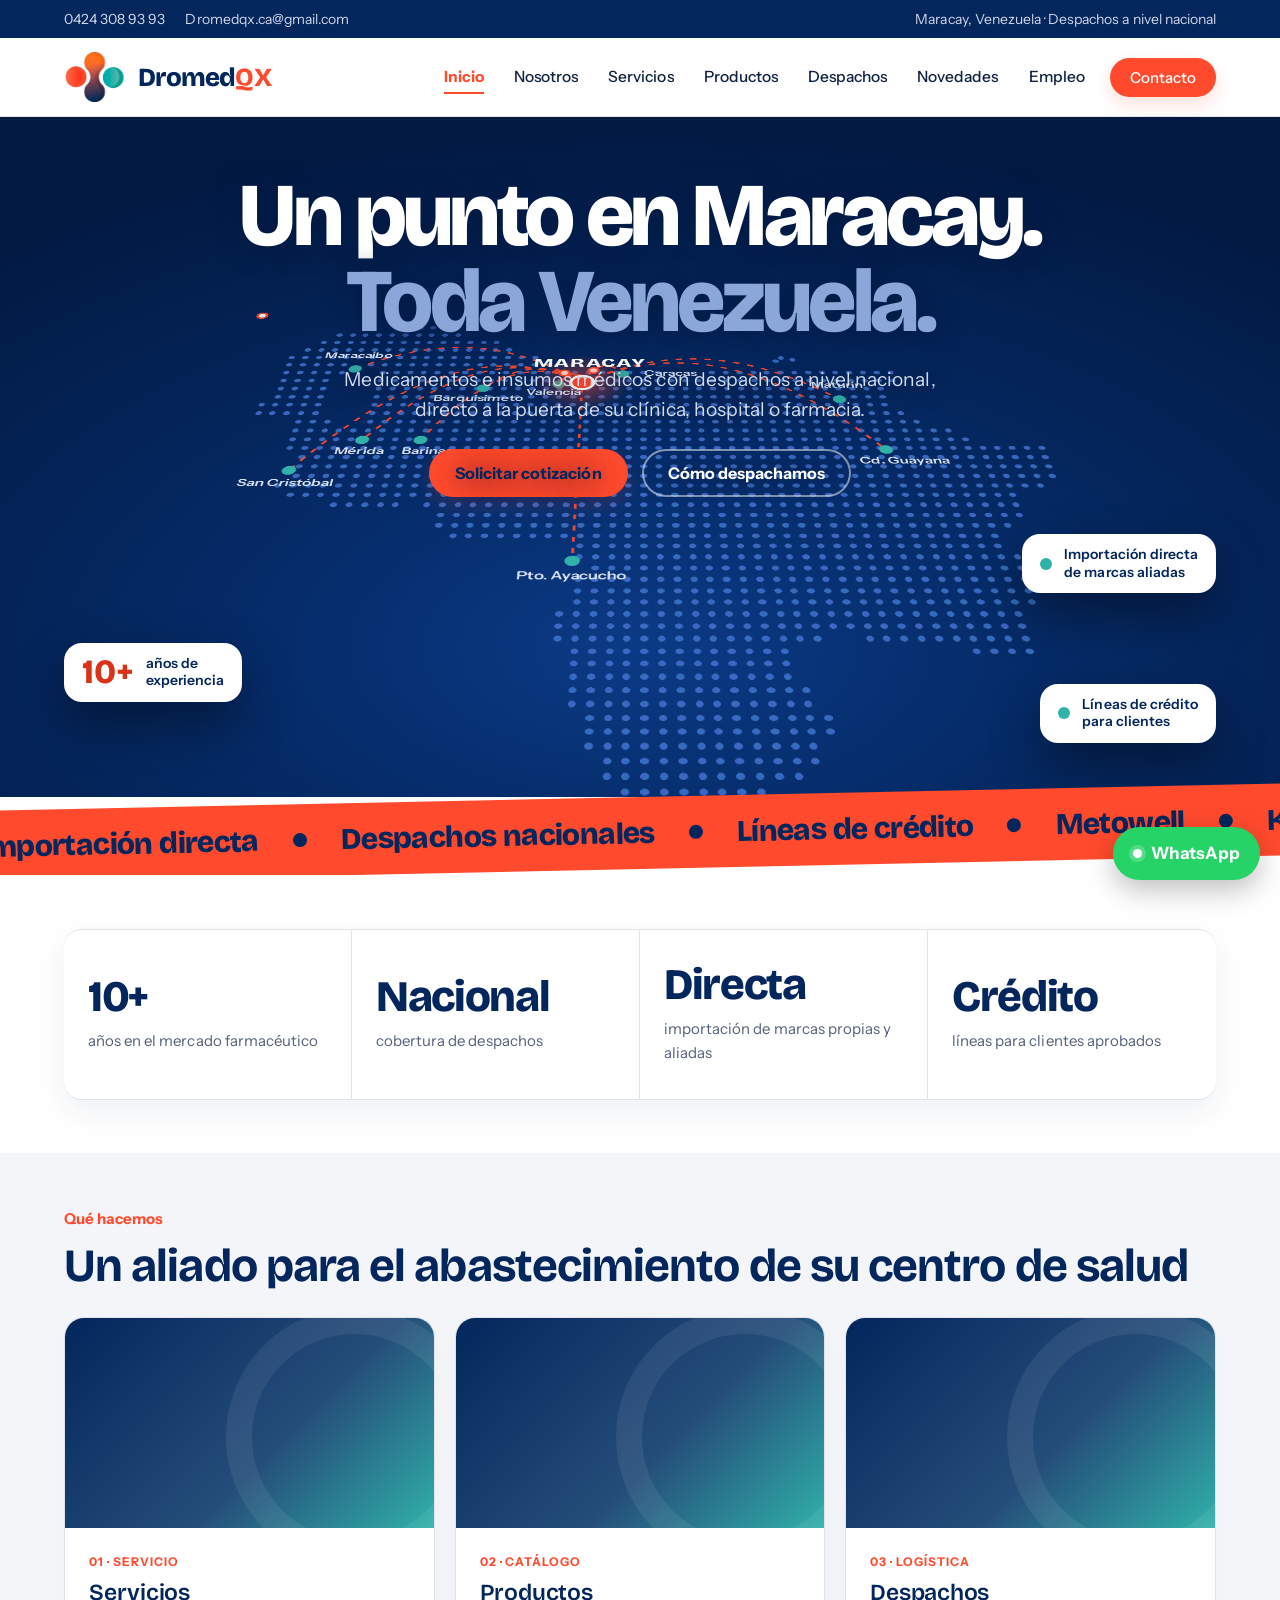
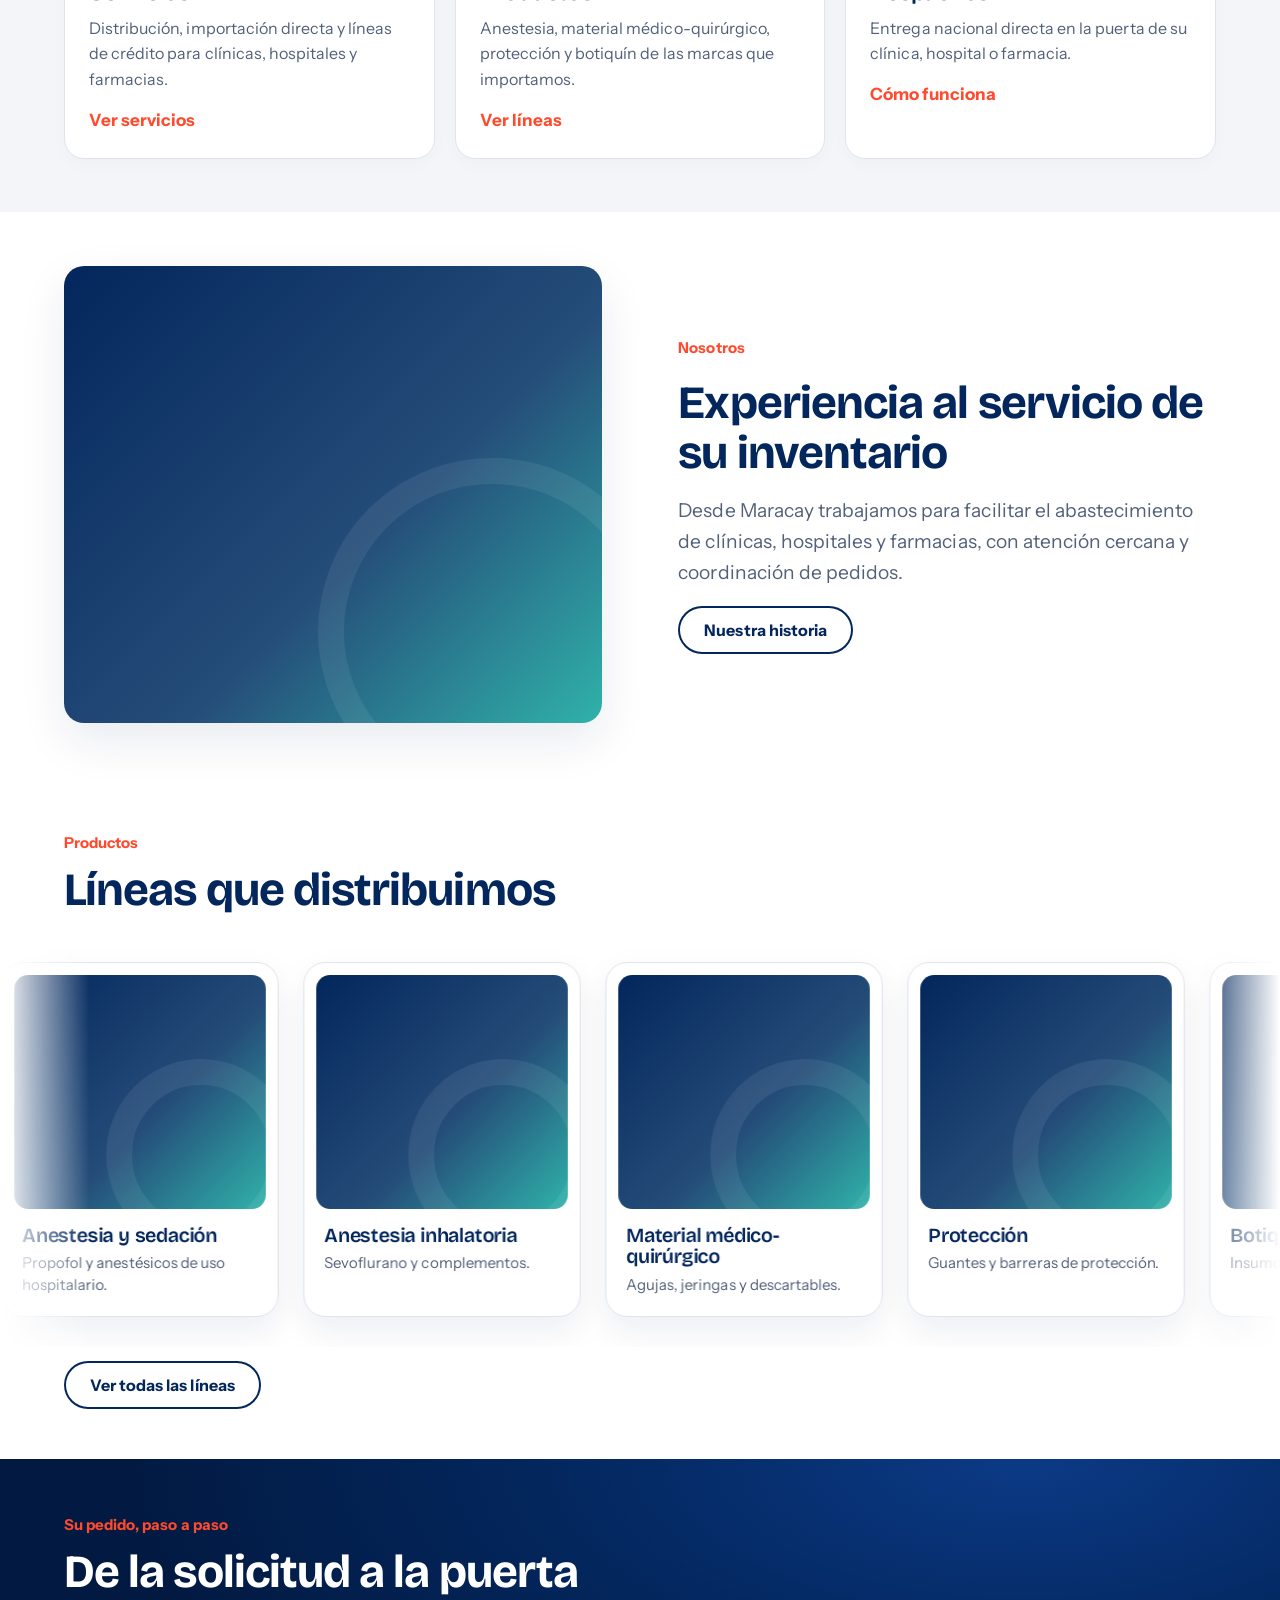
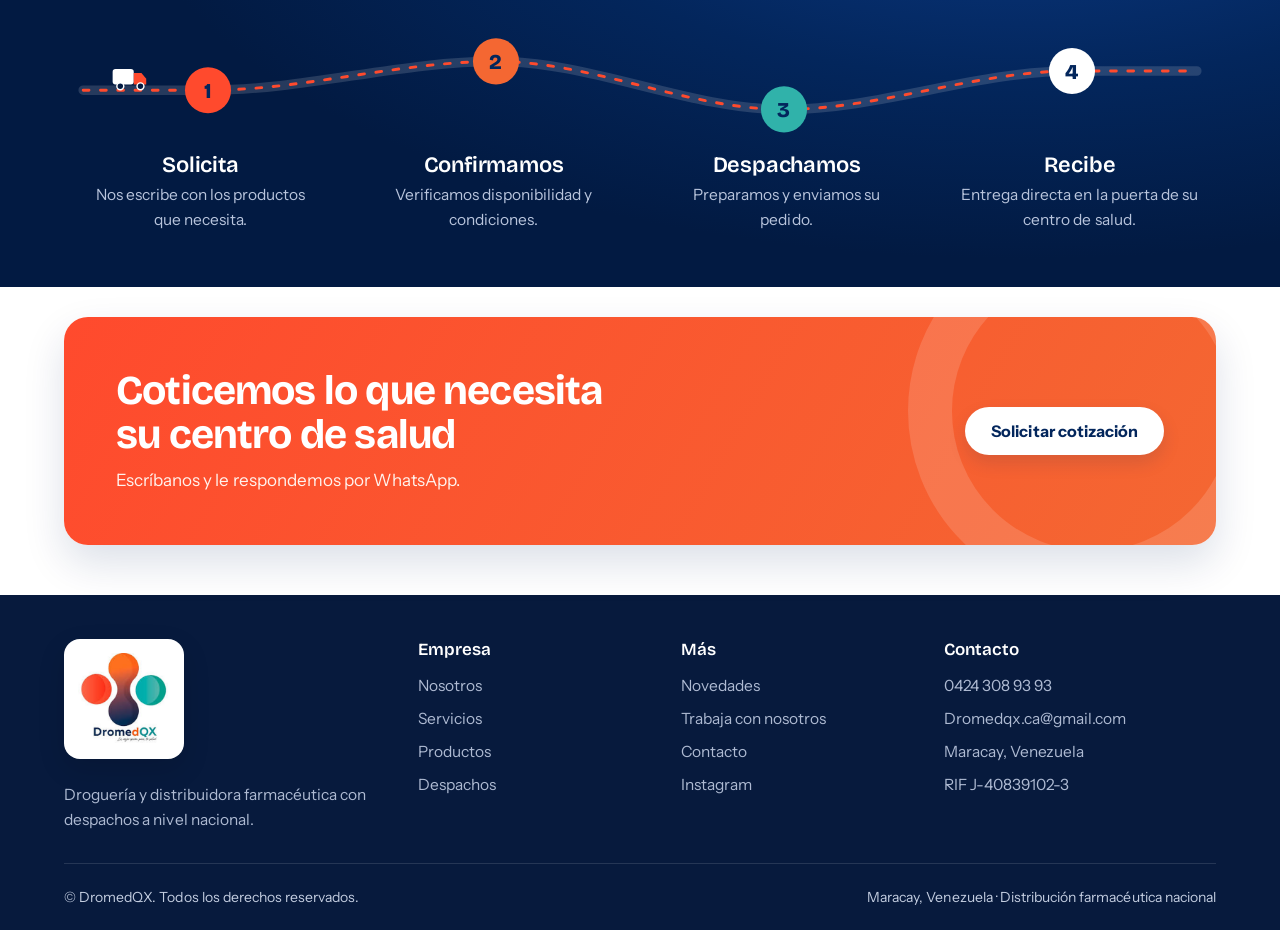
==== commit 597bdd8a: "Carrusel de productos con fotos reales y recorrido animado del pedido (camión sobre la ruta) Co-Auth" ====
--- a/index.html
+++ b/index.html
@@ -38,8 +38,10 @@
 <a class="card photo-card in" style="--d:.2s" href="despachos.html"><div class="card-photo ph"><img src="https://scontent-sea5-1.cdninstagram.com/v/t51.82787-15/861826036_18073353266723736_492414748892746274_n.jpg?stp=dst-jpg_e15_tt6&_nc_cat=111&_nc_map=urlgen_bucketless&cb=30a688f7-ea5c0a5a&ig_cache_key=NDAxOTQ3MzI0NjIxODgxOTMyMzE4MDczMzUzMjYzNzIzNzM2.3-ccb7-5-cb30a688f7-ea5c0a5a&ccb=7-5&_nc_sid=58cdad&efg=eyJ2ZW5jb2RlX3RhZyI6IkNMSVBTLnhwaWRzLjc1MC5zZHIudmlkZW9fZGVmYXVsdF9jb3Zlcl9mcmFtZS5DMyJ9&_nc_ohc=4gvsBXUv70gQ7kNvwHQGWpI&_nc_oc=AdoEM6iUqic45T5WLgyokrMRAyu9SVVyP_I_LpeArquriWBEUHANFj1pHhyDKceFKP0&_nc_zt=23&_nc_ht=scontent-sea5-1.cdninstagram.com&_nc_gid=YKhUAAevLilpVdO94preXA&_nc_ss=7baaf&oh=00_AQRTRdyoQe68gaomhT6uiC6uF-_QlpQ7XH2_HIRAz4mXqw&oe=6AFBD447" data-o="https://scontent-sea5-1.cdninstagram.com/v/t51.82787-15/861826036_18073353266723736_492414748892746274_n.jpg?stp=dst-jpg_e15_tt6&_nc_cat=111&_nc_map=urlgen_bucketless&cb=30a688f7-ea5c0a5a&ig_cache_key=NDAxOTQ3MzI0NjIxODgxOTMyMzE4MDczMzUzMjYzNzIzNzM2.3-ccb7-5-cb30a688f7-ea5c0a5a&ccb=7-5&_nc_sid=58cdad&efg=eyJ2ZW5jb2RlX3RhZyI6IkNMSVBTLnhwaWRzLjc1MC5zZHIudmlkZW9fZGVmYXVsdF9jb3Zlcl9mcmFtZS5DMyJ9&_nc_ohc=4gvsBXUv70gQ7kNvwHQGWpI&_nc_oc=AdoEM6iUqic45T5WLgyokrMRAyu9SVVyP_I_LpeArquriWBEUHANFj1pHhyDKceFKP0&_nc_zt=23&_nc_ht=scontent-sea5-1.cdninstagram.com&_nc_gid=YKhUAAevLilpVdO94preXA&_nc_ss=7baaf&oh=00_AQRTRdyoQe68gaomhT6uiC6uF-_QlpQ7XH2_HIRAz4mXqw&oe=6AFBD447" alt="Unidad de despacho" loading="lazy" decoding="async" onload="this.parentNode.classList.add('ok')" onerror="fb(this)"></div><div class="card-copy"><span class="tag">03 · Logística</span><h3>Despachos</h3><p>Entrega nacional directa en la puerta de su clínica, hospital o farmacia.</p><span class="more">Cómo funciona</span></div></a>
 </div></div></section>
 <section><div class="wrap split"><div class="ph " style=""><img src="https://scontent-sea5-2.cdninstagram.com/v/t39.30808-6/773800386_1023067850567350_1589010613424152975_n.jpg?stp=dst-jpg_e35_tt6&_nc_cat=111&_nc_map=urlgen_bucketless&cb=30a688f7-ea5c0a5a&ig_cache_key=Mzk2MzUyMzMxNzkyODY2NzI0NA%3D%3D.3-ccb7-5-cb30a688f7-ea5c0a5a&ccb=7-5&_nc_sid=58cdad&efg=eyJ2ZW5jb2RlX3RhZyI6IkZFRUQueHBpZHMuMTA4MC5zZHIucmVndWxhcl9waG90by5DMyJ9&_nc_ohc=pIWbtvgdUosQ7kNvwG9ZrUs&_nc_oc=AdqU0FeO1jpjzYP7CpoU_eGb_SCMBlHTqJl9BzX2n1rhsw-DQ9gviqGfjepZk72kaZg&_nc_zt=23&_nc_ht=scontent-sea5-2.cdninstagram.com&_nc_gid=YKhUAAevLilpVdO94preXA&_nc_ss=7baaf&oh=00_AQS1lSadOm_jTviP_Kt6ZvfZxfsTfBZLCKOHNRBrlyrrjQ&oe=6AFBD925" data-o="https://scontent-sea5-2.cdninstagram.com/v/t39.30808-6/773800386_1023067850567350_1589010613424152975_n.jpg?stp=dst-jpg_e35_tt6&_nc_cat=111&_nc_map=urlgen_bucketless&cb=30a688f7-ea5c0a5a&ig_cache_key=Mzk2MzUyMzMxNzkyODY2NzI0NA%3D%3D.3-ccb7-5-cb30a688f7-ea5c0a5a&ccb=7-5&_nc_sid=58cdad&efg=eyJ2ZW5jb2RlX3RhZyI6IkZFRUQueHBpZHMuMTA4MC5zZHIucmVndWxhcl9waG90by5DMyJ9&_nc_ohc=pIWbtvgdUosQ7kNvwG9ZrUs&_nc_oc=AdqU0FeO1jpjzYP7CpoU_eGb_SCMBlHTqJl9BzX2n1rhsw-DQ9gviqGfjepZk72kaZg&_nc_zt=23&_nc_ht=scontent-sea5-2.cdninstagram.com&_nc_gid=YKhUAAevLilpVdO94preXA&_nc_ss=7baaf&oh=00_AQS1lSadOm_jTviP_Kt6ZvfZxfsTfBZLCKOHNRBrlyrrjQ&oe=6AFBD925" alt="Equipo DromedQX, 10 años" loading="lazy" decoding="async" onload="this.parentNode.classList.add('ok')" onerror="fb(this)"></div><div class="tx in"><span class="tag">Nosotros</span><h2>Experiencia al servicio de su inventario</h2><p class="lead">Desde Maracay trabajamos para facilitar el abastecimiento de clínicas, hospitales y farmacias, con atención cercana y coordinación de pedidos.</p><div><a class="btn o" href="nosotros.html">Nuestra historia</a></div></div></div></section>
-<section class="dark"><div class="wrap"><div class="sh"><span class="tag">Su pedido, paso a paso</span><h2>De la solicitud a la puerta</h2></div>
-<ol class="route" style="padding:0"><li class="in"><span class="n">1</span><h3>Solicita</h3><p>Nos escribe con los productos que necesita.</p></li><li class="in" style="--d:.1s"><span class="n">2</span><h3>Confirmamos</h3><p>Verificamos disponibilidad y condiciones.</p></li><li class="in" style="--d:.2s"><span class="n">3</span><h3>Despachamos</h3><p>Preparamos y enviamos su pedido.</p></li><li class="in" style="--d:.3s"><span class="n">4</span><h3>Recibe</h3><p>Entrega directa en su puerta.</p></li></ol></div></section>
+<section class="pcar-sec"><div class="wrap"><div class="sh"><span class="tag">Productos</span><h2>Líneas que distribuimos</h2></div></div>
+<div class="pcar" role="region" aria-label="Líneas de productos, carrusel automático"><div class="pcar-track"><article class="pc"><div class="ph"><img src="https://scontent-sea5-1.cdninstagram.com/v/t39.30808-6/795015371_1055780077296127_5707658084665530307_n.jpg?stp=dst-jpg_e35_tt6&_nc_cat=102&_nc_map=urlgen_bucketless&cb=30a688f7-ea5c0a5a&ig_cache_key=Mzk5MTI4NjA2NzgxNTcyNjkxOA%3D%3D.3-ccb7-5-cb30a688f7-ea5c0a5a&ccb=7-5&_nc_sid=58cdad&efg=eyJ2ZW5jb2RlX3RhZyI6IkZFRUQueHBpZHMuMTA4MC5zZHIucmVndWxhcl9waG90by5DMyJ9&_nc_ohc=9C4IXAkaN9IQ7kNvwHeiSQj&_nc_oc=AdrEYIDjqaxU4mPLlQeAYIajMEk4V0OhF7lBn59Bo1VH-MOqOHdwweNZho-v7PKN1_E&_nc_zt=23&_nc_ht=scontent-sea5-1.cdninstagram.com&_nc_gid=qZ4B_UUIvl3SY4LY7eOhCA&_nc_ss=7baaf&oh=00_AQSSPY9XNle5Wkq1E7rkeM8yew-IiZNxhla_k220YJsCsw&oe=6AFBFFB9" data-o="https://scontent-sea5-1.cdninstagram.com/v/t39.30808-6/795015371_1055780077296127_5707658084665530307_n.jpg?stp=dst-jpg_e35_tt6&_nc_cat=102&_nc_map=urlgen_bucketless&cb=30a688f7-ea5c0a5a&ig_cache_key=Mzk5MTI4NjA2NzgxNTcyNjkxOA%3D%3D.3-ccb7-5-cb30a688f7-ea5c0a5a&ccb=7-5&_nc_sid=58cdad&efg=eyJ2ZW5jb2RlX3RhZyI6IkZFRUQueHBpZHMuMTA4MC5zZHIucmVndWxhcl9waG90by5DMyJ9&_nc_ohc=9C4IXAkaN9IQ7kNvwHeiSQj&_nc_oc=AdrEYIDjqaxU4mPLlQeAYIajMEk4V0OhF7lBn59Bo1VH-MOqOHdwweNZho-v7PKN1_E&_nc_zt=23&_nc_ht=scontent-sea5-1.cdninstagram.com&_nc_gid=qZ4B_UUIvl3SY4LY7eOhCA&_nc_ss=7baaf&oh=00_AQSSPY9XNle5Wkq1E7rkeM8yew-IiZNxhla_k220YJsCsw&oe=6AFBFFB9" alt="Anestesia y sedación" loading="lazy" decoding="async" onload="this.parentNode.classList.add('ok')" onerror="fb(this)"></div><h3>Anestesia y sedación</h3><p>Propofol y anestésicos de uso hospitalario.</p></article><article class="pc"><div class="ph"><img src="https://scontent-sea5-1.cdninstagram.com/v/t39.30808-6/808285212_1049857041221764_6889200803939553299_n.jpg?stp=dst-jpg_e35_tt6&_nc_cat=104&_nc_map=urlgen_bucketless&cb=30a688f7-ea5c0a5a&ig_cache_key=Mzk4NjE0MDQ0MTQzNjI3OTIzMw%3D%3D.3-ccb7-5-cb30a688f7-ea5c0a5a&ccb=7-5&_nc_sid=58cdad&efg=eyJ2ZW5jb2RlX3RhZyI6IkZFRUQueHBpZHMuMTA4MC5zZHIucmVndWxhcl9waG90by5DMyJ9&_nc_ohc=m6XWejkkuAoQ7kNvwGmmADJ&_nc_oc=AdoWYXtp6ATDtlJB3H4roOeSF4FEE1PlLjI8YJF5z8ABQvz_DfWysDmHWY6dIMwjY8M&_nc_zt=23&_nc_ht=scontent-sea5-1.cdninstagram.com&_nc_gid=qZ4B_UUIvl3SY4LY7eOhCA&_nc_ss=7baaf&oh=00_AQRglhghpRyqelYhsvhliDwAs6NPoNjySgbeX54PjYN4yQ&oe=6AFBF57F" data-o="https://scontent-sea5-1.cdninstagram.com/v/t39.30808-6/808285212_1049857041221764_6889200803939553299_n.jpg?stp=dst-jpg_e35_tt6&_nc_cat=104&_nc_map=urlgen_bucketless&cb=30a688f7-ea5c0a5a&ig_cache_key=Mzk4NjE0MDQ0MTQzNjI3OTIzMw%3D%3D.3-ccb7-5-cb30a688f7-ea5c0a5a&ccb=7-5&_nc_sid=58cdad&efg=eyJ2ZW5jb2RlX3RhZyI6IkZFRUQueHBpZHMuMTA4MC5zZHIucmVndWxhcl9waG90by5DMyJ9&_nc_ohc=m6XWejkkuAoQ7kNvwGmmADJ&_nc_oc=AdoWYXtp6ATDtlJB3H4roOeSF4FEE1PlLjI8YJF5z8ABQvz_DfWysDmHWY6dIMwjY8M&_nc_zt=23&_nc_ht=scontent-sea5-1.cdninstagram.com&_nc_gid=qZ4B_UUIvl3SY4LY7eOhCA&_nc_ss=7baaf&oh=00_AQRglhghpRyqelYhsvhliDwAs6NPoNjySgbeX54PjYN4yQ&oe=6AFBF57F" alt="Anestesia inhalatoria" loading="lazy" decoding="async" onload="this.parentNode.classList.add('ok')" onerror="fb(this)"></div><h3>Anestesia inhalatoria</h3><p>Sevoflurano y complementos.</p></article><article class="pc"><div class="ph"><img src="https://scontent-sea5-1.cdninstagram.com/v/t39.30808-6/813282605_1050812891126179_7014519689227134304_n.jpg?stp=dst-jpg_e35_tt6&_nc_cat=103&_nc_map=urlgen_bucketless&cb=30a688f7-ea5c0a5a&ig_cache_key=Mzk4Njk2NjQ1MTYzNTQxNDIxNA%3D%3D.3-ccb7-5-cb30a688f7-ea5c0a5a&ccb=7-5&_nc_sid=58cdad&efg=eyJ2ZW5jb2RlX3RhZyI6IkZFRUQueHBpZHMuMTA4MC5zZHIucmVndWxhcl9waG90by5DMyJ9&_nc_ohc=sy-7YuBcFPYQ7kNvwErqedq&_nc_oc=AdpJJmbaP12eoMs5fGf3gS3LT2UUncmdDr0YguSkBIr8b9Dywg5-Mrp-E03OeA3XYPE&_nc_zt=23&_nc_ht=scontent-sea5-1.cdninstagram.com&_nc_gid=qZ4B_UUIvl3SY4LY7eOhCA&_nc_ss=7baaf&oh=00_AQTLcwAQ_Se69cL9txNBfCW6HCRb_2jlBKU8eMSjqdGTdQ&oe=6AFBF845" data-o="https://scontent-sea5-1.cdninstagram.com/v/t39.30808-6/813282605_1050812891126179_7014519689227134304_n.jpg?stp=dst-jpg_e35_tt6&_nc_cat=103&_nc_map=urlgen_bucketless&cb=30a688f7-ea5c0a5a&ig_cache_key=Mzk4Njk2NjQ1MTYzNTQxNDIxNA%3D%3D.3-ccb7-5-cb30a688f7-ea5c0a5a&ccb=7-5&_nc_sid=58cdad&efg=eyJ2ZW5jb2RlX3RhZyI6IkZFRUQueHBpZHMuMTA4MC5zZHIucmVndWxhcl9waG90by5DMyJ9&_nc_ohc=sy-7YuBcFPYQ7kNvwErqedq&_nc_oc=AdpJJmbaP12eoMs5fGf3gS3LT2UUncmdDr0YguSkBIr8b9Dywg5-Mrp-E03OeA3XYPE&_nc_zt=23&_nc_ht=scontent-sea5-1.cdninstagram.com&_nc_gid=qZ4B_UUIvl3SY4LY7eOhCA&_nc_ss=7baaf&oh=00_AQTLcwAQ_Se69cL9txNBfCW6HCRb_2jlBKU8eMSjqdGTdQ&oe=6AFBF845" alt="Material médico-quirúrgico" loading="lazy" decoding="async" onload="this.parentNode.classList.add('ok')" onerror="fb(this)"></div><h3>Material médico-quirúrgico</h3><p>Agujas, jeringas y descartables.</p></article><article class="pc"><div class="ph"><img src="https://scontent-sea5-2.cdninstagram.com/v/t39.30808-6/813790913_1051567071050761_8587886321427219595_n.jpg?stp=dst-jpg_e35_tt6&_nc_cat=106&_nc_map=urlgen_bucketless&cb=30a688f7-ea5c0a5a&ig_cache_key=Mzk4NzYxODA0ODczMjMzODc3MA%3D%3D.3-ccb7-5-cb30a688f7-ea5c0a5a&ccb=7-5&_nc_sid=58cdad&efg=eyJ2ZW5jb2RlX3RhZyI6IkZFRUQueHBpZHMuMTA4MC5zZHIucmVndWxhcl9waG90by5DMyJ9&_nc_ohc=jlMguMwv5JcQ7kNvwEoP1zO&_nc_oc=AdqCnkyWTY9mFkBaqM9lMJ_a1IpK4MxJ2tkTGdOuq4Dtp9Mfesxnb-5ueyCbz0WTOaU&_nc_zt=23&_nc_ht=scontent-sea5-2.cdninstagram.com&_nc_gid=qZ4B_UUIvl3SY4LY7eOhCA&_nc_ss=7baaf&oh=00_AQQpa3NstjZgdGjfgZPzBfoWL3Fg8uUJTCzUEKGoA_BAVQ&oe=6AFBD230" data-o="https://scontent-sea5-2.cdninstagram.com/v/t39.30808-6/813790913_1051567071050761_8587886321427219595_n.jpg?stp=dst-jpg_e35_tt6&_nc_cat=106&_nc_map=urlgen_bucketless&cb=30a688f7-ea5c0a5a&ig_cache_key=Mzk4NzYxODA0ODczMjMzODc3MA%3D%3D.3-ccb7-5-cb30a688f7-ea5c0a5a&ccb=7-5&_nc_sid=58cdad&efg=eyJ2ZW5jb2RlX3RhZyI6IkZFRUQueHBpZHMuMTA4MC5zZHIucmVndWxhcl9waG90by5DMyJ9&_nc_ohc=jlMguMwv5JcQ7kNvwEoP1zO&_nc_oc=AdqCnkyWTY9mFkBaqM9lMJ_a1IpK4MxJ2tkTGdOuq4Dtp9Mfesxnb-5ueyCbz0WTOaU&_nc_zt=23&_nc_ht=scontent-sea5-2.cdninstagram.com&_nc_gid=qZ4B_UUIvl3SY4LY7eOhCA&_nc_ss=7baaf&oh=00_AQQpa3NstjZgdGjfgZPzBfoWL3Fg8uUJTCzUEKGoA_BAVQ&oe=6AFBD230" alt="Protección" loading="lazy" decoding="async" onload="this.parentNode.classList.add('ok')" onerror="fb(this)"></div><h3>Protección</h3><p>Guantes y barreras de protección.</p></article><article class="pc"><div class="ph"><img src="https://scontent-sea5-1.cdninstagram.com/v/t39.30808-6/786243478_1032355099638625_3738453651205028016_n.jpg?stp=dst-jpg_e35_tt6&_nc_cat=102&_nc_map=urlgen_bucketless&cb=30a688f7-ea5c0a5a&ig_cache_key=Mzk3MTAyMTM3MjU4NzYzOTI2NA%3D%3D.3-ccb7-5-cb30a688f7-ea5c0a5a&ccb=7-5&_nc_sid=58cdad&efg=eyJ2ZW5jb2RlX3RhZyI6IkZFRUQueHBpZHMuMTA4MC5zZHIucmVndWxhcl9waG90by5DMyJ9&_nc_ohc=YAS0lVBKexcQ7kNvwFPCzpO&_nc_oc=AdppbNwAD2BQBDsYif8czlzZXoa2ywc5QpEdsuA0h4_cRw4WE-ofMmqQmqFpsx4aPZA&_nc_zt=23&_nc_ht=scontent-sea5-1.cdninstagram.com&_nc_gid=qZ4B_UUIvl3SY4LY7eOhCA&_nc_ss=7baaf&oh=00_AQRxs9mldKWUJp8PrBveymKsDt-lF30mg4LjH-d6C8A1gA&oe=6AFBD613" data-o="https://scontent-sea5-1.cdninstagram.com/v/t39.30808-6/786243478_1032355099638625_3738453651205028016_n.jpg?stp=dst-jpg_e35_tt6&_nc_cat=102&_nc_map=urlgen_bucketless&cb=30a688f7-ea5c0a5a&ig_cache_key=Mzk3MTAyMTM3MjU4NzYzOTI2NA%3D%3D.3-ccb7-5-cb30a688f7-ea5c0a5a&ccb=7-5&_nc_sid=58cdad&efg=eyJ2ZW5jb2RlX3RhZyI6IkZFRUQueHBpZHMuMTA4MC5zZHIucmVndWxhcl9waG90by5DMyJ9&_nc_ohc=YAS0lVBKexcQ7kNvwFPCzpO&_nc_oc=AdppbNwAD2BQBDsYif8czlzZXoa2ywc5QpEdsuA0h4_cRw4WE-ofMmqQmqFpsx4aPZA&_nc_zt=23&_nc_ht=scontent-sea5-1.cdninstagram.com&_nc_gid=qZ4B_UUIvl3SY4LY7eOhCA&_nc_ss=7baaf&oh=00_AQRxs9mldKWUJp8PrBveymKsDt-lF30mg4LjH-d6C8A1gA&oe=6AFBD613" alt="Botiquín" loading="lazy" decoding="async" onload="this.parentNode.classList.add('ok')" onerror="fb(this)"></div><h3>Botiquín</h3><p>Insumos para primeros auxilios.</p></article><article class="pc"><div class="ph"><img src="https://scontent-sea5-1.cdninstagram.com/v/t39.30808-6/835886716_1068694719337996_1441254862140245564_n.jpg?stp=dst-jpg_e35_tt6&_nc_cat=106&_nc_map=urlgen_bucketless&cb=30a688f7-ea5c0a5a&ig_cache_key=NDAwMTMxNjEzMTE4MTQ3OTIwMQ%3D%3D.3-ccb7-5-cb30a688f7-ea5c0a5a&ccb=7-5&_nc_sid=58cdad&efg=eyJ2ZW5jb2RlX3RhZyI6IkZFRUQueHBpZHMuMTA4MC5zZHIucmVndWxhcl9waG90by5DMyJ9&_nc_ohc=09b4rZxi90IQ7kNvwEfNoAB&_nc_oc=AdrlBrk4lsDzoyxotzlhyv_EsFOEt5Z858aCLTmiq1ZTaEex4AKzA9wRNsa2VhaJt50&_nc_zt=23&_nc_ht=scontent-sea5-1.cdninstagram.com&_nc_gid=YKhUAAevLilpVdO94preXA&_nc_ss=7baaf&oh=00_AQQUbR411uCoZhJwHfnXZJE3EpP2_ZP0Au77ztpidILZRg&oe=6AFBEDAD" data-o="https://scontent-sea5-1.cdninstagram.com/v/t39.30808-6/835886716_1068694719337996_1441254862140245564_n.jpg?stp=dst-jpg_e35_tt6&_nc_cat=106&_nc_map=urlgen_bucketless&cb=30a688f7-ea5c0a5a&ig_cache_key=NDAwMTMxNjEzMTE4MTQ3OTIwMQ%3D%3D.3-ccb7-5-cb30a688f7-ea5c0a5a&ccb=7-5&_nc_sid=58cdad&efg=eyJ2ZW5jb2RlX3RhZyI6IkZFRUQueHBpZHMuMTA4MC5zZHIucmVndWxhcl9waG90by5DMyJ9&_nc_ohc=09b4rZxi90IQ7kNvwEfNoAB&_nc_oc=AdrlBrk4lsDzoyxotzlhyv_EsFOEt5Z858aCLTmiq1ZTaEex4AKzA9wRNsa2VhaJt50&_nc_zt=23&_nc_ht=scontent-sea5-1.cdninstagram.com&_nc_gid=YKhUAAevLilpVdO94preXA&_nc_ss=7baaf&oh=00_AQQUbR411uCoZhJwHfnXZJE3EpP2_ZP0Au77ztpidILZRg&oe=6AFBEDAD" alt="Metowell" loading="lazy" decoding="async" onload="this.parentNode.classList.add('ok')" onerror="fb(this)"></div><h3>Metowell</h3><p>Marca importada por DromedQX.</p></article><article class="pc"><div class="ph"><img src="https://scontent-sea5-2.cdninstagram.com/v/t39.30808-6/801938794_1047215024819299_4427892594760132427_n.jpg?stp=dst-jpg_e35_tt6&_nc_cat=107&_nc_map=urlgen_bucketless&cb=30a688f7-ea5c0a5a&ig_cache_key=Mzk4MzkzODE3OTU4OTU5MzA2MQ%3D%3D.3-ccb7-5-cb30a688f7-ea5c0a5a&ccb=7-5&_nc_sid=58cdad&efg=eyJ2ZW5jb2RlX3RhZyI6IkZFRUQueHBpZHMuMTA4MC5zZHIucmVndWxhcl9waG90by5DMyJ9&_nc_ohc=DVdS4Oh43BsQ7kNvwGF8_kZ&_nc_oc=Adp0owwGYGVHJp4R57qOUjmTEMX5A1Cg6QP-K3cwF4GpWqfg44PGZbP10EJgeaLf6A4&_nc_zt=23&_nc_ht=scontent-sea5-2.cdninstagram.com&_nc_gid=qZ4B_UUIvl3SY4LY7eOhCA&_nc_ss=7baaf&oh=00_AQRaWywU6yuVuhaIPqAyiOnrrdV82jUJyAJr910AKVfJUg&oe=6AFC0190" data-o="https://scontent-sea5-2.cdninstagram.com/v/t39.30808-6/801938794_1047215024819299_4427892594760132427_n.jpg?stp=dst-jpg_e35_tt6&_nc_cat=107&_nc_map=urlgen_bucketless&cb=30a688f7-ea5c0a5a&ig_cache_key=Mzk4MzkzODE3OTU4OTU5MzA2MQ%3D%3D.3-ccb7-5-cb30a688f7-ea5c0a5a&ccb=7-5&_nc_sid=58cdad&efg=eyJ2ZW5jb2RlX3RhZyI6IkZFRUQueHBpZHMuMTA4MC5zZHIucmVndWxhcl9waG90by5DMyJ9&_nc_ohc=DVdS4Oh43BsQ7kNvwGF8_kZ&_nc_oc=Adp0owwGYGVHJp4R57qOUjmTEMX5A1Cg6QP-K3cwF4GpWqfg44PGZbP10EJgeaLf6A4&_nc_zt=23&_nc_ht=scontent-sea5-2.cdninstagram.com&_nc_gid=qZ4B_UUIvl3SY4LY7eOhCA&_nc_ss=7baaf&oh=00_AQRaWywU6yuVuhaIPqAyiOnrrdV82jUJyAJr910AKVfJUg&oe=6AFC0190" alt="Kortwell" loading="lazy" decoding="async" onload="this.parentNode.classList.add('ok')" onerror="fb(this)"></div><h3>Kortwell</h3><p>Marca aliada de importación directa.</p></article><article class="pc" aria-hidden="true"><div class="ph"><img src="https://scontent-sea5-1.cdninstagram.com/v/t39.30808-6/795015371_1055780077296127_5707658084665530307_n.jpg?stp=dst-jpg_e35_tt6&_nc_cat=102&_nc_map=urlgen_bucketless&cb=30a688f7-ea5c0a5a&ig_cache_key=Mzk5MTI4NjA2NzgxNTcyNjkxOA%3D%3D.3-ccb7-5-cb30a688f7-ea5c0a5a&ccb=7-5&_nc_sid=58cdad&efg=eyJ2ZW5jb2RlX3RhZyI6IkZFRUQueHBpZHMuMTA4MC5zZHIucmVndWxhcl9waG90by5DMyJ9&_nc_ohc=9C4IXAkaN9IQ7kNvwHeiSQj&_nc_oc=AdrEYIDjqaxU4mPLlQeAYIajMEk4V0OhF7lBn59Bo1VH-MOqOHdwweNZho-v7PKN1_E&_nc_zt=23&_nc_ht=scontent-sea5-1.cdninstagram.com&_nc_gid=qZ4B_UUIvl3SY4LY7eOhCA&_nc_ss=7baaf&oh=00_AQSSPY9XNle5Wkq1E7rkeM8yew-IiZNxhla_k220YJsCsw&oe=6AFBFFB9" data-o="https://scontent-sea5-1.cdninstagram.com/v/t39.30808-6/795015371_1055780077296127_5707658084665530307_n.jpg?stp=dst-jpg_e35_tt6&_nc_cat=102&_nc_map=urlgen_bucketless&cb=30a688f7-ea5c0a5a&ig_cache_key=Mzk5MTI4NjA2NzgxNTcyNjkxOA%3D%3D.3-ccb7-5-cb30a688f7-ea5c0a5a&ccb=7-5&_nc_sid=58cdad&efg=eyJ2ZW5jb2RlX3RhZyI6IkZFRUQueHBpZHMuMTA4MC5zZHIucmVndWxhcl9waG90by5DMyJ9&_nc_ohc=9C4IXAkaN9IQ7kNvwHeiSQj&_nc_oc=AdrEYIDjqaxU4mPLlQeAYIajMEk4V0OhF7lBn59Bo1VH-MOqOHdwweNZho-v7PKN1_E&_nc_zt=23&_nc_ht=scontent-sea5-1.cdninstagram.com&_nc_gid=qZ4B_UUIvl3SY4LY7eOhCA&_nc_ss=7baaf&oh=00_AQSSPY9XNle5Wkq1E7rkeM8yew-IiZNxhla_k220YJsCsw&oe=6AFBFFB9" alt="" loading="lazy" decoding="async" onload="this.parentNode.classList.add('ok')" onerror="fb(this)"></div><h3>Anestesia y sedación</h3><p>Propofol y anestésicos de uso hospitalario.</p></article><article class="pc" aria-hidden="true"><div class="ph"><img src="https://scontent-sea5-1.cdninstagram.com/v/t39.30808-6/808285212_1049857041221764_6889200803939553299_n.jpg?stp=dst-jpg_e35_tt6&_nc_cat=104&_nc_map=urlgen_bucketless&cb=30a688f7-ea5c0a5a&ig_cache_key=Mzk4NjE0MDQ0MTQzNjI3OTIzMw%3D%3D.3-ccb7-5-cb30a688f7-ea5c0a5a&ccb=7-5&_nc_sid=58cdad&efg=eyJ2ZW5jb2RlX3RhZyI6IkZFRUQueHBpZHMuMTA4MC5zZHIucmVndWxhcl9waG90by5DMyJ9&_nc_ohc=m6XWejkkuAoQ7kNvwGmmADJ&_nc_oc=AdoWYXtp6ATDtlJB3H4roOeSF4FEE1PlLjI8YJF5z8ABQvz_DfWysDmHWY6dIMwjY8M&_nc_zt=23&_nc_ht=scontent-sea5-1.cdninstagram.com&_nc_gid=qZ4B_UUIvl3SY4LY7eOhCA&_nc_ss=7baaf&oh=00_AQRglhghpRyqelYhsvhliDwAs6NPoNjySgbeX54PjYN4yQ&oe=6AFBF57F" data-o="https://scontent-sea5-1.cdninstagram.com/v/t39.30808-6/808285212_1049857041221764_6889200803939553299_n.jpg?stp=dst-jpg_e35_tt6&_nc_cat=104&_nc_map=urlgen_bucketless&cb=30a688f7-ea5c0a5a&ig_cache_key=Mzk4NjE0MDQ0MTQzNjI3OTIzMw%3D%3D.3-ccb7-5-cb30a688f7-ea5c0a5a&ccb=7-5&_nc_sid=58cdad&efg=eyJ2ZW5jb2RlX3RhZyI6IkZFRUQueHBpZHMuMTA4MC5zZHIucmVndWxhcl9waG90by5DMyJ9&_nc_ohc=m6XWejkkuAoQ7kNvwGmmADJ&_nc_oc=AdoWYXtp6ATDtlJB3H4roOeSF4FEE1PlLjI8YJF5z8ABQvz_DfWysDmHWY6dIMwjY8M&_nc_zt=23&_nc_ht=scontent-sea5-1.cdninstagram.com&_nc_gid=qZ4B_UUIvl3SY4LY7eOhCA&_nc_ss=7baaf&oh=00_AQRglhghpRyqelYhsvhliDwAs6NPoNjySgbeX54PjYN4yQ&oe=6AFBF57F" alt="" loading="lazy" decoding="async" onload="this.parentNode.classList.add('ok')" onerror="fb(this)"></div><h3>Anestesia inhalatoria</h3><p>Sevoflurano y complementos.</p></article><article class="pc" aria-hidden="true"><div class="ph"><img src="https://scontent-sea5-1.cdninstagram.com/v/t39.30808-6/813282605_1050812891126179_7014519689227134304_n.jpg?stp=dst-jpg_e35_tt6&_nc_cat=103&_nc_map=urlgen_bucketless&cb=30a688f7-ea5c0a5a&ig_cache_key=Mzk4Njk2NjQ1MTYzNTQxNDIxNA%3D%3D.3-ccb7-5-cb30a688f7-ea5c0a5a&ccb=7-5&_nc_sid=58cdad&efg=eyJ2ZW5jb2RlX3RhZyI6IkZFRUQueHBpZHMuMTA4MC5zZHIucmVndWxhcl9waG90by5DMyJ9&_nc_ohc=sy-7YuBcFPYQ7kNvwErqedq&_nc_oc=AdpJJmbaP12eoMs5fGf3gS3LT2UUncmdDr0YguSkBIr8b9Dywg5-Mrp-E03OeA3XYPE&_nc_zt=23&_nc_ht=scontent-sea5-1.cdninstagram.com&_nc_gid=qZ4B_UUIvl3SY4LY7eOhCA&_nc_ss=7baaf&oh=00_AQTLcwAQ_Se69cL9txNBfCW6HCRb_2jlBKU8eMSjqdGTdQ&oe=6AFBF845" data-o="https://scontent-sea5-1.cdninstagram.com/v/t39.30808-6/813282605_1050812891126179_7014519689227134304_n.jpg?stp=dst-jpg_e35_tt6&_nc_cat=103&_nc_map=urlgen_bucketless&cb=30a688f7-ea5c0a5a&ig_cache_key=Mzk4Njk2NjQ1MTYzNTQxNDIxNA%3D%3D.3-ccb7-5-cb30a688f7-ea5c0a5a&ccb=7-5&_nc_sid=58cdad&efg=eyJ2ZW5jb2RlX3RhZyI6IkZFRUQueHBpZHMuMTA4MC5zZHIucmVndWxhcl9waG90by5DMyJ9&_nc_ohc=sy-7YuBcFPYQ7kNvwErqedq&_nc_oc=AdpJJmbaP12eoMs5fGf3gS3LT2UUncmdDr0YguSkBIr8b9Dywg5-Mrp-E03OeA3XYPE&_nc_zt=23&_nc_ht=scontent-sea5-1.cdninstagram.com&_nc_gid=qZ4B_UUIvl3SY4LY7eOhCA&_nc_ss=7baaf&oh=00_AQTLcwAQ_Se69cL9txNBfCW6HCRb_2jlBKU8eMSjqdGTdQ&oe=6AFBF845" alt="" loading="lazy" decoding="async" onload="this.parentNode.classList.add('ok')" onerror="fb(this)"></div><h3>Material médico-quirúrgico</h3><p>Agujas, jeringas y descartables.</p></article><article class="pc" aria-hidden="true"><div class="ph"><img src="https://scontent-sea5-2.cdninstagram.com/v/t39.30808-6/813790913_1051567071050761_8587886321427219595_n.jpg?stp=dst-jpg_e35_tt6&_nc_cat=106&_nc_map=urlgen_bucketless&cb=30a688f7-ea5c0a5a&ig_cache_key=Mzk4NzYxODA0ODczMjMzODc3MA%3D%3D.3-ccb7-5-cb30a688f7-ea5c0a5a&ccb=7-5&_nc_sid=58cdad&efg=eyJ2ZW5jb2RlX3RhZyI6IkZFRUQueHBpZHMuMTA4MC5zZHIucmVndWxhcl9waG90by5DMyJ9&_nc_ohc=jlMguMwv5JcQ7kNvwEoP1zO&_nc_oc=AdqCnkyWTY9mFkBaqM9lMJ_a1IpK4MxJ2tkTGdOuq4Dtp9Mfesxnb-5ueyCbz0WTOaU&_nc_zt=23&_nc_ht=scontent-sea5-2.cdninstagram.com&_nc_gid=qZ4B_UUIvl3SY4LY7eOhCA&_nc_ss=7baaf&oh=00_AQQpa3NstjZgdGjfgZPzBfoWL3Fg8uUJTCzUEKGoA_BAVQ&oe=6AFBD230" data-o="https://scontent-sea5-2.cdninstagram.com/v/t39.30808-6/813790913_1051567071050761_8587886321427219595_n.jpg?stp=dst-jpg_e35_tt6&_nc_cat=106&_nc_map=urlgen_bucketless&cb=30a688f7-ea5c0a5a&ig_cache_key=Mzk4NzYxODA0ODczMjMzODc3MA%3D%3D.3-ccb7-5-cb30a688f7-ea5c0a5a&ccb=7-5&_nc_sid=58cdad&efg=eyJ2ZW5jb2RlX3RhZyI6IkZFRUQueHBpZHMuMTA4MC5zZHIucmVndWxhcl9waG90by5DMyJ9&_nc_ohc=jlMguMwv5JcQ7kNvwEoP1zO&_nc_oc=AdqCnkyWTY9mFkBaqM9lMJ_a1IpK4MxJ2tkTGdOuq4Dtp9Mfesxnb-5ueyCbz0WTOaU&_nc_zt=23&_nc_ht=scontent-sea5-2.cdninstagram.com&_nc_gid=qZ4B_UUIvl3SY4LY7eOhCA&_nc_ss=7baaf&oh=00_AQQpa3NstjZgdGjfgZPzBfoWL3Fg8uUJTCzUEKGoA_BAVQ&oe=6AFBD230" alt="" loading="lazy" decoding="async" onload="this.parentNode.classList.add('ok')" onerror="fb(this)"></div><h3>Protección</h3><p>Guantes y barreras de protección.</p></article><article class="pc" aria-hidden="true"><div class="ph"><img src="https://scontent-sea5-1.cdninstagram.com/v/t39.30808-6/786243478_1032355099638625_3738453651205028016_n.jpg?stp=dst-jpg_e35_tt6&_nc_cat=102&_nc_map=urlgen_bucketless&cb=30a688f7-ea5c0a5a&ig_cache_key=Mzk3MTAyMTM3MjU4NzYzOTI2NA%3D%3D.3-ccb7-5-cb30a688f7-ea5c0a5a&ccb=7-5&_nc_sid=58cdad&efg=eyJ2ZW5jb2RlX3RhZyI6IkZFRUQueHBpZHMuMTA4MC5zZHIucmVndWxhcl9waG90by5DMyJ9&_nc_ohc=YAS0lVBKexcQ7kNvwFPCzpO&_nc_oc=AdppbNwAD2BQBDsYif8czlzZXoa2ywc5QpEdsuA0h4_cRw4WE-ofMmqQmqFpsx4aPZA&_nc_zt=23&_nc_ht=scontent-sea5-1.cdninstagram.com&_nc_gid=qZ4B_UUIvl3SY4LY7eOhCA&_nc_ss=7baaf&oh=00_AQRxs9mldKWUJp8PrBveymKsDt-lF30mg4LjH-d6C8A1gA&oe=6AFBD613" data-o="https://scontent-sea5-1.cdninstagram.com/v/t39.30808-6/786243478_1032355099638625_3738453651205028016_n.jpg?stp=dst-jpg_e35_tt6&_nc_cat=102&_nc_map=urlgen_bucketless&cb=30a688f7-ea5c0a5a&ig_cache_key=Mzk3MTAyMTM3MjU4NzYzOTI2NA%3D%3D.3-ccb7-5-cb30a688f7-ea5c0a5a&ccb=7-5&_nc_sid=58cdad&efg=eyJ2ZW5jb2RlX3RhZyI6IkZFRUQueHBpZHMuMTA4MC5zZHIucmVndWxhcl9waG90by5DMyJ9&_nc_ohc=YAS0lVBKexcQ7kNvwFPCzpO&_nc_oc=AdppbNwAD2BQBDsYif8czlzZXoa2ywc5QpEdsuA0h4_cRw4WE-ofMmqQmqFpsx4aPZA&_nc_zt=23&_nc_ht=scontent-sea5-1.cdninstagram.com&_nc_gid=qZ4B_UUIvl3SY4LY7eOhCA&_nc_ss=7baaf&oh=00_AQRxs9mldKWUJp8PrBveymKsDt-lF30mg4LjH-d6C8A1gA&oe=6AFBD613" alt="" loading="lazy" decoding="async" onload="this.parentNode.classList.add('ok')" onerror="fb(this)"></div><h3>Botiquín</h3><p>Insumos para primeros auxilios.</p></article><article class="pc" aria-hidden="true"><div class="ph"><img src="https://scontent-sea5-1.cdninstagram.com/v/t39.30808-6/835886716_1068694719337996_1441254862140245564_n.jpg?stp=dst-jpg_e35_tt6&_nc_cat=106&_nc_map=urlgen_bucketless&cb=30a688f7-ea5c0a5a&ig_cache_key=NDAwMTMxNjEzMTE4MTQ3OTIwMQ%3D%3D.3-ccb7-5-cb30a688f7-ea5c0a5a&ccb=7-5&_nc_sid=58cdad&efg=eyJ2ZW5jb2RlX3RhZyI6IkZFRUQueHBpZHMuMTA4MC5zZHIucmVndWxhcl9waG90by5DMyJ9&_nc_ohc=09b4rZxi90IQ7kNvwEfNoAB&_nc_oc=AdrlBrk4lsDzoyxotzlhyv_EsFOEt5Z858aCLTmiq1ZTaEex4AKzA9wRNsa2VhaJt50&_nc_zt=23&_nc_ht=scontent-sea5-1.cdninstagram.com&_nc_gid=YKhUAAevLilpVdO94preXA&_nc_ss=7baaf&oh=00_AQQUbR411uCoZhJwHfnXZJE3EpP2_ZP0Au77ztpidILZRg&oe=6AFBEDAD" data-o="https://scontent-sea5-1.cdninstagram.com/v/t39.30808-6/835886716_1068694719337996_1441254862140245564_n.jpg?stp=dst-jpg_e35_tt6&_nc_cat=106&_nc_map=urlgen_bucketless&cb=30a688f7-ea5c0a5a&ig_cache_key=NDAwMTMxNjEzMTE4MTQ3OTIwMQ%3D%3D.3-ccb7-5-cb30a688f7-ea5c0a5a&ccb=7-5&_nc_sid=58cdad&efg=eyJ2ZW5jb2RlX3RhZyI6IkZFRUQueHBpZHMuMTA4MC5zZHIucmVndWxhcl9waG90by5DMyJ9&_nc_ohc=09b4rZxi90IQ7kNvwEfNoAB&_nc_oc=AdrlBrk4lsDzoyxotzlhyv_EsFOEt5Z858aCLTmiq1ZTaEex4AKzA9wRNsa2VhaJt50&_nc_zt=23&_nc_ht=scontent-sea5-1.cdninstagram.com&_nc_gid=YKhUAAevLilpVdO94preXA&_nc_ss=7baaf&oh=00_AQQUbR411uCoZhJwHfnXZJE3EpP2_ZP0Au77ztpidILZRg&oe=6AFBEDAD" alt="" loading="lazy" decoding="async" onload="this.parentNode.classList.add('ok')" onerror="fb(this)"></div><h3>Metowell</h3><p>Marca importada por DromedQX.</p></article><article class="pc" aria-hidden="true"><div class="ph"><img src="https://scontent-sea5-2.cdninstagram.com/v/t39.30808-6/801938794_1047215024819299_4427892594760132427_n.jpg?stp=dst-jpg_e35_tt6&_nc_cat=107&_nc_map=urlgen_bucketless&cb=30a688f7-ea5c0a5a&ig_cache_key=Mzk4MzkzODE3OTU4OTU5MzA2MQ%3D%3D.3-ccb7-5-cb30a688f7-ea5c0a5a&ccb=7-5&_nc_sid=58cdad&efg=eyJ2ZW5jb2RlX3RhZyI6IkZFRUQueHBpZHMuMTA4MC5zZHIucmVndWxhcl9waG90by5DMyJ9&_nc_ohc=DVdS4Oh43BsQ7kNvwGF8_kZ&_nc_oc=Adp0owwGYGVHJp4R57qOUjmTEMX5A1Cg6QP-K3cwF4GpWqfg44PGZbP10EJgeaLf6A4&_nc_zt=23&_nc_ht=scontent-sea5-2.cdninstagram.com&_nc_gid=qZ4B_UUIvl3SY4LY7eOhCA&_nc_ss=7baaf&oh=00_AQRaWywU6yuVuhaIPqAyiOnrrdV82jUJyAJr910AKVfJUg&oe=6AFC0190" data-o="https://scontent-sea5-2.cdninstagram.com/v/t39.30808-6/801938794_1047215024819299_4427892594760132427_n.jpg?stp=dst-jpg_e35_tt6&_nc_cat=107&_nc_map=urlgen_bucketless&cb=30a688f7-ea5c0a5a&ig_cache_key=Mzk4MzkzODE3OTU4OTU5MzA2MQ%3D%3D.3-ccb7-5-cb30a688f7-ea5c0a5a&ccb=7-5&_nc_sid=58cdad&efg=eyJ2ZW5jb2RlX3RhZyI6IkZFRUQueHBpZHMuMTA4MC5zZHIucmVndWxhcl9waG90by5DMyJ9&_nc_ohc=DVdS4Oh43BsQ7kNvwGF8_kZ&_nc_oc=Adp0owwGYGVHJp4R57qOUjmTEMX5A1Cg6QP-K3cwF4GpWqfg44PGZbP10EJgeaLf6A4&_nc_zt=23&_nc_ht=scontent-sea5-2.cdninstagram.com&_nc_gid=qZ4B_UUIvl3SY4LY7eOhCA&_nc_ss=7baaf&oh=00_AQRaWywU6yuVuhaIPqAyiOnrrdV82jUJyAJr910AKVfJUg&oe=6AFC0190" alt="" loading="lazy" decoding="async" onload="this.parentNode.classList.add('ok')" onerror="fb(this)"></div><h3>Kortwell</h3><p>Marca aliada de importación directa.</p></article></div></div>
+<div class="wrap" style="margin-top:14px"><a class="btn o" href="productos.html">Ver todas las líneas</a></div></section>
+<section class="jr-sec"><div class="wrap"><div class="sh"><span class="tag">Su pedido, paso a paso</span><h2>De la solicitud a la puerta</h2></div><svg class="jr-svg" viewBox="0 0 1200 130" aria-hidden="true" focusable="false"><path id="jrp" d="M20 70 L150 70 C 250 70 350 40 450 40 S 650 90 750 90 S 950 50 1050 50 L1180 50" fill="none" stroke="rgba(255,255,255,.14)" stroke-width="10" stroke-linecap="round"/><path class="jd" d="M20 70 L150 70 C 250 70 350 40 450 40 S 650 90 750 90 S 950 50 1050 50 L1180 50" fill="none" stroke="#ff4a2d" stroke-width="3" stroke-linecap="round"/><g class="jn" style="animation-delay:0.72s"><circle cx="150" cy="70" r="24" fill="#ff4a2d"/><text x="150" y="78" text-anchor="middle" fill="#03265c">1</text></g><g class="jn" style="animation-delay:2.98s"><circle cx="450" cy="40" r="24" fill="#f46732"/><text x="450" y="48" text-anchor="middle" fill="#03265c">2</text></g><g class="jn" style="animation-delay:5.22s"><circle cx="750" cy="90" r="24" fill="#30b2aa"/><text x="750" y="98" text-anchor="middle" fill="#03265c">3</text></g><g class="jn" style="animation-delay:7.47s"><circle cx="1050" cy="50" r="24" fill="#ffffff"/><text x="1050" y="58" text-anchor="middle" fill="#03265c">4</text></g><g><rect x="-17" y="-22" width="22" height="16" rx="3" fill="#fff"/><path d="M5 -18h8l5 6v6H5z" fill="#ff4a2d"/><circle cx="-9" cy="-4" r="3.6" fill="#021a42" stroke="#fff" stroke-width="1.5"/><circle cx="12" cy="-4" r="3.6" fill="#021a42" stroke="#fff" stroke-width="1.5"/><animateMotion dur="9s" repeatCount="indefinite" rotate="0"><mpath href="#jrp"/></animateMotion></g></svg><ol class="jr-steps"><li><span class="jr-n n1">1</span><h3>Solicita</h3><p>Nos escribe con los productos que necesita.</p></li><li><span class="jr-n n2">2</span><h3>Confirmamos</h3><p>Verificamos disponibilidad y condiciones.</p></li><li><span class="jr-n n3">3</span><h3>Despachamos</h3><p>Preparamos y enviamos su pedido.</p></li><li><span class="jr-n n4">4</span><h3>Recibe</h3><p>Entrega directa en la puerta de su centro de salud.</p></li></ol></div></section>
 <section class="cta-section"><div class="wrap"><div class="cta in"><div><h2>Coticemos lo que necesita su centro de salud</h2><p>Escríbanos y le respondemos por WhatsApp.</p></div><a class="btn w" href="contacto.html">Solicitar cotización</a></div></div></section></main>
 <footer><div class="wrap"><div class="fg">
 <div><div class="lg"><img src="assets/logo-full.png" alt="DromedQX"></div><p>Droguería y distribuidora farmacéutica con despachos a nivel nacional.</p></div>
--- a/assets/style.css
+++ b/assets/style.css
@@ -367,3 +367,31 @@
 header.h:after{content:"";position:absolute;left:0;right:0;bottom:-1px;height:3px;background:linear-gradient(90deg,var(--coral),var(--orange),var(--teal));transform:scaleX(0);transform-origin:0 50%;animation:sp linear both;animation-timeline:scroll(root)}
 @keyframes sp{to{transform:scaleX(1)}}
 @media(prefers-reduced-motion:reduce){header.h:after{animation:none}}
+
+/* carrusel de productos */
+.pcar-sec{padding-bottom:clamp(30px,4vw,50px)}
+.pcar{overflow:hidden;perspective:1400px;padding:22px 0 30px;-webkit-mask-image:linear-gradient(90deg,transparent,#000 7%,#000 93%,transparent);mask-image:linear-gradient(90deg,transparent,#000 7%,#000 93%,transparent)}
+.pcar-track{display:flex;gap:22px;width:max-content;animation:pslide 55s linear infinite}
+.pcar:hover .pcar-track,.pcar:focus-within .pcar-track{animation-play-state:paused}
+.pc{width:280px;flex:none;background:#fff;border:1px solid var(--line);border-radius:22px;padding:12px 12px 20px;transform:rotateY(-8deg);transition:transform .4s,box-shadow .4s;box-shadow:0 14px 34px rgba(3,38,92,.08)}
+.pc:hover{transform:rotateY(0) translateY(-8px);box-shadow:0 26px 54px rgba(3,38,92,.18)}
+.pc .ph{aspect-ratio:1/.92;border-radius:14px}
+.pc h3{font-size:20px;margin:16px 8px 6px}.pc p{margin:0 8px;color:var(--slate);font-size:15px;line-height:1.45}
+@keyframes pslide{to{transform:translateX(calc(-50% - 11px))}}
+.pcar.off .pcar-track,.jr-sec.off *{animation-play-state:paused}
+/* recorrido del pedido */
+.jr-sec{background:radial-gradient(900px 400px at 80% 0,#0b3a86 0,#03265c 55%,#021a42 100%);color:#cfd8ea}
+.jr-sec h2{color:#fff}
+.jr-svg{width:100%;height:auto;display:block;overflow:visible;margin:4px 0 6px}
+.jr-svg text{font:800 22px var(--hf)}
+.jd{stroke-dasharray:6 12;animation:jdash 1s linear infinite}
+.jn{transform-box:fill-box;transform-origin:center;animation:jlit 9s ease-in-out infinite}
+@keyframes jdash{to{stroke-dashoffset:-18}}
+@keyframes jlit{0%{transform:scale(1)}3%{transform:scale(1.3)}9%,100%{transform:scale(1)}}
+.jr-steps{list-style:none;padding:0;display:grid;grid-template-columns:repeat(4,1fr);gap:20px}
+.jr-steps li{text-align:center;display:grid;gap:6px;justify-items:center}
+.jr-steps h3{color:#fff;font-size:22px}.jr-steps p{color:#b8c4dc;font-size:15.5px;max-width:24ch}
+.jr-n{display:none;width:44px;height:44px;border-radius:50%;place-items:center;font:800 20px var(--hf);color:var(--navy)}
+.jr-n.n1{background:#ff4a2d}.jr-n.n2{background:#f46732}.jr-n.n3{background:#30b2aa}.jr-n.n4{background:#fff}
+@media(max-width:720px){.jr-svg{display:none}.jr-steps{grid-template-columns:1fr;gap:0;position:relative}.jr-steps:before{content:"";position:absolute;left:21px;top:22px;bottom:22px;border-left:3px dashed rgba(255,255,255,.28)}.jr-steps li{grid-template-columns:44px 1fr;column-gap:16px;text-align:left;justify-items:start;padding:10px 0;position:relative}.jr-n{display:grid;grid-row:1/3}.jr-steps p{max-width:none}.pc{width:240px}}
+@media(prefers-reduced-motion:reduce){.pcar{overflow-x:auto;-webkit-mask-image:none;mask-image:none}.pcar-track{animation:none}.pc{transform:none}.pc[aria-hidden]{display:none}}
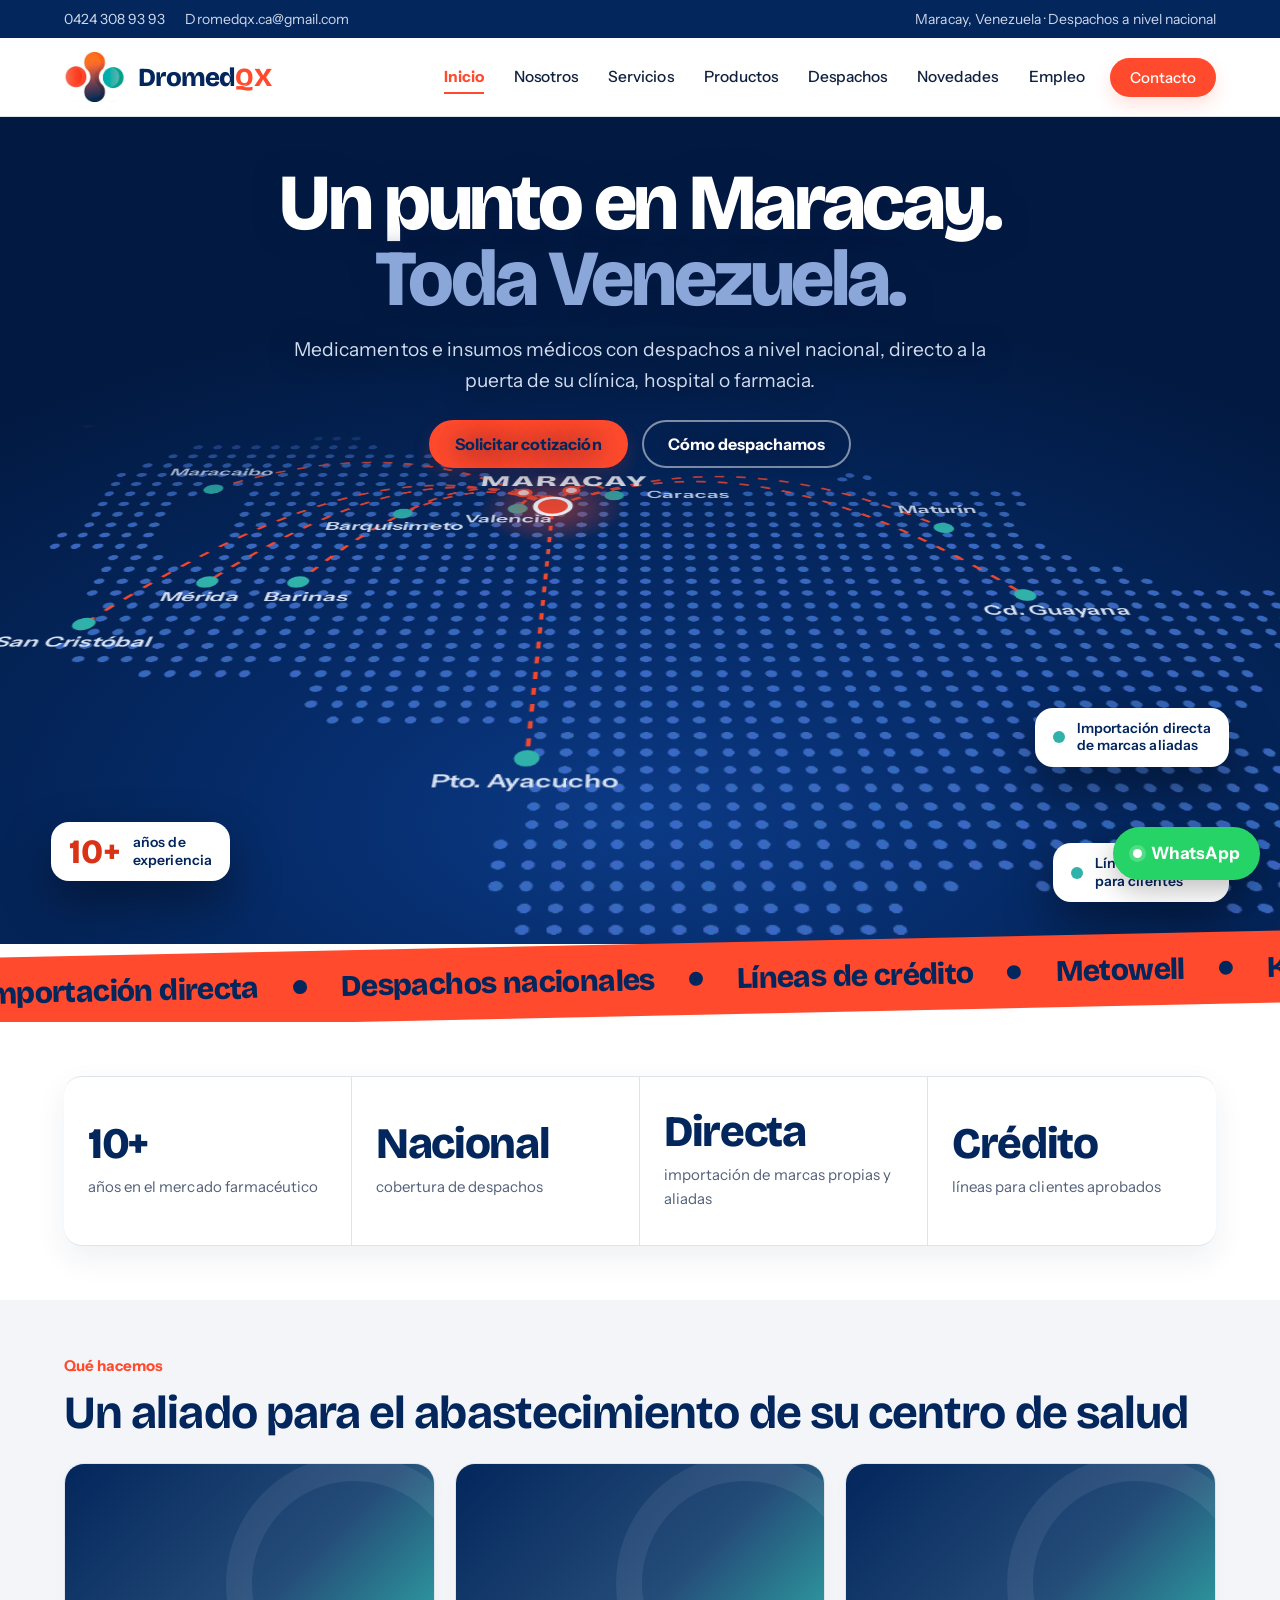
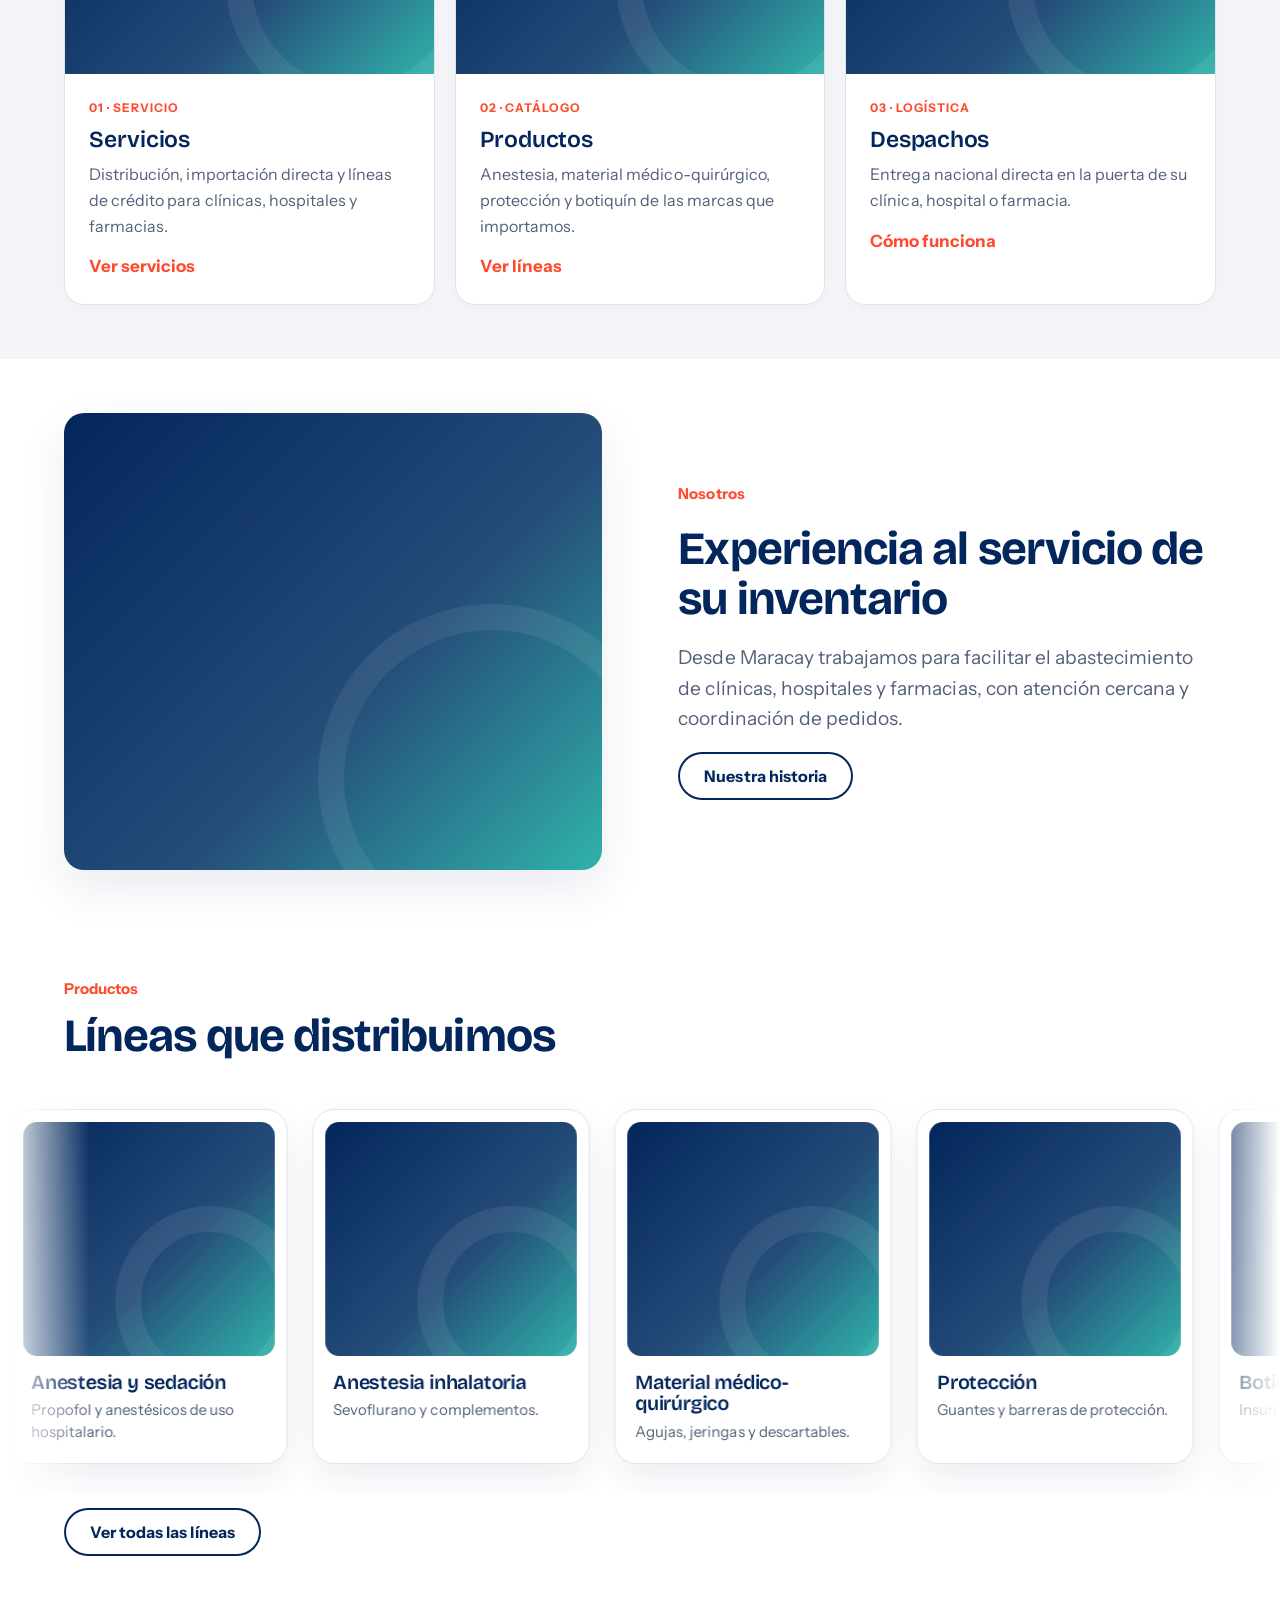
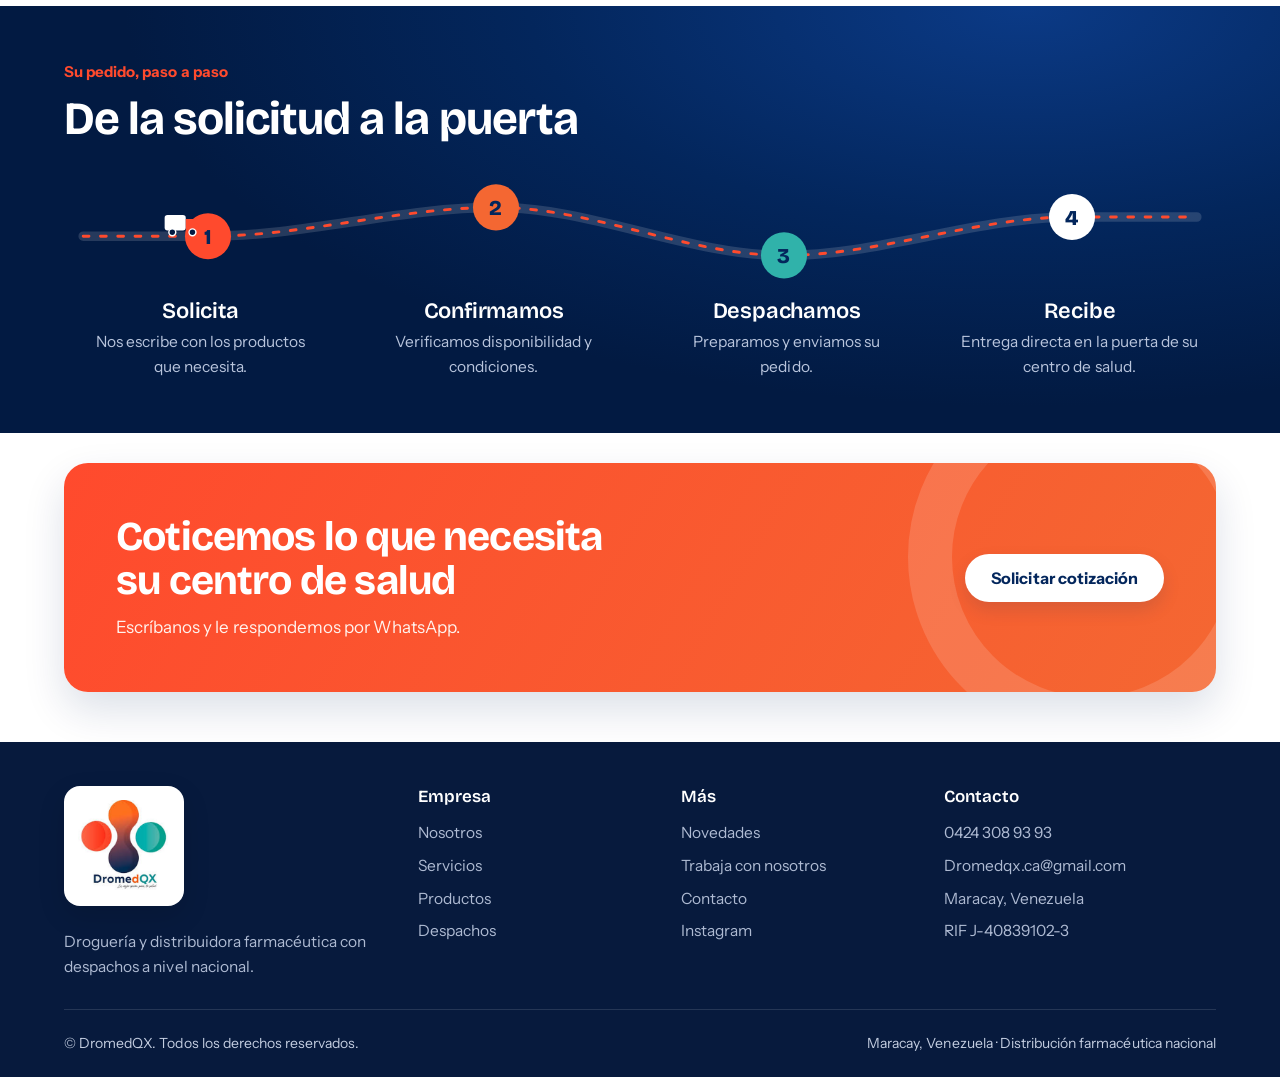
==== commit 6fc454c0: "Declara la web como solo-claro para evitar el modo oscuro forzado (navegador Xiaomi) Co-Authored-By:" ====
--- a/index.html
+++ b/index.html
@@ -1,4 +1,4 @@
-<!doctype html><html lang="es"><head><meta charset="utf-8"><meta name="viewport" content="width=device-width,initial-scale=1,viewport-fit=cover">
+<!doctype html><html lang="es"><head><meta charset="utf-8"><meta name="viewport" content="width=device-width,initial-scale=1,viewport-fit=cover"><meta name="color-scheme" content="only light"><meta name="supported-color-schemes" content="light"><meta name="darkreader-lock">
 <title>DromedQX | Droguería y distribución farmacéutica</title><meta name="description" content="DromedQX: droguería y distribuidora farmacéutica en Maracay. Medicamentos e insumos médicos, importación directa y despachos a nivel nacional."><meta name="robots" content="noindex"><meta property="og:type" content="website"><meta property="og:site_name" content="DromedQX"><meta property="og:locale" content="es_VE"><meta property="og:title" content="Droguería y distribuidora farmacéutica · DromedQX"><meta property="og:description" content="Droguería y distribuidora farmacéutica en Maracay con despachos nacionales."><meta property="og:url" content="https://aguilarzrw.github.io/dromedqx-web/index.html"><meta property="og:image" content="https://aguilarzrw.github.io/dromedqx-web/assets/og.png"><meta property="og:image:width" content="1200"><meta property="og:image:height" content="630"><meta property="og:image:alt" content="DromedQX, droguería y distribuidora farmacéutica"><meta name="twitter:card" content="summary_large_image"><meta name="twitter:title" content="Droguería y distribuidora farmacéutica · DromedQX"><meta name="twitter:description" content="Droguería y distribuidora farmacéutica en Maracay con despachos nacionales."><meta name="twitter:image" content="https://aguilarzrw.github.io/dromedqx-web/assets/og.png"><meta name="theme-color" content="#03265c">
 <link rel="icon" href="assets/favicon.png"><link rel="preconnect" href="https://scontent-sea5-2.cdninstagram.com" crossorigin><link rel="preconnect" href="https://fonts.googleapis.com"><link rel="preconnect" href="https://fonts.gstatic.com" crossorigin>
 <link href="https://fonts.googleapis.com/css2?family=Bricolage+Grotesque:opsz,wght@12..96,500;12..96,600;12..96,700;12..96,800&family=Instrument+Sans:wght@400;500;600;700&display=swap" rel="stylesheet">
--- a/assets/style.css
+++ b/assets/style.css
@@ -322,16 +322,16 @@
 }
 
 /* hero con mapa (el mapa va detrás del titular) */
-.mh{background:radial-gradient(1000px 520px at 50% 78%,#0b3a86 0%,#052a66 42%,#021a42 100%);color:#fff;position:relative;overflow:hidden;padding:clamp(30px,4.4vw,56px) 0 clamp(170px,24vw,300px)}
+.mh{background:radial-gradient(1000px 520px at 50% 85%,#0b3a86 0%,#052a66 42%,#021a42 100%);color:#fff;position:relative;overflow:hidden;padding:clamp(28px,4vw,48px) 0 0}
 .mh-head{text-align:center;position:relative;z-index:4;text-shadow:0 2px 26px rgba(2,26,66,.85)}
-.mh h1{font-size:clamp(40px,7vw,100px);line-height:.95;letter-spacing:-.04em;font-weight:800;color:#fff}
+.mh h1{font-size:clamp(38px,6.2vw,88px);line-height:.95;letter-spacing:-.04em;font-weight:800;color:#fff}
 .mh h1 span{display:block;color:#8ba6d8}
-.mh .lead{color:#d2dcef;margin:20px auto 0;max-width:46ch}
+.mh .lead{color:#d2dcef;margin:18px auto 0;max-width:56ch}
 .mh .ctas{display:flex;gap:14px;justify-content:center;flex-wrap:wrap;margin-top:24px}
 .mh .btn{color:var(--navy)}.mh .btn:hover{color:var(--navy)}
 .btn.g{background:transparent;color:#fff!important;box-shadow:inset 0 0 0 2px rgba(255,255,255,.5)}.btn.g:hover{background:rgba(255,255,255,.12);box-shadow:inset 0 0 0 2px #fff}
-.mh-scene{position:absolute;inset:0;perspective:1400px;z-index:1;-webkit-mask-image:linear-gradient(rgba(0,0,0,.28) 0,#000 34%);mask-image:linear-gradient(rgba(0,0,0,.28) 0,#000 34%)}
-.mh-plane{position:absolute;left:50%;bottom:-8%;width:min(1180px,112%);aspect-ratio:980/830;transform:translateX(-50%) rotateX(52deg);transform-origin:50% 100%}
+.mh-scene{position:relative;margin-top:-44px;height:min(520px,44vw);perspective:1400px;z-index:1;-webkit-mask-image:linear-gradient(transparent 0,rgba(0,0,0,.7) 7%,#000 22%);mask-image:linear-gradient(transparent 0,rgba(0,0,0,.7) 7%,#000 22%)}
+.mh-plane{position:absolute;left:50%;top:0;width:min(1100px,100%);aspect-ratio:980/830;transform:translateX(-50%) rotateX(54deg);transform-origin:50% 0}
 .mh-plane .dots,.mh-plane .ov{position:absolute;inset:0;width:100%;height:100%}.mh-plane .ov{overflow:visible}
 .mh-fade{display:none}
 .rt{fill:none;stroke:#ff4a2d;stroke-width:3;stroke-dasharray:8 10;animation:dash 1.2s linear infinite;opacity:.95}
@@ -339,15 +339,15 @@
 .lb text{fill:#dbe4f5;font:600 17px var(--bf)}.hub{fill:#fff;font:800 26px var(--hf);letter-spacing:.06em}
 .chip{position:absolute;z-index:5;background:#fff;color:var(--navy);border-radius:18px;padding:12px 18px;box-shadow:0 22px 50px rgba(0,0,0,.4);display:flex;gap:12px;align-items:center;font-weight:600;font-size:14px;line-height:1.25;animation:float 7s ease-in-out infinite;text-shadow:none}
 .chip b{font:800 34px var(--hf);color:#d93216;line-height:1}.chip i{width:12px;height:12px;border-radius:50%;background:var(--teal);flex:none}
-.chip.k1{left:5%;bottom:14%}.chip.k2{right:5%;bottom:30%;animation-delay:-2s}.chip.k3{right:5%;bottom:8%;animation-delay:-4s}
+.chip.k1{left:4%;bottom:12%}.chip.k2{right:4%;bottom:34%;animation-delay:-2s}.chip.k3{right:4%;bottom:8%;animation-delay:-4s}
 .band{background:var(--coral);color:var(--navy);overflow:hidden;white-space:nowrap;padding:18px 0;transform:rotate(-1.2deg);margin:-14px -20px 0;position:relative;z-index:6}
 .mq{display:inline-flex;gap:34px;align-items:center;animation:marq 34s linear infinite;font:800 30px var(--hf);letter-spacing:-.02em}
 .mq i{width:14px;height:14px;border-radius:50%;background:var(--navy);display:inline-block}
 .mh.off .rt,.mh.off .pr,.mh.off .chip,.mh.off~.band .mq{animation-play-state:paused}
 @keyframes dash{to{stroke-dashoffset:-36}}@keyframes ping{0%{transform:scale(1);opacity:.9}100%{transform:scale(3.6);opacity:0}}
 @keyframes float{0%,100%{transform:translateY(0)}50%{transform:translateY(-12px)}}@keyframes marq{to{transform:translateX(-50%)}}
-@media(max-width:900px){.mh{padding-bottom:clamp(250px,62vw,420px)}.mh-plane{width:150%;bottom:-4%;transform:translateX(-50%) rotateX(46deg)}.lb text{font-size:26px}.hub{font-size:34px}.chip.k2,.chip.k3{display:none}.chip.k1{left:3%;bottom:6%}.mq{font-size:24px}}
-@media(max-width:560px){.chip{display:none}.lb{display:none}.hub{font-size:46px}.mh .lead{font-size:17px}.mh-plane{width:190%}}
+@media(max-width:900px){.mh-scene{margin-top:-18px;height:92vw}.mh-plane{width:150%;transform:translateX(-50%) rotateX(46deg)}.lb text{font-size:26px}.hub{font-size:34px}.chip.k2,.chip.k3{display:none}.chip.k1{left:3%;bottom:6%}.mq{font-size:24px}}
+@media(max-width:560px){.chip{display:none}.lb{display:none}.hub{font-size:46px}.mh .lead{font-size:17px}.mh-plane{width:170%}}
 /* menos aire entre secciones */
 section{padding:clamp(34px,4.2vw,58px) 0}
 .sh{margin-bottom:26px;gap:10px}
@@ -370,15 +370,14 @@
 
 /* carrusel de productos */
 .pcar-sec{padding-bottom:clamp(30px,4vw,50px)}
-.pcar{overflow:hidden;perspective:1400px;padding:22px 0 30px;-webkit-mask-image:linear-gradient(90deg,transparent,#000 7%,#000 93%,transparent);mask-image:linear-gradient(90deg,transparent,#000 7%,#000 93%,transparent)}
-.pcar-track{display:flex;gap:22px;width:max-content;animation:pslide 55s linear infinite}
-.pcar:hover .pcar-track,.pcar:focus-within .pcar-track{animation-play-state:paused}
+.pcar{overflow-x:auto;overflow-y:hidden;scrollbar-width:none;-ms-overflow-style:none;cursor:grab;overscroll-behavior-x:contain;perspective:1400px;padding:22px 0 30px;-webkit-mask-image:linear-gradient(90deg,transparent,#000 7%,#000 93%,transparent);mask-image:linear-gradient(90deg,transparent,#000 7%,#000 93%,transparent)}
+.pcar::-webkit-scrollbar{display:none}.pcar.drag{cursor:grabbing}.pcar.drag .pc{transition:none}.pcar-track{display:flex;gap:22px;width:max-content;padding:0 22px}.pc img{-webkit-user-drag:none;user-select:none;pointer-events:none}
 .pc{width:280px;flex:none;background:#fff;border:1px solid var(--line);border-radius:22px;padding:12px 12px 20px;transform:rotateY(-8deg);transition:transform .4s,box-shadow .4s;box-shadow:0 14px 34px rgba(3,38,92,.08)}
 .pc:hover{transform:rotateY(0) translateY(-8px);box-shadow:0 26px 54px rgba(3,38,92,.18)}
 .pc .ph{aspect-ratio:1/.92;border-radius:14px}
 .pc h3{font-size:20px;margin:16px 8px 6px}.pc p{margin:0 8px;color:var(--slate);font-size:15px;line-height:1.45}
 @keyframes pslide{to{transform:translateX(calc(-50% - 11px))}}
-.pcar.off .pcar-track,.jr-sec.off *{animation-play-state:paused}
+.jr-sec.off *{animation-play-state:paused}
 /* recorrido del pedido */
 .jr-sec{background:radial-gradient(900px 400px at 80% 0,#0b3a86 0,#03265c 55%,#021a42 100%);color:#cfd8ea}
 .jr-sec h2{color:#fff}
@@ -394,4 +393,7 @@
 .jr-n{display:none;width:44px;height:44px;border-radius:50%;place-items:center;font:800 20px var(--hf);color:var(--navy)}
 .jr-n.n1{background:#ff4a2d}.jr-n.n2{background:#f46732}.jr-n.n3{background:#30b2aa}.jr-n.n4{background:#fff}
 @media(max-width:720px){.jr-svg{display:none}.jr-steps{grid-template-columns:1fr;gap:0;position:relative}.jr-steps:before{content:"";position:absolute;left:21px;top:22px;bottom:22px;border-left:3px dashed rgba(255,255,255,.28)}.jr-steps li{grid-template-columns:44px 1fr;column-gap:16px;text-align:left;justify-items:start;padding:10px 0;position:relative}.jr-n{display:grid;grid-row:1/3}.jr-steps p{max-width:none}.pc{width:240px}}
-@media(prefers-reduced-motion:reduce){.pcar{overflow-x:auto;-webkit-mask-image:none;mask-image:none}.pcar-track{animation:none}.pc{transform:none}.pc[aria-hidden]{display:none}}
+@media(prefers-reduced-motion:reduce){.pc{transform:none}}
+
+/* la web tiene un solo diseño: evita el modo oscuro automático de algunos navegadores (p. ej. Xiaomi) */
+:root{color-scheme:only light}
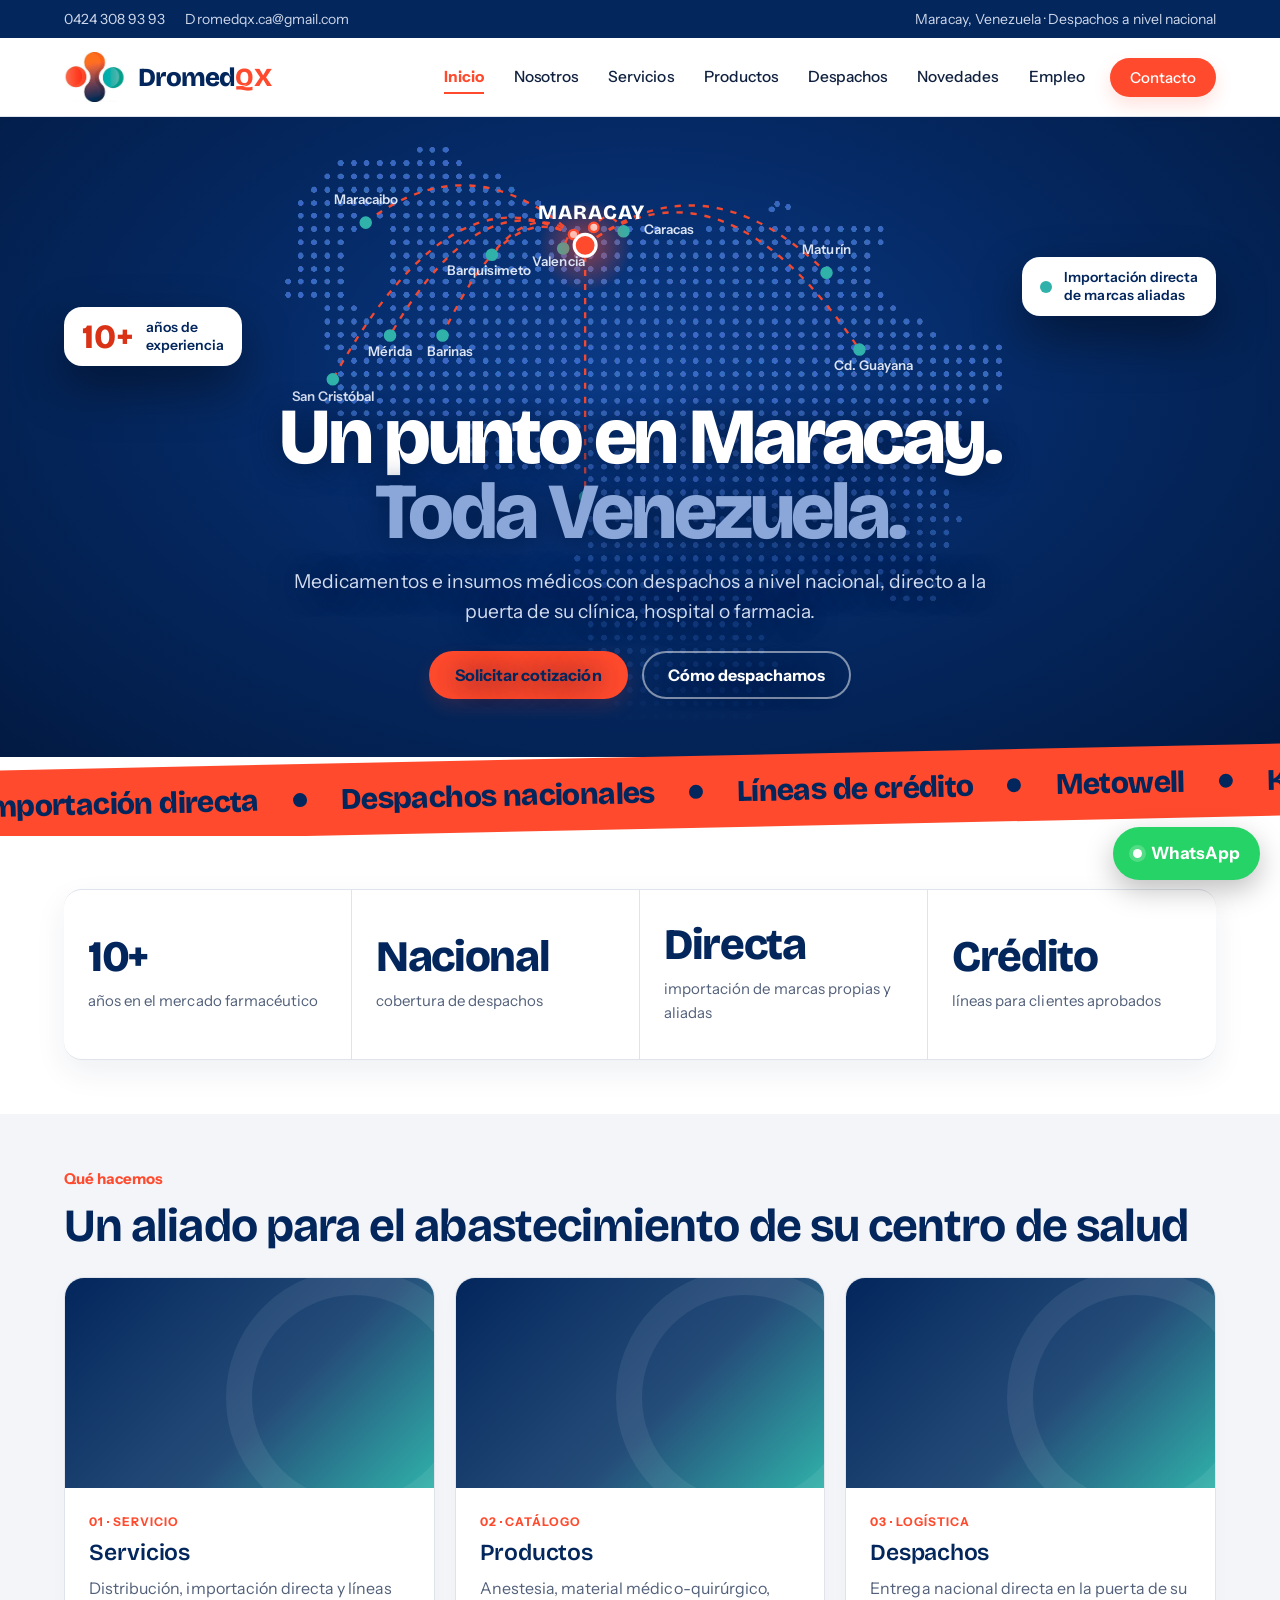
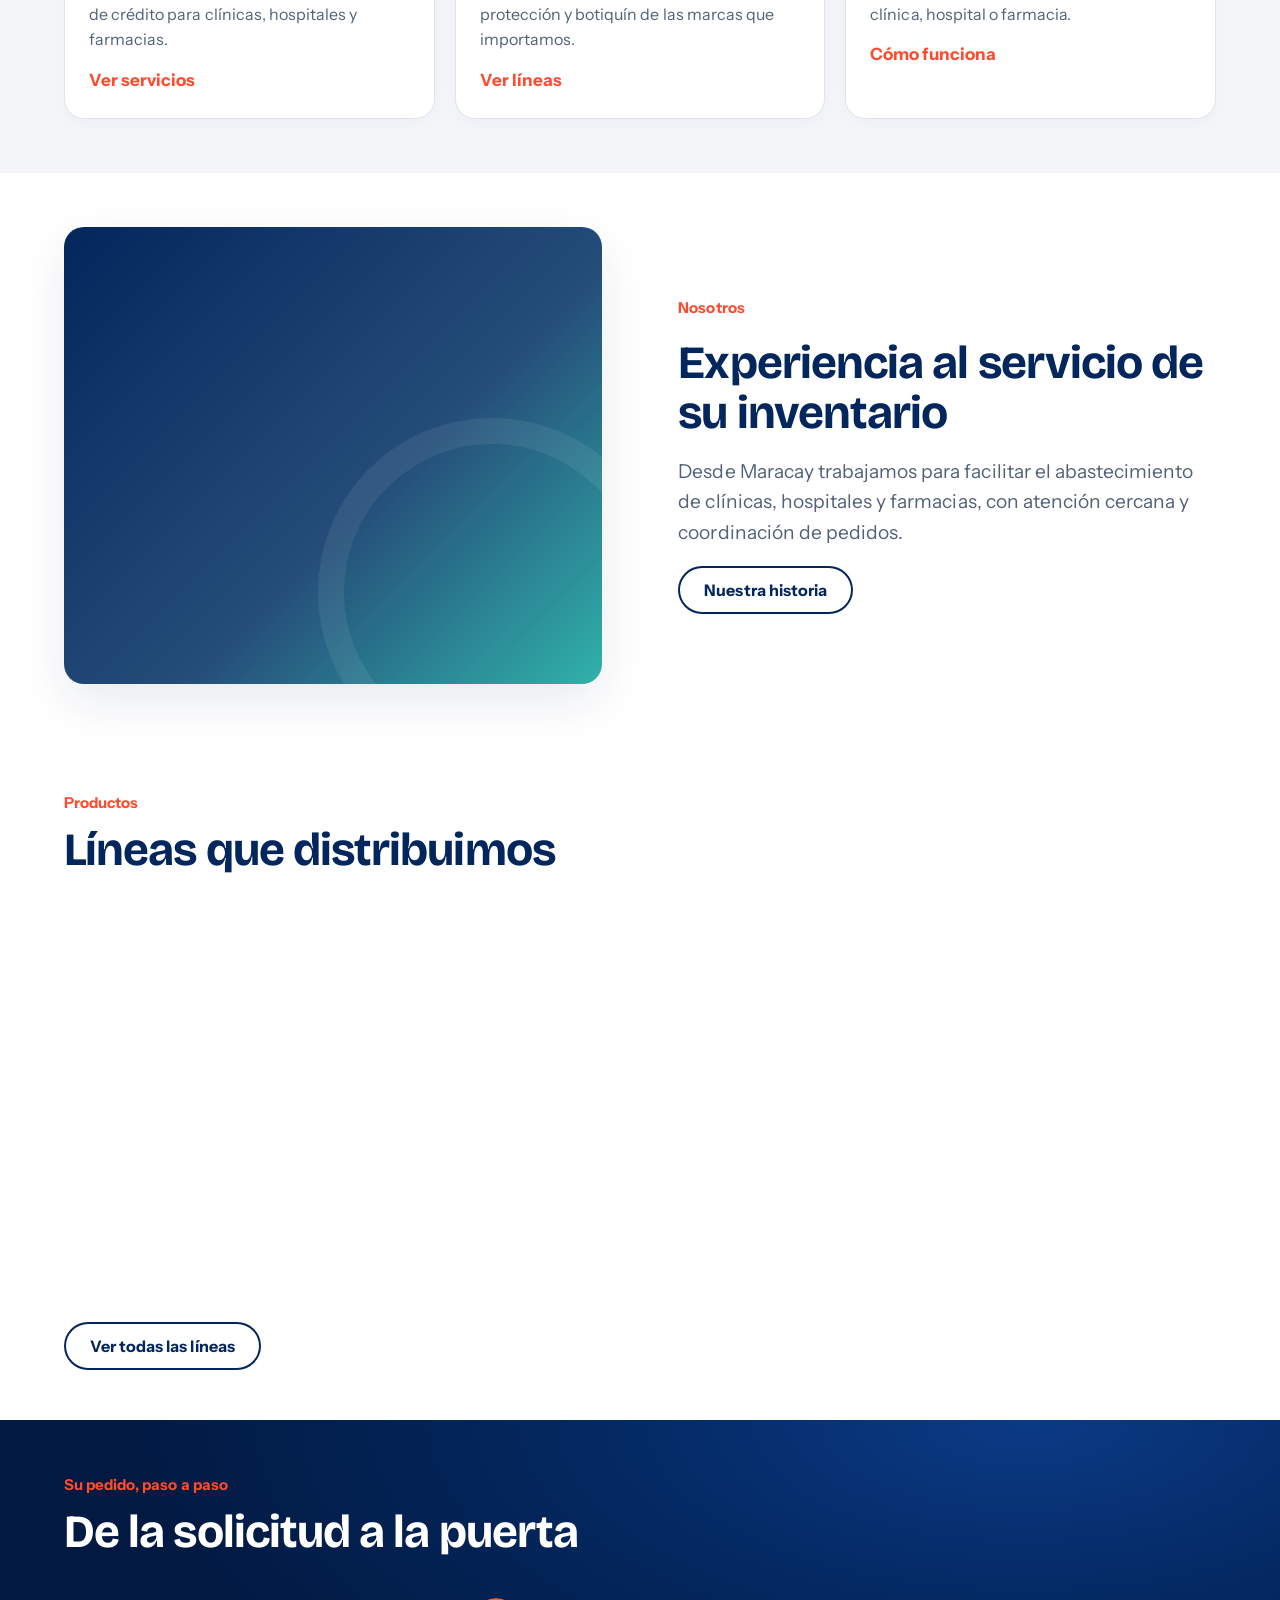
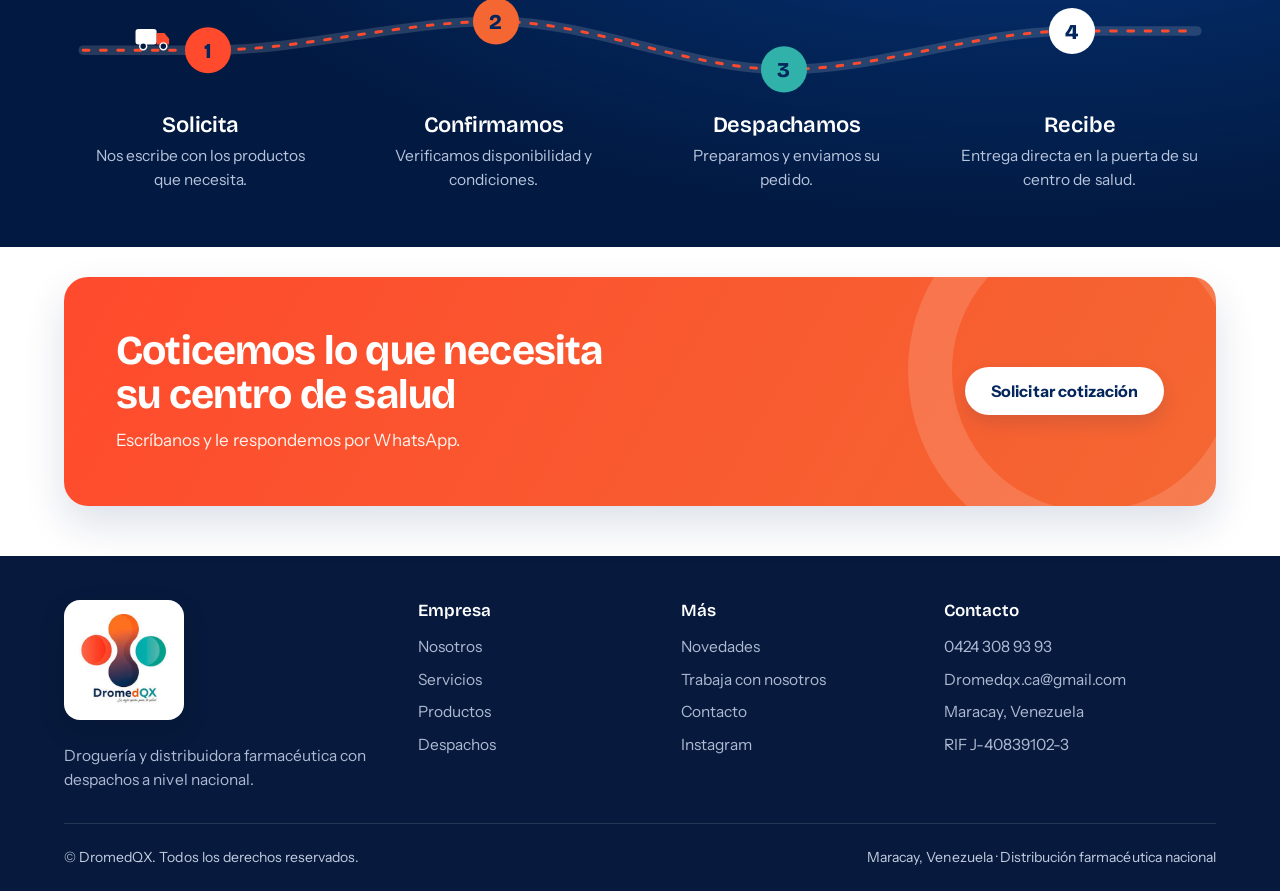
==== commit 38463813: "Hero C: mapa completo con radar desde Maracay, titular sobre la mitad sur y tira de datos en móvil C" ====
--- a/index.html
+++ b/index.html
@@ -8,22 +8,20 @@
 <button class="burger" aria-expanded="false" aria-label="Abrir menú"><span></span></button>
 <nav class="m" aria-label="Principal"><a href="index.html" aria-current=page>Inicio</a><a href="nosotros.html">Nosotros</a><a href="servicios.html">Servicios</a><a href="productos.html">Productos</a><a href="despachos.html">Despachos</a><a href="novedades.html">Novedades</a><a href="trabaja-con-nosotros.html">Empleo</a><a class="btn" href="contacto.html">Contacto</a></nav></div></header>
 <main>
-<section class="mh" id="top"><div class="mh-bg"></div>
-<div class="wrap mh-head"><h1 class="in">Un punto en Maracay.<span>Toda Venezuela.</span></h1>
-<p class="lead in" style="--d:.1s">Medicamentos e insumos médicos con despachos a nivel nacional, directo a la puerta de su clínica, hospital o farmacia.</p>
-<div class="ctas in" style="--d:.2s"><a class="btn" href="contacto.html">Solicitar cotización</a><a class="btn g" href="despachos.html">Cómo despachamos</a></div></div>
-<div class="mh-scene" role="img" aria-label="Mapa de Venezuela con rutas de despacho desde Maracay hacia las principales ciudades. Rutas ilustrativas.">
-<div class="mh-plane"><img class="dots" src="assets/mapa.webp" width="1470" height="1245" alt="" fetchpriority="high" decoding="async"><svg class="ov" viewBox="0 0 980 830" aria-hidden="true" focusable="false">
+<section class="mh" id="top">
+<div class="mh-map" role="img" aria-label="Mapa de Venezuela con rutas de despacho desde Maracay hacia las principales ciudades. Rutas ilustrativas."><img class="dots" src="assets/mapa.webp" width="1470" height="1245" alt="" fetchpriority="high" decoding="async"><img class="wave" src="assets/mapa-luz.webp" width="1470" height="1245" alt="" decoding="async"><svg class="ov" viewBox="0 0 980 830" aria-hidden="true" focusable="false">
 <defs><radialGradient id="g" cx="50%" cy="50%" r="50%"><stop offset="0" stop-color="#ff4a2d" stop-opacity=".55"/><stop offset="1" stop-color="#ff4a2d" stop-opacity="0"/></radialGradient></defs>
 
-<path id="r0" class="rt" d="M420 151 Q444 89 469 133"/><path id="r1" class="rt" d="M420 151 Q406 113 392 155"/><path id="r2" class="rt" d="M420 151 Q280 14 140 122"/><path id="r3" class="rt" d="M420 151 Q360 87 301 163"/><path id="r4" class="rt" d="M420 151 Q296 51 171 266"/><path id="r5" class="rt" d="M420 151 Q259 30 98 322"/><path id="r6" class="rt" d="M420 151 Q329 70 238 266"/><path id="r7" class="rt" d="M420 151 Q574 34 728 186"/><path id="r8" class="rt" d="M420 151 Q595 23 770 284"/><path id="r9" class="rt" d="M420 151 Q420 121 420 472"/><circle cx="469" cy="133" r="7" fill="#30b2aa"/><circle class="pr" style="animation-delay:0.00s" cx="469" cy="133" r="7" fill="none" stroke="#30b2aa" stroke-width="2"/><circle cx="392" cy="155" r="7" fill="#30b2aa"/><circle class="pr" style="animation-delay:0.35s" cx="392" cy="155" r="7" fill="none" stroke="#30b2aa" stroke-width="2"/><circle cx="140" cy="122" r="7" fill="#30b2aa"/><circle class="pr" style="animation-delay:0.70s" cx="140" cy="122" r="7" fill="none" stroke="#30b2aa" stroke-width="2"/><circle cx="301" cy="163" r="7" fill="#30b2aa"/><circle class="pr" style="animation-delay:1.05s" cx="301" cy="163" r="7" fill="none" stroke="#30b2aa" stroke-width="2"/><circle cx="171" cy="266" r="7" fill="#30b2aa"/><circle class="pr" style="animation-delay:1.40s" cx="171" cy="266" r="7" fill="none" stroke="#30b2aa" stroke-width="2"/><circle cx="98" cy="322" r="7" fill="#30b2aa"/><circle class="pr" style="animation-delay:1.75s" cx="98" cy="322" r="7" fill="none" stroke="#30b2aa" stroke-width="2"/><circle cx="238" cy="266" r="7" fill="#30b2aa"/><circle class="pr" style="animation-delay:2.10s" cx="238" cy="266" r="7" fill="none" stroke="#30b2aa" stroke-width="2"/><circle cx="728" cy="186" r="7" fill="#30b2aa"/><circle class="pr" style="animation-delay:2.45s" cx="728" cy="186" r="7" fill="none" stroke="#30b2aa" stroke-width="2"/><circle cx="770" cy="284" r="7" fill="#30b2aa"/><circle class="pr" style="animation-delay:2.80s" cx="770" cy="284" r="7" fill="none" stroke="#30b2aa" stroke-width="2"/><circle cx="420" cy="472" r="7" fill="#30b2aa"/><circle class="pr" style="animation-delay:3.15s" cx="420" cy="472" r="7" fill="none" stroke="#30b2aa" stroke-width="2"/><circle r="6" fill="#fff" stroke="#ff4a2d" stroke-width="3"><animateMotion dur="5s" begin="0.0s" repeatCount="indefinite"><mpath href="#r0"/></animateMotion></circle><circle r="6" fill="#fff" stroke="#ff4a2d" stroke-width="3"><animateMotion dur="6s" begin="0.6s" repeatCount="indefinite"><mpath href="#r1"/></animateMotion></circle><circle r="6" fill="#fff" stroke="#ff4a2d" stroke-width="3"><animateMotion dur="7s" begin="1.2s" repeatCount="indefinite"><mpath href="#r2"/></animateMotion></circle><circle r="6" fill="#fff" stroke="#ff4a2d" stroke-width="3"><animateMotion dur="8s" begin="1.8s" repeatCount="indefinite"><mpath href="#r3"/></animateMotion></circle><circle r="6" fill="#fff" stroke="#ff4a2d" stroke-width="3"><animateMotion dur="5s" begin="2.4s" repeatCount="indefinite"><mpath href="#r4"/></animateMotion></circle><circle r="6" fill="#fff" stroke="#ff4a2d" stroke-width="3"><animateMotion dur="6s" begin="3.0s" repeatCount="indefinite"><mpath href="#r5"/></animateMotion></circle><circle r="6" fill="#fff" stroke="#ff4a2d" stroke-width="3"><animateMotion dur="7s" begin="3.6s" repeatCount="indefinite"><mpath href="#r6"/></animateMotion></circle><circle r="6" fill="#fff" stroke="#ff4a2d" stroke-width="3"><animateMotion dur="8s" begin="4.2s" repeatCount="indefinite"><mpath href="#r7"/></animateMotion></circle><circle r="6" fill="#fff" stroke="#ff4a2d" stroke-width="3"><animateMotion dur="5s" begin="4.8s" repeatCount="indefinite"><mpath href="#r8"/></animateMotion></circle><circle r="6" fill="#fff" stroke="#ff4a2d" stroke-width="3"><animateMotion dur="6s" begin="5.4s" repeatCount="indefinite"><mpath href="#r9"/></animateMotion></circle>
+<path id="r0" class="rt" d="M420 151 Q444 89 469 133"/><path id="r1" class="rt" d="M420 151 Q406 113 392 155"/><path id="r2" class="rt" d="M420 151 Q280 14 140 122"/><path id="r3" class="rt" d="M420 151 Q360 87 301 163"/><path id="r4" class="rt" d="M420 151 Q296 51 171 266"/><path id="r5" class="rt" d="M420 151 Q259 30 98 322"/><path id="r6" class="rt" d="M420 151 Q329 70 238 266"/><path id="r7" class="rt" d="M420 151 Q574 34 728 186"/><path id="r8" class="rt" d="M420 151 Q595 23 770 284"/><path id="r9" class="rt" d="M420 151 Q420 121 420 472"/><circle cx="469" cy="133" r="7" fill="#30b2aa"/><circle class="pr" style="animation-delay:0.00s" cx="469" cy="133" r="7" fill="none" stroke="#30b2aa" stroke-width="2"/><circle cx="392" cy="155" r="7" fill="#30b2aa"/><circle class="pr" style="animation-delay:0.35s" cx="392" cy="155" r="7" fill="none" stroke="#30b2aa" stroke-width="2"/><circle cx="140" cy="122" r="7" fill="#30b2aa"/><circle class="pr" style="animation-delay:0.70s" cx="140" cy="122" r="7" fill="none" stroke="#30b2aa" stroke-width="2"/><circle cx="301" cy="163" r="7" fill="#30b2aa"/><circle class="pr" style="animation-delay:1.05s" cx="301" cy="163" r="7" fill="none" stroke="#30b2aa" stroke-width="2"/><circle cx="171" cy="266" r="7" fill="#30b2aa"/><circle class="pr" style="animation-delay:1.40s" cx="171" cy="266" r="7" fill="none" stroke="#30b2aa" stroke-width="2"/><circle cx="98" cy="322" r="7" fill="#30b2aa"/><circle class="pr" style="animation-delay:1.75s" cx="98" cy="322" r="7" fill="none" stroke="#30b2aa" stroke-width="2"/><circle cx="238" cy="266" r="7" fill="#30b2aa"/><circle class="pr" style="animation-delay:2.10s" cx="238" cy="266" r="7" fill="none" stroke="#30b2aa" stroke-width="2"/><circle cx="728" cy="186" r="7" fill="#30b2aa"/><circle class="pr" style="animation-delay:2.45s" cx="728" cy="186" r="7" fill="none" stroke="#30b2aa" stroke-width="2"/><circle cx="770" cy="284" r="7" fill="#30b2aa"/><circle class="pr" style="animation-delay:2.80s" cx="770" cy="284" r="7" fill="none" stroke="#30b2aa" stroke-width="2"/><circle cx="420" cy="472" r="7" fill="#30b2aa"/><circle class="pr" style="animation-delay:3.15s" cx="420" cy="472" r="7" fill="none" stroke="#30b2aa" stroke-width="2"/><circle r="6" fill="#fff" stroke="#ff4a2d" stroke-width="3" opacity="0"><animate attributeName="opacity" from="0" to="1" begin="0.0s" dur="0.01s" fill="freeze"/><animateMotion dur="5s" begin="0.0s" repeatCount="indefinite"><mpath href="#r0"/></animateMotion></circle><circle r="6" fill="#fff" stroke="#ff4a2d" stroke-width="3" opacity="0"><animate attributeName="opacity" from="0" to="1" begin="0.6s" dur="0.01s" fill="freeze"/><animateMotion dur="6s" begin="0.6s" repeatCount="indefinite"><mpath href="#r1"/></animateMotion></circle><circle r="6" fill="#fff" stroke="#ff4a2d" stroke-width="3" opacity="0"><animate attributeName="opacity" from="0" to="1" begin="1.2s" dur="0.01s" fill="freeze"/><animateMotion dur="7s" begin="1.2s" repeatCount="indefinite"><mpath href="#r2"/></animateMotion></circle><circle r="6" fill="#fff" stroke="#ff4a2d" stroke-width="3" opacity="0"><animate attributeName="opacity" from="0" to="1" begin="1.8s" dur="0.01s" fill="freeze"/><animateMotion dur="8s" begin="1.8s" repeatCount="indefinite"><mpath href="#r3"/></animateMotion></circle><circle r="6" fill="#fff" stroke="#ff4a2d" stroke-width="3" opacity="0"><animate attributeName="opacity" from="0" to="1" begin="2.4s" dur="0.01s" fill="freeze"/><animateMotion dur="5s" begin="2.4s" repeatCount="indefinite"><mpath href="#r4"/></animateMotion></circle><circle r="6" fill="#fff" stroke="#ff4a2d" stroke-width="3" opacity="0"><animate attributeName="opacity" from="0" to="1" begin="3.0s" dur="0.01s" fill="freeze"/><animateMotion dur="6s" begin="3.0s" repeatCount="indefinite"><mpath href="#r5"/></animateMotion></circle><circle r="6" fill="#fff" stroke="#ff4a2d" stroke-width="3" opacity="0"><animate attributeName="opacity" from="0" to="1" begin="3.6s" dur="0.01s" fill="freeze"/><animateMotion dur="7s" begin="3.6s" repeatCount="indefinite"><mpath href="#r6"/></animateMotion></circle><circle r="6" fill="#fff" stroke="#ff4a2d" stroke-width="3" opacity="0"><animate attributeName="opacity" from="0" to="1" begin="4.2s" dur="0.01s" fill="freeze"/><animateMotion dur="8s" begin="4.2s" repeatCount="indefinite"><mpath href="#r7"/></animateMotion></circle><circle r="6" fill="#fff" stroke="#ff4a2d" stroke-width="3" opacity="0"><animate attributeName="opacity" from="0" to="1" begin="4.8s" dur="0.01s" fill="freeze"/><animateMotion dur="5s" begin="4.8s" repeatCount="indefinite"><mpath href="#r8"/></animateMotion></circle><circle r="6" fill="#fff" stroke="#ff4a2d" stroke-width="3" opacity="0"><animate attributeName="opacity" from="0" to="1" begin="5.4s" dur="0.01s" fill="freeze"/><animateMotion dur="6s" begin="5.4s" repeatCount="indefinite"><mpath href="#r9"/></animateMotion></circle>
 <circle cx="420" cy="151" r="60" fill="url(#g)"/><circle class="pr big" cx="420" cy="151" r="14" fill="none" stroke="#ff4a2d" stroke-width="3"/>
 <circle cx="420" cy="151" r="14" fill="#ff4a2d" stroke="#fff" stroke-width="4"/>
-<g class="lb"><text x="495" y="137" text-anchor="start">Caracas</text><text x="386" y="177" text-anchor="middle">Valencia</text><text x="140" y="98" text-anchor="middle">Maracaibo</text><text x="297" y="189" text-anchor="middle">Barquisimeto</text><text x="171" y="292" text-anchor="middle">Mérida</text><text x="98" y="350" text-anchor="middle">San Cristóbal</text><text x="248" y="292" text-anchor="middle">Barinas</text><text x="728" y="162" text-anchor="middle">Maturín</text><text x="788" y="310" text-anchor="middle">Cd. Guayana</text><text x="420" y="500" text-anchor="middle">Pto. Ayacucho</text></g>
+<g class="lb"><text x="495" y="137" text-anchor="start">Caracas</text><text x="386" y="177" text-anchor="middle">Valencia</text><text x="140" y="98" text-anchor="middle">Maracaibo</text><text x="297" y="189" text-anchor="middle">Barquisimeto</text><text x="171" y="292" text-anchor="middle">Mérida</text><text x="98" y="350" text-anchor="middle">San Cristóbal</text><text x="248" y="292" text-anchor="middle">Barinas</text><text x="728" y="162" text-anchor="middle">Maturín</text><text x="788" y="310" text-anchor="middle">Cd. Guayana</text></g>
 <text class="hub" x="428" y="117" text-anchor="middle">MARACAY</text>
 </svg></div>
-<div class="mh-fade"></div>
-<div class="chip k1"><b>10+</b><span>años de<br>experiencia</span></div><div class="chip k2"><i></i><span>Importación directa<br>de marcas aliadas</span></div><div class="chip k3"><i></i><span>Líneas de crédito<br>para clientes</span></div></div>
+<div class="mh-chips"><div class="chip k1"><b>10+</b><span>años de<br>experiencia</span></div><div class="chip k2"><i></i><span>Importación directa<br>de marcas aliadas</span></div><div class="chip k3"><i></i><span>Líneas de crédito<br>para clientes</span></div></div>
+<div class="mh-copy"><div class="wrap"><h1 class="in">Un punto en Maracay.<span>Toda Venezuela.</span></h1>
+<p class="lead in" style="--d:.1s">Medicamentos e insumos médicos con despachos a nivel nacional, directo a la puerta de su clínica, hospital o farmacia.</p>
+<div class="ctas in" style="--d:.2s"><a class="btn" href="contacto.html">Solicitar cotización</a><a class="btn g" href="despachos.html">Cómo despachamos</a></div></div></div>
 </section>
 <div class="band-w"><div class="band" aria-hidden="true"><div class="mq"><span>Importación directa</span><i></i><span>Despachos nacionales</span><i></i><span>Líneas de crédito</span><i></i><span>Metowell</span><i></i><span>Kortwell</span><i></i><span>Más de 10 años</span><i></i><span>Importación directa</span><i></i><span>Despachos nacionales</span><i></i><span>Líneas de crédito</span><i></i><span>Metowell</span><i></i><span>Kortwell</span><i></i><span>Más de 10 años</span><i></i></div></div></div>
 <section class="stats-section"><div class="wrap"><div class="stats in">
--- a/assets/style.css
+++ b/assets/style.css
@@ -321,33 +321,43 @@
  .news{scroll-behavior:auto}
 }
 
-/* hero con mapa (el mapa va detrás del titular) */
-.mh{background:radial-gradient(1000px 520px at 50% 85%,#0b3a86 0%,#052a66 42%,#021a42 100%);color:#fff;position:relative;overflow:hidden;padding:clamp(28px,4vw,48px) 0 0}
-.mh-head{text-align:center;position:relative;z-index:4;text-shadow:0 2px 26px rgba(2,26,66,.85)}
-.mh h1{font-size:clamp(38px,6.2vw,88px);line-height:.95;letter-spacing:-.04em;font-weight:800;color:#fff}
+/* hero C: mapa completo, radar desde Maracay y titular sobre la mitad sur */
+.mh{position:relative;overflow:hidden;color:#fff;height:clamp(640px,49vw,700px);background:radial-gradient(900px 560px at 50% 40%,#0b3a86 0,#052a66 42%,#021a42 100%)}
+.mh-map{position:absolute;left:50%;top:10px;width:min(770px,60%);transform:translateX(-50%);aspect-ratio:980/830;z-index:1;-webkit-mask-image:linear-gradient(#000 0,#000 46%,transparent 92%);mask-image:linear-gradient(#000 0,#000 46%,transparent 92%)}
+.mh-map img,.mh-map svg{position:absolute;left:0;top:0;width:100%;height:100%;display:block}.mh-map svg{overflow:visible}
+@property --r{syntax:"<length>";inherits:false;initial-value:0px}
+.mh-map .wave{--r:0px;--rmax:800px;--band:140px;pointer-events:none;animation:radar 5.5s cubic-bezier(.25,.1,.3,1) infinite;-webkit-mask-image:radial-gradient(circle at 42.9% 18.1%,transparent calc(var(--r) - var(--band)),#000 calc(var(--r) - 14px),transparent var(--r));mask-image:radial-gradient(circle at 42.9% 18.1%,transparent calc(var(--r) - var(--band)),#000 calc(var(--r) - 14px),transparent var(--r))}
+@keyframes radar{0%{--r:0px}80%,100%{--r:var(--rmax)}}
+.mh-copy{position:absolute;left:0;right:0;top:clamp(250px,22vw,310px);text-align:center;z-index:4;text-shadow:0 2px 28px rgba(2,26,66,.9)}
+.mh h1{font-size:clamp(40px,6.2vw,88px);line-height:.95;letter-spacing:-.04em;font-weight:800;color:#fff}
 .mh h1 span{display:block;color:#8ba6d8}
-.mh .lead{color:#d2dcef;margin:18px auto 0;max-width:56ch}
+.mh .lead{color:#d2dcef;margin:16px auto 0;max-width:54ch}
 .mh .ctas{display:flex;gap:14px;justify-content:center;flex-wrap:wrap;margin-top:24px}
 .mh .btn{color:var(--navy)}.mh .btn:hover{color:var(--navy)}
 .btn.g{background:transparent;color:#fff!important;box-shadow:inset 0 0 0 2px rgba(255,255,255,.5)}.btn.g:hover{background:rgba(255,255,255,.12);box-shadow:inset 0 0 0 2px #fff}
-.mh-scene{position:relative;margin-top:-44px;height:min(520px,44vw);perspective:1400px;z-index:1;-webkit-mask-image:linear-gradient(transparent 0,rgba(0,0,0,.7) 7%,#000 22%);mask-image:linear-gradient(transparent 0,rgba(0,0,0,.7) 7%,#000 22%)}
-.mh-plane{position:absolute;left:50%;top:0;width:min(1100px,100%);aspect-ratio:980/830;transform:translateX(-50%) rotateX(54deg);transform-origin:50% 0}
-.mh-plane .dots,.mh-plane .ov{position:absolute;inset:0;width:100%;height:100%}.mh-plane .ov{overflow:visible}
-.mh-fade{display:none}
 .rt{fill:none;stroke:#ff4a2d;stroke-width:3;stroke-dasharray:8 10;animation:dash 1.2s linear infinite;opacity:.95}
 .pr{transform-box:fill-box;transform-origin:center;animation:ping 2.4s ease-out infinite}.pr.big{animation-duration:1.8s}
 .lb text{fill:#dbe4f5;font:600 17px var(--bf)}.hub{fill:#fff;font:800 26px var(--hf);letter-spacing:.06em}
-.chip{position:absolute;z-index:5;background:#fff;color:var(--navy);border-radius:18px;padding:12px 18px;box-shadow:0 22px 50px rgba(0,0,0,.4);display:flex;gap:12px;align-items:center;font-weight:600;font-size:14px;line-height:1.25;animation:float 7s ease-in-out infinite;text-shadow:none}
+.mh-chips{position:absolute;inset:0;z-index:5;pointer-events:none}
+.chip{position:absolute;background:#fff;color:var(--navy);border-radius:18px;padding:12px 18px;box-shadow:0 22px 50px rgba(0,0,0,.4);display:flex;gap:12px;align-items:center;font-weight:600;font-size:14px;line-height:1.25;animation:float 7s ease-in-out infinite;text-shadow:none}
 .chip b{font:800 34px var(--hf);color:#d93216;line-height:1}.chip i{width:12px;height:12px;border-radius:50%;background:var(--teal);flex:none}
-.chip.k1{left:4%;bottom:12%}.chip.k2{right:4%;bottom:34%;animation-delay:-2s}.chip.k3{right:4%;bottom:8%;animation-delay:-4s}
+.chip.k1{left:5%;top:190px}.chip.k2{right:5%;top:140px;animation-delay:-2s}.chip.k3{display:none}
 .band{background:var(--coral);color:var(--navy);overflow:hidden;white-space:nowrap;padding:18px 0;transform:rotate(-1.2deg);margin:-14px -20px 0;position:relative;z-index:6}
 .mq{display:inline-flex;gap:34px;align-items:center;animation:marq 34s linear infinite;font:800 30px var(--hf);letter-spacing:-.02em}
 .mq i{width:14px;height:14px;border-radius:50%;background:var(--navy);display:inline-block}
-.mh.off .rt,.mh.off .pr,.mh.off .chip,.mh.off~.band .mq{animation-play-state:paused}
+.mh.off .rt,.mh.off .pr,.mh.off .chip,.mh.off .wave,.mh.off~.band-w .mq{animation-play-state:paused}
 @keyframes dash{to{stroke-dashoffset:-36}}@keyframes ping{0%{transform:scale(1);opacity:.9}100%{transform:scale(3.6);opacity:0}}
 @keyframes float{0%,100%{transform:translateY(0)}50%{transform:translateY(-12px)}}@keyframes marq{to{transform:translateX(-50%)}}
-@media(max-width:900px){.mh-scene{margin-top:-18px;height:92vw}.mh-plane{width:150%;transform:translateX(-50%) rotateX(46deg)}.lb text{font-size:26px}.hub{font-size:34px}.chip.k2,.chip.k3{display:none}.chip.k1{left:3%;bottom:6%}.mq{font-size:24px}}
-@media(max-width:560px){.chip{display:none}.lb{display:none}.hub{font-size:46px}.mh .lead{font-size:17px}.mh-plane{width:170%}}
+@media(max-width:900px){
+ .mh{height:clamp(720px,190vw,800px)}
+ .mh-map{top:6px;width:100%}
+ .mh-map .wave{--rmax:420px;--band:80px}
+ .mh-copy{top:clamp(210px,56vw,300px)}.mh .lead{font-size:17px;max-width:34ch}
+ .mh-chips{inset:auto 0 22px 0;display:flex;gap:12px;overflow-x:auto;scroll-snap-type:x mandatory;padding:6px 20px 14px;pointer-events:auto;scrollbar-width:none}.mh-chips::-webkit-scrollbar{display:none}
+ .chip{position:static;flex:none;scroll-snap-align:start;animation:none;box-shadow:0 12px 28px rgba(0,0,0,.35)}.chip.k3{display:flex}
+ .lb{display:none}.hub{font-size:44px}.mq{font-size:24px}
+}
+@media(prefers-reduced-motion:reduce){.mh-map .wave{animation:none;--r:0px}}
 /* menos aire entre secciones */
 section{padding:clamp(34px,4.2vw,58px) 0}
 .sh{margin-bottom:26px;gap:10px}
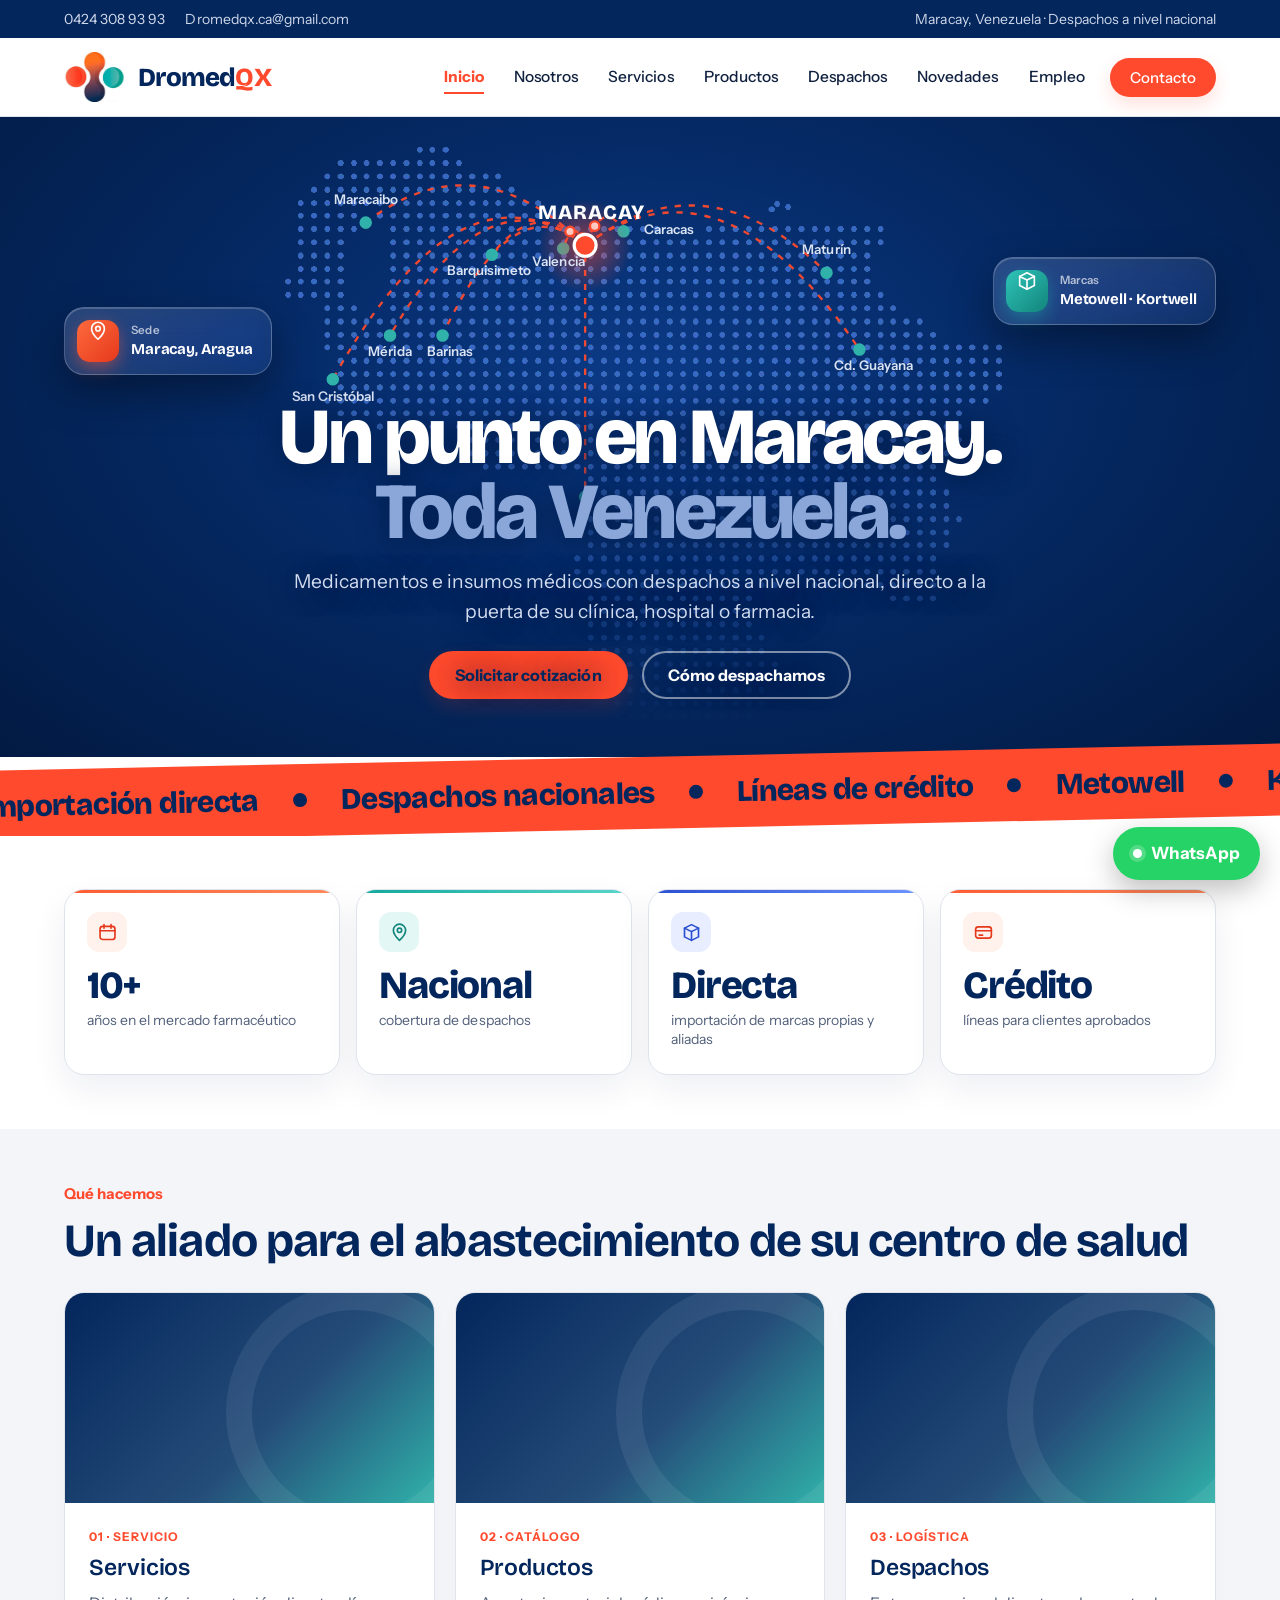
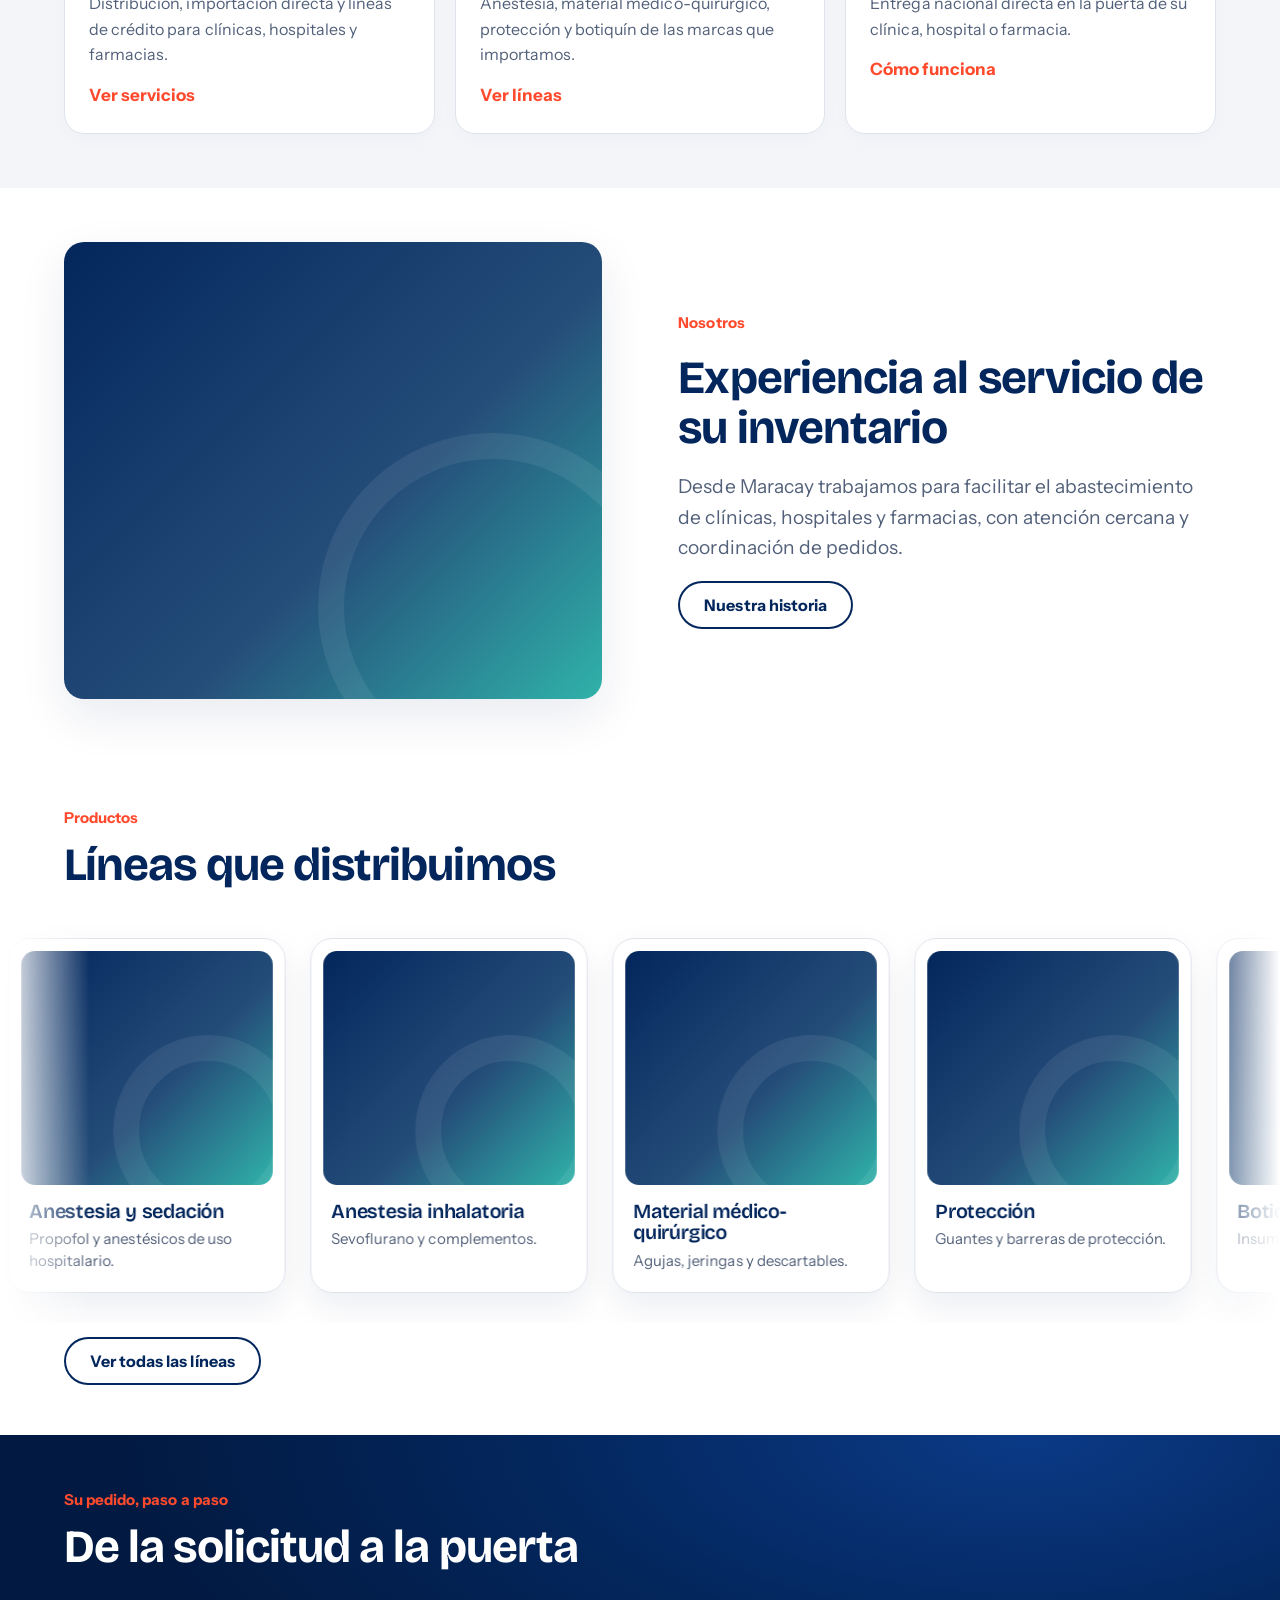
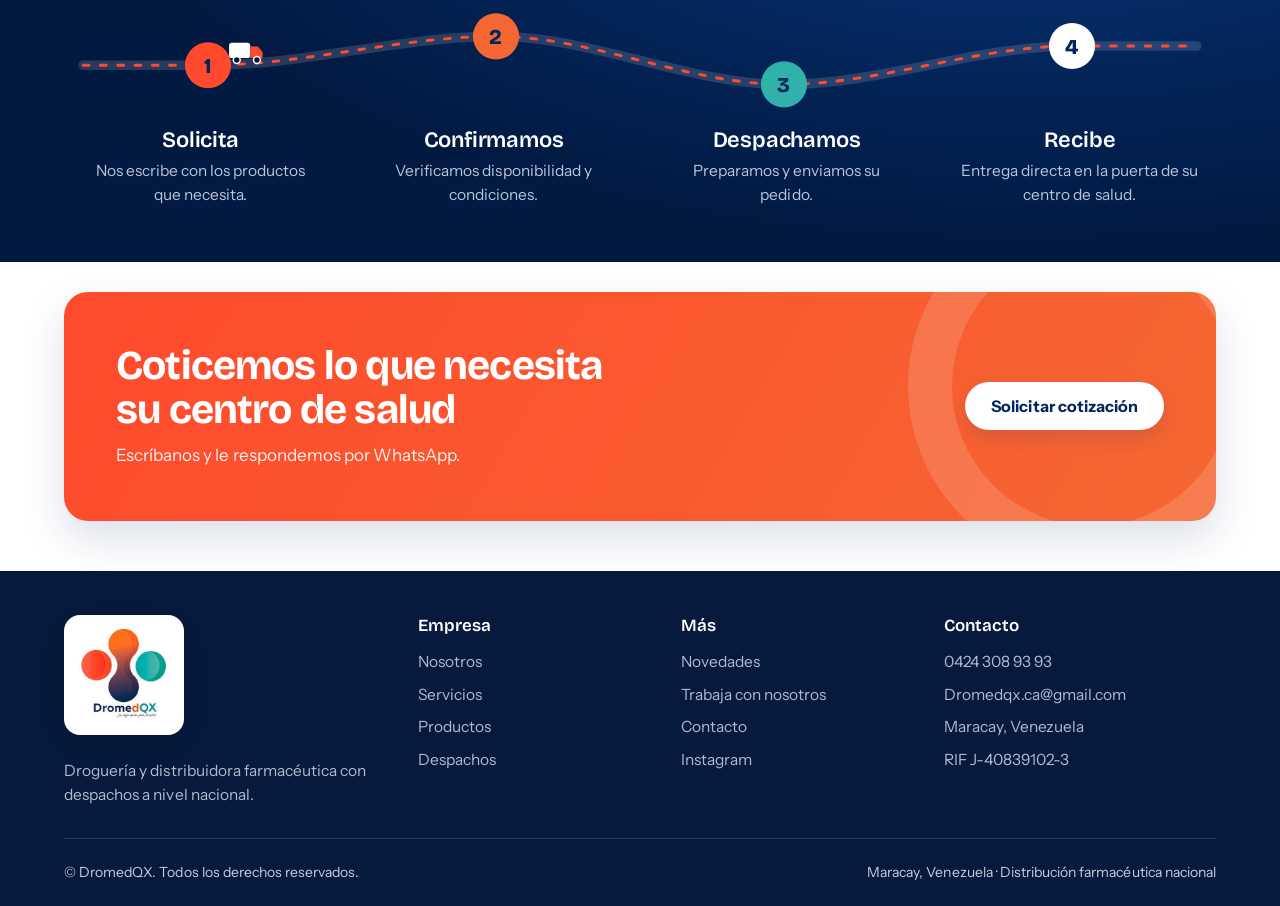
==== commit 083cb5eb: "Chips del hero en cristal con iconos (sin repetir cifras), tarjetas de cifras alineadas, menos hueco" ====
--- a/index.html
+++ b/index.html
@@ -18,17 +18,17 @@
 <g class="lb"><text x="495" y="137" text-anchor="start">Caracas</text><text x="386" y="177" text-anchor="middle">Valencia</text><text x="140" y="98" text-anchor="middle">Maracaibo</text><text x="297" y="189" text-anchor="middle">Barquisimeto</text><text x="171" y="292" text-anchor="middle">Mérida</text><text x="98" y="350" text-anchor="middle">San Cristóbal</text><text x="248" y="292" text-anchor="middle">Barinas</text><text x="728" y="162" text-anchor="middle">Maturín</text><text x="788" y="310" text-anchor="middle">Cd. Guayana</text></g>
 <text class="hub" x="428" y="117" text-anchor="middle">MARACAY</text>
 </svg></div>
-<div class="mh-chips"><div class="chip k1"><b>10+</b><span>años de<br>experiencia</span></div><div class="chip k2"><i></i><span>Importación directa<br>de marcas aliadas</span></div><div class="chip k3"><i></i><span>Líneas de crédito<br>para clientes</span></div></div>
+<div class="mh-chips"><div class="chip k1"><i class="ci"><svg viewBox="0 0 24 24"><path d="M12 21s-7-6.2-7-11.5A7 7 0 0 1 19 9.5C19 14.8 12 21 12 21z"/><circle cx="12" cy="9.5" r="2.5"/></svg></i><span><small>Sede</small><b>Maracay, Aragua</b></span></div><div class="chip k2"><i class="ci t"><svg viewBox="0 0 24 24"><path d="M12 3 4 7v10l8 4 8-4V7z"/><path d="M4 7l8 4 8-4M12 11v10"/></svg></i><span><small>Marcas</small><b>Metowell · Kortwell</b></span></div><div class="chip k3"><i class="ci b"><svg viewBox="0 0 24 24"><path d="M9 3h6v6h6v6h-6v6H9v-6H3V9h6z"/></svg></i><span><small>Atendemos a</small><b>Clínicas, hospitales y farmacias</b></span></div></div>
 <div class="mh-copy"><div class="wrap"><h1 class="in">Un punto en Maracay.<span>Toda Venezuela.</span></h1>
 <p class="lead in" style="--d:.1s">Medicamentos e insumos médicos con despachos a nivel nacional, directo a la puerta de su clínica, hospital o farmacia.</p>
 <div class="ctas in" style="--d:.2s"><a class="btn" href="contacto.html">Solicitar cotización</a><a class="btn g" href="despachos.html">Cómo despachamos</a></div></div></div>
 </section>
 <div class="band-w"><div class="band" aria-hidden="true"><div class="mq"><span>Importación directa</span><i></i><span>Despachos nacionales</span><i></i><span>Líneas de crédito</span><i></i><span>Metowell</span><i></i><span>Kortwell</span><i></i><span>Más de 10 años</span><i></i><span>Importación directa</span><i></i><span>Despachos nacionales</span><i></i><span>Líneas de crédito</span><i></i><span>Metowell</span><i></i><span>Kortwell</span><i></i><span>Más de 10 años</span><i></i></div></div></div>
 <section class="stats-section"><div class="wrap"><div class="stats in">
-<div><b data-n="10" data-s="+">0</b><span>años en el mercado farmacéutico</span></div>
-<div><b>Nacional</b><span>cobertura de despachos</span></div>
-<div><b>Directa</b><span>importación de marcas propias y aliadas</span></div>
-<div><b>Crédito</b><span>líneas para clientes aprobados</span></div></div></div></section>
+<div><i class="si"><svg viewBox="0 0 24 24"><rect x="3.5" y="5" width="17" height="15" rx="3"/><path d="M8 3v4M16 3v4M3.5 10h17"/></svg></i><b data-n="10" data-s="+">0</b><span>años en el mercado farmacéutico</span></div>
+<div><i class="si t"><svg viewBox="0 0 24 24"><path d="M12 21s-7-6.2-7-11.5A7 7 0 0 1 19 9.5C19 14.8 12 21 12 21z"/><circle cx="12" cy="9.5" r="2.5"/></svg></i><b>Nacional</b><span>cobertura de despachos</span></div>
+<div><i class="si b"><svg viewBox="0 0 24 24"><path d="M12 3 4 7v10l8 4 8-4V7z"/><path d="M4 7l8 4 8-4M12 11v10"/></svg></i><b>Directa</b><span>importación de marcas propias y aliadas</span></div>
+<div><i class="si"><svg viewBox="0 0 24 24"><rect x="3" y="5.5" width="18" height="13" rx="3"/><path d="M3 10h18M7 15h4"/></svg></i><b>Crédito</b><span>líneas para clientes aprobados</span></div></div></div></section>
 <section class="tint"><div class="wrap"><div class="sh"><span class="tag">Qué hacemos</span><h2>Un aliado para el abastecimiento de su centro de salud</h2></div>
 <div class="cards photo-cards">
 <a class="card photo-card in" href="servicios.html"><div class="card-photo ph"><img src="https://scontent-sea5-2.cdninstagram.com/v/t39.30808-6/790425818_1038912542316214_2421467341976546615_n.jpg?stp=dst-jpg_e35_tt6&_nc_cat=108&_nc_map=urlgen_bucketless&cb=30a688f7-ea5c0a5a&ig_cache_key=Mzk3ODAxODczNzIzOTQ5MzEzNg%3D%3D.3-ccb7-5-cb30a688f7-ea5c0a5a&ccb=7-5&_nc_sid=58cdad&efg=eyJ2ZW5jb2RlX3RhZyI6IkZFRUQueHBpZHMuMTA4MC5zZHIucmVndWxhcl9waG90by5DMyJ9&_nc_ohc=Wuy4vWzuGxsQ7kNvwG24w13&_nc_oc=AdoqhhiYhG0AAnR4g00TqTX8-TjTNU4cdVVRvZEgO30L-wsx3Ojt5UYXlpIjUJg8KMg&_nc_zt=23&_nc_ht=scontent-sea5-2.cdninstagram.com&_nc_gid=qZ4B_UUIvl3SY4LY7eOhCA&_nc_ss=7baaf&oh=00_AQRatmlVjxUPjwMQVixbjr8KMrbOeSFhLsPxh4OKNEXCqg&oe=6AFBEA20" data-o="https://scontent-sea5-2.cdninstagram.com/v/t39.30808-6/790425818_1038912542316214_2421467341976546615_n.jpg?stp=dst-jpg_e35_tt6&_nc_cat=108&_nc_map=urlgen_bucketless&cb=30a688f7-ea5c0a5a&ig_cache_key=Mzk3ODAxODczNzIzOTQ5MzEzNg%3D%3D.3-ccb7-5-cb30a688f7-ea5c0a5a&ccb=7-5&_nc_sid=58cdad&efg=eyJ2ZW5jb2RlX3RhZyI6IkZFRUQueHBpZHMuMTA4MC5zZHIucmVndWxhcl9waG90by5DMyJ9&_nc_ohc=Wuy4vWzuGxsQ7kNvwG24w13&_nc_oc=AdoqhhiYhG0AAnR4g00TqTX8-TjTNU4cdVVRvZEgO30L-wsx3Ojt5UYXlpIjUJg8KMg&_nc_zt=23&_nc_ht=scontent-sea5-2.cdninstagram.com&_nc_gid=qZ4B_UUIvl3SY4LY7eOhCA&_nc_ss=7baaf&oh=00_AQRatmlVjxUPjwMQVixbjr8KMrbOeSFhLsPxh4OKNEXCqg&oe=6AFBEA20" alt="Pedido directo a la puerta" loading="lazy" decoding="async" onload="this.parentNode.classList.add('ok')" onerror="fb(this)"></div><div class="card-copy"><span class="tag">01 · Servicio</span><h3>Servicios</h3><p>Distribución, importación directa y líneas de crédito para clínicas, hospitales y farmacias.</p><span class="more">Ver servicios</span></div></a>
--- a/assets/style.css
+++ b/assets/style.css
@@ -407,3 +407,35 @@
 
 /* la web tiene un solo diseño: evita el modo oscuro automático de algunos navegadores (p. ej. Xiaomi) */
 :root{color-scheme:only light}
+
+/* chips del hero: cristal oscuro con icono */
+.chip{background:linear-gradient(145deg,rgba(255,255,255,.16),rgba(255,255,255,.06));border:1px solid rgba(255,255,255,.22);-webkit-backdrop-filter:blur(14px) saturate(1.3);backdrop-filter:blur(14px) saturate(1.3);color:#fff;border-radius:20px;padding:12px 18px 12px 12px;gap:12px;box-shadow:0 18px 40px rgba(0,0,0,.35),inset 0 1px 0 rgba(255,255,255,.18)}
+.chip .ci{width:42px;height:42px;border-radius:13px;flex:none;display:grid;place-items:center;background:linear-gradient(135deg,#ff6a3d,#e5391c);box-shadow:0 6px 16px rgba(255,90,50,.45)}
+.chip .ci.t{background:linear-gradient(135deg,#2fc4b8,#12857c);box-shadow:0 6px 16px rgba(30,180,165,.4)}
+.chip .ci.b{background:linear-gradient(135deg,#4d7dff,#2a4fd0);box-shadow:0 6px 16px rgba(60,100,230,.4)}
+.chip .ci svg{width:22px;height:22px;fill:none;stroke:#fff;stroke-width:1.8;stroke-linecap:round;stroke-linejoin:round}
+.chip span{display:flex;flex-direction:column;gap:3px;text-align:left}
+.chip small{font:600 11.5px/1 var(--bf,inherit);color:rgba(255,255,255,.66);letter-spacing:.02em}
+.chip span b{font:700 15px/1.2 var(--hf);color:#fff;letter-spacing:-.01em}
+@media(max-width:900px){
+ .mh-chips{inset:auto 0 26px 0;padding:6px 20px 16px;scroll-padding:0 20px;gap:12px}
+ .mh-chips::after{content:"";flex:0 0 8px}
+ .chip{box-shadow:0 14px 30px rgba(0,0,0,.35),inset 0 1px 0 rgba(255,255,255,.18)}
+ .chip.k3 span b{max-width:170px}
+}
+
+/* cifras: tarjetas con icono, alineadas */
+.stats-section .stats{background:transparent;box-shadow:none;border:0;border-radius:0;overflow:visible;gap:16px}
+.stats-section .stats>div{position:relative;background:#fff;border:1px solid var(--line);border-radius:20px;padding:22px 22px 24px;min-height:0;display:flex;flex-direction:column;align-items:flex-start;justify-content:flex-start;gap:6px;box-shadow:0 14px 34px rgba(10,35,90,.07);overflow:hidden}
+.stats-section .stats>div:before{content:"";position:absolute;left:0;top:0;height:3px;width:100%;background:linear-gradient(90deg,#ff5a32,#ff8a5c)}
+.stats-section .stats>div:nth-child(2):before{background:linear-gradient(90deg,#12a89c,#5ad6cb)}
+.stats-section .stats>div:nth-child(3):before{background:linear-gradient(90deg,#2a4fd0,#6c93ff)}
+.stats-section .stats>div:nth-child(4):before{background:linear-gradient(90deg,#ff5a32,#ff8a5c)}
+.stats .si{width:40px;height:40px;border-radius:12px;display:grid;place-items:center;background:#fff1ec;margin-bottom:8px}
+.stats .si.t{background:#e3f7f5}.stats .si.b{background:#e8eeff}
+.stats .si svg{width:21px;height:21px;fill:none;stroke:#e5391c;stroke-width:1.9;stroke-linecap:round;stroke-linejoin:round}
+.stats .si.t svg{stroke:#12857c}.stats .si.b svg{stroke:#2a4fd0}
+.stats-section .stats b{font-size:clamp(28px,3vw,42px)}
+.stats-section .stats span{font-size:14px;line-height:1.4}
+@media(max-width:900px){.stats-section .stats{gap:12px}.stats-section .stats>div{padding:18px 16px 20px;min-height:150px}.stats .si{width:36px;height:36px;margin-bottom:6px}.stats-section .stats b{font-size:27px}}
+@media(max-width:900px){.mh{height:clamp(676px,176vw,780px)}}
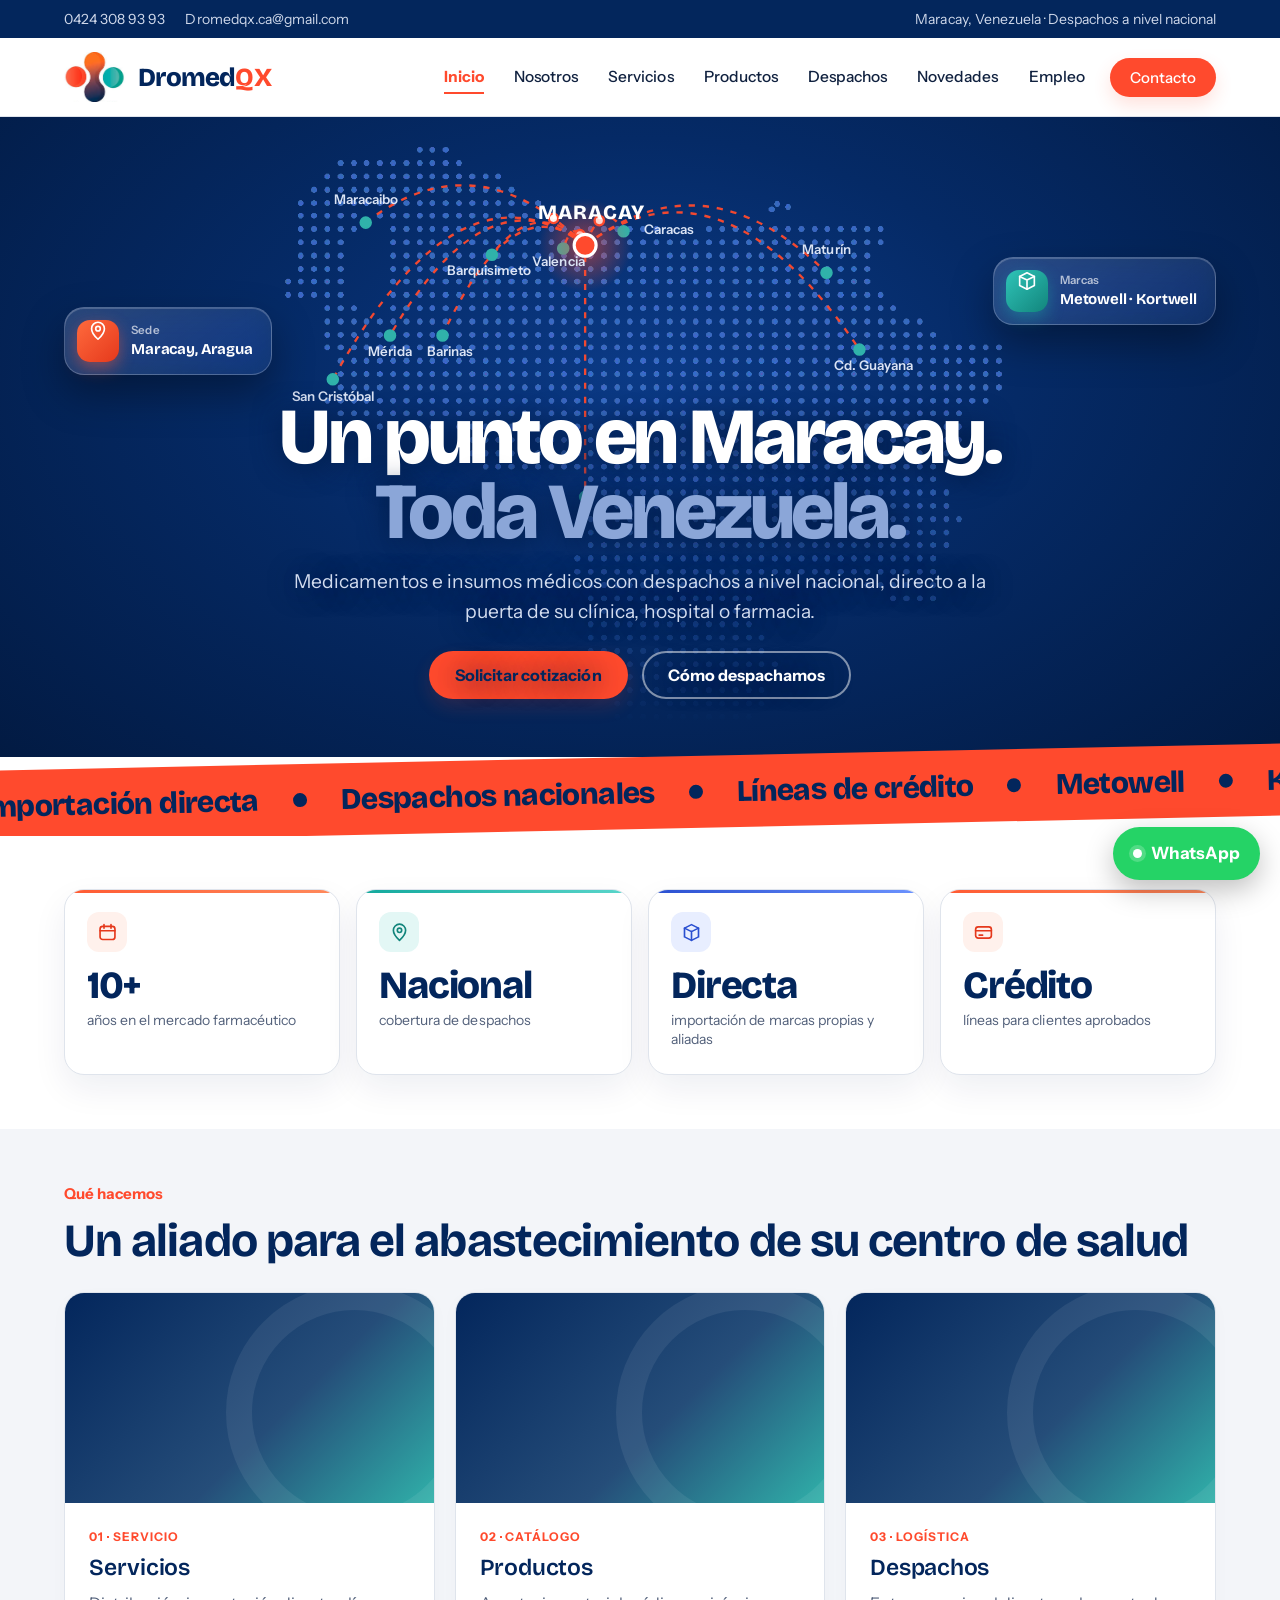
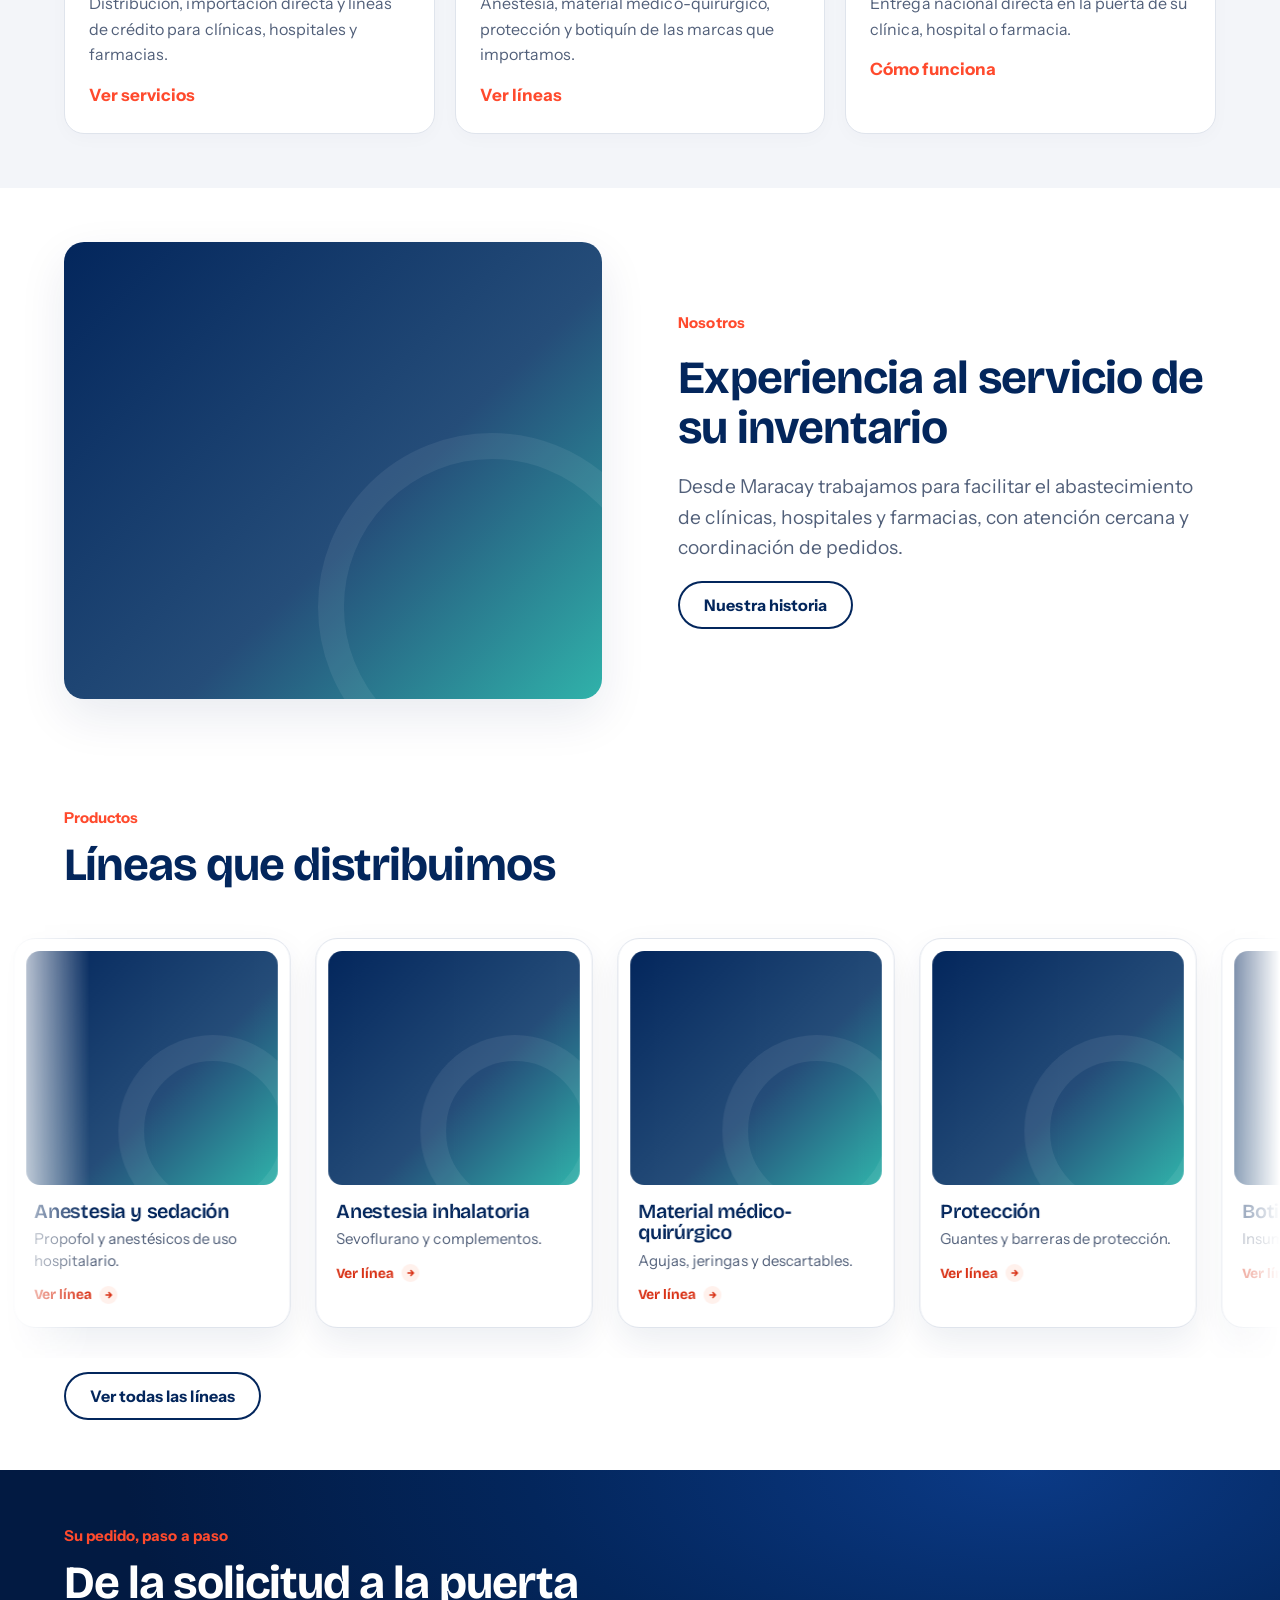
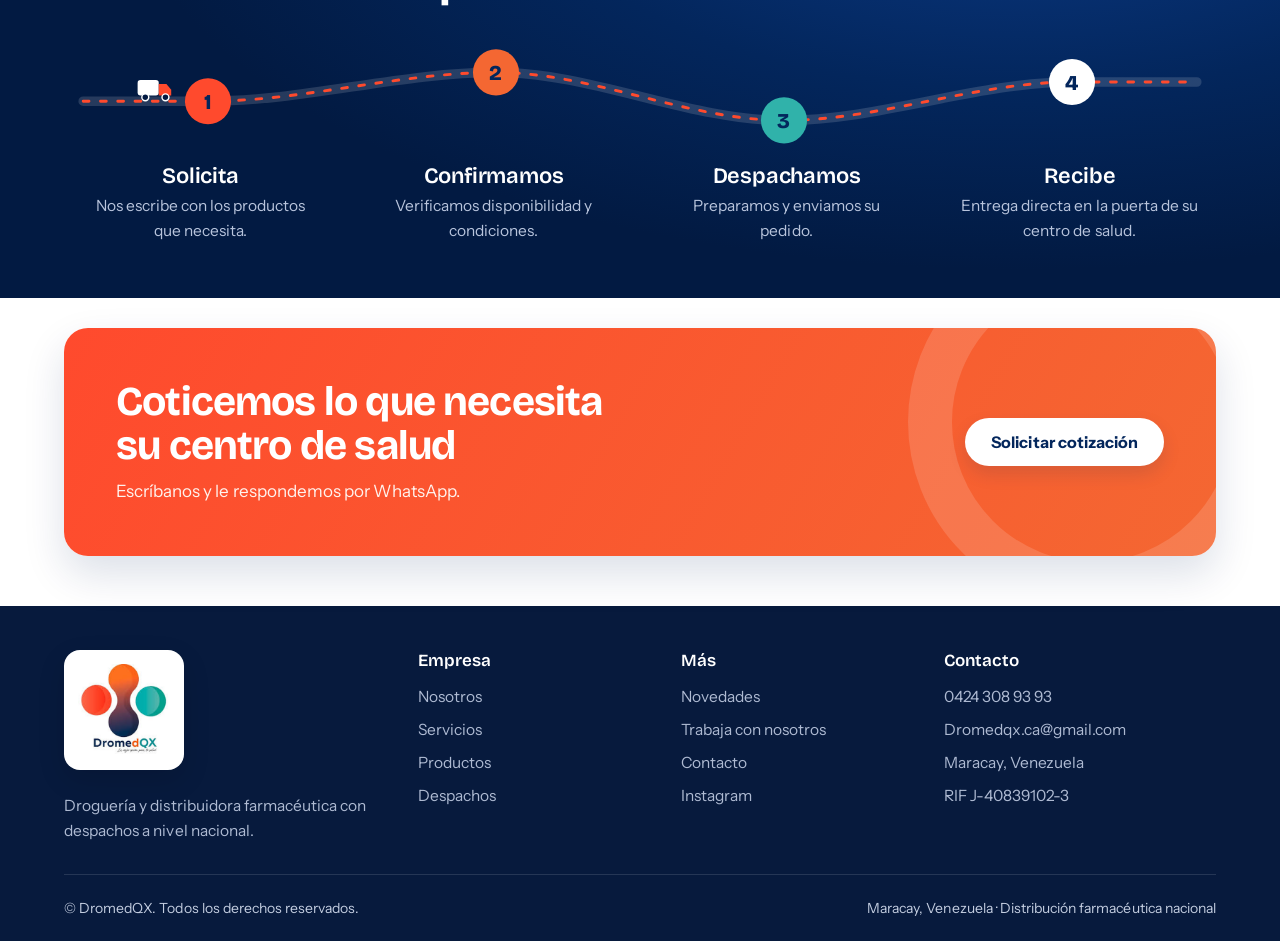
==== commit 011c61c2: "Carrusel de productos: cada tarjeta enlaza a su línea en Productos (con resaltado), sin romper el ar" ====
--- a/index.html
+++ b/index.html
@@ -37,7 +37,7 @@
 </div></div></section>
 <section><div class="wrap split"><div class="ph " style=""><img src="https://scontent-sea5-2.cdninstagram.com/v/t39.30808-6/773800386_1023067850567350_1589010613424152975_n.jpg?stp=dst-jpg_e35_tt6&_nc_cat=111&_nc_map=urlgen_bucketless&cb=30a688f7-ea5c0a5a&ig_cache_key=Mzk2MzUyMzMxNzkyODY2NzI0NA%3D%3D.3-ccb7-5-cb30a688f7-ea5c0a5a&ccb=7-5&_nc_sid=58cdad&efg=eyJ2ZW5jb2RlX3RhZyI6IkZFRUQueHBpZHMuMTA4MC5zZHIucmVndWxhcl9waG90by5DMyJ9&_nc_ohc=pIWbtvgdUosQ7kNvwG9ZrUs&_nc_oc=AdqU0FeO1jpjzYP7CpoU_eGb_SCMBlHTqJl9BzX2n1rhsw-DQ9gviqGfjepZk72kaZg&_nc_zt=23&_nc_ht=scontent-sea5-2.cdninstagram.com&_nc_gid=YKhUAAevLilpVdO94preXA&_nc_ss=7baaf&oh=00_AQS1lSadOm_jTviP_Kt6ZvfZxfsTfBZLCKOHNRBrlyrrjQ&oe=6AFBD925" data-o="https://scontent-sea5-2.cdninstagram.com/v/t39.30808-6/773800386_1023067850567350_1589010613424152975_n.jpg?stp=dst-jpg_e35_tt6&_nc_cat=111&_nc_map=urlgen_bucketless&cb=30a688f7-ea5c0a5a&ig_cache_key=Mzk2MzUyMzMxNzkyODY2NzI0NA%3D%3D.3-ccb7-5-cb30a688f7-ea5c0a5a&ccb=7-5&_nc_sid=58cdad&efg=eyJ2ZW5jb2RlX3RhZyI6IkZFRUQueHBpZHMuMTA4MC5zZHIucmVndWxhcl9waG90by5DMyJ9&_nc_ohc=pIWbtvgdUosQ7kNvwG9ZrUs&_nc_oc=AdqU0FeO1jpjzYP7CpoU_eGb_SCMBlHTqJl9BzX2n1rhsw-DQ9gviqGfjepZk72kaZg&_nc_zt=23&_nc_ht=scontent-sea5-2.cdninstagram.com&_nc_gid=YKhUAAevLilpVdO94preXA&_nc_ss=7baaf&oh=00_AQS1lSadOm_jTviP_Kt6ZvfZxfsTfBZLCKOHNRBrlyrrjQ&oe=6AFBD925" alt="Equipo DromedQX, 10 años" loading="lazy" decoding="async" onload="this.parentNode.classList.add('ok')" onerror="fb(this)"></div><div class="tx in"><span class="tag">Nosotros</span><h2>Experiencia al servicio de su inventario</h2><p class="lead">Desde Maracay trabajamos para facilitar el abastecimiento de clínicas, hospitales y farmacias, con atención cercana y coordinación de pedidos.</p><div><a class="btn o" href="nosotros.html">Nuestra historia</a></div></div></div></section>
 <section class="pcar-sec"><div class="wrap"><div class="sh"><span class="tag">Productos</span><h2>Líneas que distribuimos</h2></div></div>
-<div class="pcar" role="region" aria-label="Líneas de productos, carrusel automático"><div class="pcar-track"><article class="pc"><div class="ph"><img src="https://scontent-sea5-1.cdninstagram.com/v/t39.30808-6/795015371_1055780077296127_5707658084665530307_n.jpg?stp=dst-jpg_e35_tt6&_nc_cat=102&_nc_map=urlgen_bucketless&cb=30a688f7-ea5c0a5a&ig_cache_key=Mzk5MTI4NjA2NzgxNTcyNjkxOA%3D%3D.3-ccb7-5-cb30a688f7-ea5c0a5a&ccb=7-5&_nc_sid=58cdad&efg=eyJ2ZW5jb2RlX3RhZyI6IkZFRUQueHBpZHMuMTA4MC5zZHIucmVndWxhcl9waG90by5DMyJ9&_nc_ohc=9C4IXAkaN9IQ7kNvwHeiSQj&_nc_oc=AdrEYIDjqaxU4mPLlQeAYIajMEk4V0OhF7lBn59Bo1VH-MOqOHdwweNZho-v7PKN1_E&_nc_zt=23&_nc_ht=scontent-sea5-1.cdninstagram.com&_nc_gid=qZ4B_UUIvl3SY4LY7eOhCA&_nc_ss=7baaf&oh=00_AQSSPY9XNle5Wkq1E7rkeM8yew-IiZNxhla_k220YJsCsw&oe=6AFBFFB9" data-o="https://scontent-sea5-1.cdninstagram.com/v/t39.30808-6/795015371_1055780077296127_5707658084665530307_n.jpg?stp=dst-jpg_e35_tt6&_nc_cat=102&_nc_map=urlgen_bucketless&cb=30a688f7-ea5c0a5a&ig_cache_key=Mzk5MTI4NjA2NzgxNTcyNjkxOA%3D%3D.3-ccb7-5-cb30a688f7-ea5c0a5a&ccb=7-5&_nc_sid=58cdad&efg=eyJ2ZW5jb2RlX3RhZyI6IkZFRUQueHBpZHMuMTA4MC5zZHIucmVndWxhcl9waG90by5DMyJ9&_nc_ohc=9C4IXAkaN9IQ7kNvwHeiSQj&_nc_oc=AdrEYIDjqaxU4mPLlQeAYIajMEk4V0OhF7lBn59Bo1VH-MOqOHdwweNZho-v7PKN1_E&_nc_zt=23&_nc_ht=scontent-sea5-1.cdninstagram.com&_nc_gid=qZ4B_UUIvl3SY4LY7eOhCA&_nc_ss=7baaf&oh=00_AQSSPY9XNle5Wkq1E7rkeM8yew-IiZNxhla_k220YJsCsw&oe=6AFBFFB9" alt="Anestesia y sedación" loading="lazy" decoding="async" onload="this.parentNode.classList.add('ok')" onerror="fb(this)"></div><h3>Anestesia y sedación</h3><p>Propofol y anestésicos de uso hospitalario.</p></article><article class="pc"><div class="ph"><img src="https://scontent-sea5-1.cdninstagram.com/v/t39.30808-6/808285212_1049857041221764_6889200803939553299_n.jpg?stp=dst-jpg_e35_tt6&_nc_cat=104&_nc_map=urlgen_bucketless&cb=30a688f7-ea5c0a5a&ig_cache_key=Mzk4NjE0MDQ0MTQzNjI3OTIzMw%3D%3D.3-ccb7-5-cb30a688f7-ea5c0a5a&ccb=7-5&_nc_sid=58cdad&efg=eyJ2ZW5jb2RlX3RhZyI6IkZFRUQueHBpZHMuMTA4MC5zZHIucmVndWxhcl9waG90by5DMyJ9&_nc_ohc=m6XWejkkuAoQ7kNvwGmmADJ&_nc_oc=AdoWYXtp6ATDtlJB3H4roOeSF4FEE1PlLjI8YJF5z8ABQvz_DfWysDmHWY6dIMwjY8M&_nc_zt=23&_nc_ht=scontent-sea5-1.cdninstagram.com&_nc_gid=qZ4B_UUIvl3SY4LY7eOhCA&_nc_ss=7baaf&oh=00_AQRglhghpRyqelYhsvhliDwAs6NPoNjySgbeX54PjYN4yQ&oe=6AFBF57F" data-o="https://scontent-sea5-1.cdninstagram.com/v/t39.30808-6/808285212_1049857041221764_6889200803939553299_n.jpg?stp=dst-jpg_e35_tt6&_nc_cat=104&_nc_map=urlgen_bucketless&cb=30a688f7-ea5c0a5a&ig_cache_key=Mzk4NjE0MDQ0MTQzNjI3OTIzMw%3D%3D.3-ccb7-5-cb30a688f7-ea5c0a5a&ccb=7-5&_nc_sid=58cdad&efg=eyJ2ZW5jb2RlX3RhZyI6IkZFRUQueHBpZHMuMTA4MC5zZHIucmVndWxhcl9waG90by5DMyJ9&_nc_ohc=m6XWejkkuAoQ7kNvwGmmADJ&_nc_oc=AdoWYXtp6ATDtlJB3H4roOeSF4FEE1PlLjI8YJF5z8ABQvz_DfWysDmHWY6dIMwjY8M&_nc_zt=23&_nc_ht=scontent-sea5-1.cdninstagram.com&_nc_gid=qZ4B_UUIvl3SY4LY7eOhCA&_nc_ss=7baaf&oh=00_AQRglhghpRyqelYhsvhliDwAs6NPoNjySgbeX54PjYN4yQ&oe=6AFBF57F" alt="Anestesia inhalatoria" loading="lazy" decoding="async" onload="this.parentNode.classList.add('ok')" onerror="fb(this)"></div><h3>Anestesia inhalatoria</h3><p>Sevoflurano y complementos.</p></article><article class="pc"><div class="ph"><img src="https://scontent-sea5-1.cdninstagram.com/v/t39.30808-6/813282605_1050812891126179_7014519689227134304_n.jpg?stp=dst-jpg_e35_tt6&_nc_cat=103&_nc_map=urlgen_bucketless&cb=30a688f7-ea5c0a5a&ig_cache_key=Mzk4Njk2NjQ1MTYzNTQxNDIxNA%3D%3D.3-ccb7-5-cb30a688f7-ea5c0a5a&ccb=7-5&_nc_sid=58cdad&efg=eyJ2ZW5jb2RlX3RhZyI6IkZFRUQueHBpZHMuMTA4MC5zZHIucmVndWxhcl9waG90by5DMyJ9&_nc_ohc=sy-7YuBcFPYQ7kNvwErqedq&_nc_oc=AdpJJmbaP12eoMs5fGf3gS3LT2UUncmdDr0YguSkBIr8b9Dywg5-Mrp-E03OeA3XYPE&_nc_zt=23&_nc_ht=scontent-sea5-1.cdninstagram.com&_nc_gid=qZ4B_UUIvl3SY4LY7eOhCA&_nc_ss=7baaf&oh=00_AQTLcwAQ_Se69cL9txNBfCW6HCRb_2jlBKU8eMSjqdGTdQ&oe=6AFBF845" data-o="https://scontent-sea5-1.cdninstagram.com/v/t39.30808-6/813282605_1050812891126179_7014519689227134304_n.jpg?stp=dst-jpg_e35_tt6&_nc_cat=103&_nc_map=urlgen_bucketless&cb=30a688f7-ea5c0a5a&ig_cache_key=Mzk4Njk2NjQ1MTYzNTQxNDIxNA%3D%3D.3-ccb7-5-cb30a688f7-ea5c0a5a&ccb=7-5&_nc_sid=58cdad&efg=eyJ2ZW5jb2RlX3RhZyI6IkZFRUQueHBpZHMuMTA4MC5zZHIucmVndWxhcl9waG90by5DMyJ9&_nc_ohc=sy-7YuBcFPYQ7kNvwErqedq&_nc_oc=AdpJJmbaP12eoMs5fGf3gS3LT2UUncmdDr0YguSkBIr8b9Dywg5-Mrp-E03OeA3XYPE&_nc_zt=23&_nc_ht=scontent-sea5-1.cdninstagram.com&_nc_gid=qZ4B_UUIvl3SY4LY7eOhCA&_nc_ss=7baaf&oh=00_AQTLcwAQ_Se69cL9txNBfCW6HCRb_2jlBKU8eMSjqdGTdQ&oe=6AFBF845" alt="Material médico-quirúrgico" loading="lazy" decoding="async" onload="this.parentNode.classList.add('ok')" onerror="fb(this)"></div><h3>Material médico-quirúrgico</h3><p>Agujas, jeringas y descartables.</p></article><article class="pc"><div class="ph"><img src="https://scontent-sea5-2.cdninstagram.com/v/t39.30808-6/813790913_1051567071050761_8587886321427219595_n.jpg?stp=dst-jpg_e35_tt6&_nc_cat=106&_nc_map=urlgen_bucketless&cb=30a688f7-ea5c0a5a&ig_cache_key=Mzk4NzYxODA0ODczMjMzODc3MA%3D%3D.3-ccb7-5-cb30a688f7-ea5c0a5a&ccb=7-5&_nc_sid=58cdad&efg=eyJ2ZW5jb2RlX3RhZyI6IkZFRUQueHBpZHMuMTA4MC5zZHIucmVndWxhcl9waG90by5DMyJ9&_nc_ohc=jlMguMwv5JcQ7kNvwEoP1zO&_nc_oc=AdqCnkyWTY9mFkBaqM9lMJ_a1IpK4MxJ2tkTGdOuq4Dtp9Mfesxnb-5ueyCbz0WTOaU&_nc_zt=23&_nc_ht=scontent-sea5-2.cdninstagram.com&_nc_gid=qZ4B_UUIvl3SY4LY7eOhCA&_nc_ss=7baaf&oh=00_AQQpa3NstjZgdGjfgZPzBfoWL3Fg8uUJTCzUEKGoA_BAVQ&oe=6AFBD230" data-o="https://scontent-sea5-2.cdninstagram.com/v/t39.30808-6/813790913_1051567071050761_8587886321427219595_n.jpg?stp=dst-jpg_e35_tt6&_nc_cat=106&_nc_map=urlgen_bucketless&cb=30a688f7-ea5c0a5a&ig_cache_key=Mzk4NzYxODA0ODczMjMzODc3MA%3D%3D.3-ccb7-5-cb30a688f7-ea5c0a5a&ccb=7-5&_nc_sid=58cdad&efg=eyJ2ZW5jb2RlX3RhZyI6IkZFRUQueHBpZHMuMTA4MC5zZHIucmVndWxhcl9waG90by5DMyJ9&_nc_ohc=jlMguMwv5JcQ7kNvwEoP1zO&_nc_oc=AdqCnkyWTY9mFkBaqM9lMJ_a1IpK4MxJ2tkTGdOuq4Dtp9Mfesxnb-5ueyCbz0WTOaU&_nc_zt=23&_nc_ht=scontent-sea5-2.cdninstagram.com&_nc_gid=qZ4B_UUIvl3SY4LY7eOhCA&_nc_ss=7baaf&oh=00_AQQpa3NstjZgdGjfgZPzBfoWL3Fg8uUJTCzUEKGoA_BAVQ&oe=6AFBD230" alt="Protección" loading="lazy" decoding="async" onload="this.parentNode.classList.add('ok')" onerror="fb(this)"></div><h3>Protección</h3><p>Guantes y barreras de protección.</p></article><article class="pc"><div class="ph"><img src="https://scontent-sea5-1.cdninstagram.com/v/t39.30808-6/786243478_1032355099638625_3738453651205028016_n.jpg?stp=dst-jpg_e35_tt6&_nc_cat=102&_nc_map=urlgen_bucketless&cb=30a688f7-ea5c0a5a&ig_cache_key=Mzk3MTAyMTM3MjU4NzYzOTI2NA%3D%3D.3-ccb7-5-cb30a688f7-ea5c0a5a&ccb=7-5&_nc_sid=58cdad&efg=eyJ2ZW5jb2RlX3RhZyI6IkZFRUQueHBpZHMuMTA4MC5zZHIucmVndWxhcl9waG90by5DMyJ9&_nc_ohc=YAS0lVBKexcQ7kNvwFPCzpO&_nc_oc=AdppbNwAD2BQBDsYif8czlzZXoa2ywc5QpEdsuA0h4_cRw4WE-ofMmqQmqFpsx4aPZA&_nc_zt=23&_nc_ht=scontent-sea5-1.cdninstagram.com&_nc_gid=qZ4B_UUIvl3SY4LY7eOhCA&_nc_ss=7baaf&oh=00_AQRxs9mldKWUJp8PrBveymKsDt-lF30mg4LjH-d6C8A1gA&oe=6AFBD613" data-o="https://scontent-sea5-1.cdninstagram.com/v/t39.30808-6/786243478_1032355099638625_3738453651205028016_n.jpg?stp=dst-jpg_e35_tt6&_nc_cat=102&_nc_map=urlgen_bucketless&cb=30a688f7-ea5c0a5a&ig_cache_key=Mzk3MTAyMTM3MjU4NzYzOTI2NA%3D%3D.3-ccb7-5-cb30a688f7-ea5c0a5a&ccb=7-5&_nc_sid=58cdad&efg=eyJ2ZW5jb2RlX3RhZyI6IkZFRUQueHBpZHMuMTA4MC5zZHIucmVndWxhcl9waG90by5DMyJ9&_nc_ohc=YAS0lVBKexcQ7kNvwFPCzpO&_nc_oc=AdppbNwAD2BQBDsYif8czlzZXoa2ywc5QpEdsuA0h4_cRw4WE-ofMmqQmqFpsx4aPZA&_nc_zt=23&_nc_ht=scontent-sea5-1.cdninstagram.com&_nc_gid=qZ4B_UUIvl3SY4LY7eOhCA&_nc_ss=7baaf&oh=00_AQRxs9mldKWUJp8PrBveymKsDt-lF30mg4LjH-d6C8A1gA&oe=6AFBD613" alt="Botiquín" loading="lazy" decoding="async" onload="this.parentNode.classList.add('ok')" onerror="fb(this)"></div><h3>Botiquín</h3><p>Insumos para primeros auxilios.</p></article><article class="pc"><div class="ph"><img src="https://scontent-sea5-1.cdninstagram.com/v/t39.30808-6/835886716_1068694719337996_1441254862140245564_n.jpg?stp=dst-jpg_e35_tt6&_nc_cat=106&_nc_map=urlgen_bucketless&cb=30a688f7-ea5c0a5a&ig_cache_key=NDAwMTMxNjEzMTE4MTQ3OTIwMQ%3D%3D.3-ccb7-5-cb30a688f7-ea5c0a5a&ccb=7-5&_nc_sid=58cdad&efg=eyJ2ZW5jb2RlX3RhZyI6IkZFRUQueHBpZHMuMTA4MC5zZHIucmVndWxhcl9waG90by5DMyJ9&_nc_ohc=09b4rZxi90IQ7kNvwEfNoAB&_nc_oc=AdrlBrk4lsDzoyxotzlhyv_EsFOEt5Z858aCLTmiq1ZTaEex4AKzA9wRNsa2VhaJt50&_nc_zt=23&_nc_ht=scontent-sea5-1.cdninstagram.com&_nc_gid=YKhUAAevLilpVdO94preXA&_nc_ss=7baaf&oh=00_AQQUbR411uCoZhJwHfnXZJE3EpP2_ZP0Au77ztpidILZRg&oe=6AFBEDAD" data-o="https://scontent-sea5-1.cdninstagram.com/v/t39.30808-6/835886716_1068694719337996_1441254862140245564_n.jpg?stp=dst-jpg_e35_tt6&_nc_cat=106&_nc_map=urlgen_bucketless&cb=30a688f7-ea5c0a5a&ig_cache_key=NDAwMTMxNjEzMTE4MTQ3OTIwMQ%3D%3D.3-ccb7-5-cb30a688f7-ea5c0a5a&ccb=7-5&_nc_sid=58cdad&efg=eyJ2ZW5jb2RlX3RhZyI6IkZFRUQueHBpZHMuMTA4MC5zZHIucmVndWxhcl9waG90by5DMyJ9&_nc_ohc=09b4rZxi90IQ7kNvwEfNoAB&_nc_oc=AdrlBrk4lsDzoyxotzlhyv_EsFOEt5Z858aCLTmiq1ZTaEex4AKzA9wRNsa2VhaJt50&_nc_zt=23&_nc_ht=scontent-sea5-1.cdninstagram.com&_nc_gid=YKhUAAevLilpVdO94preXA&_nc_ss=7baaf&oh=00_AQQUbR411uCoZhJwHfnXZJE3EpP2_ZP0Au77ztpidILZRg&oe=6AFBEDAD" alt="Metowell" loading="lazy" decoding="async" onload="this.parentNode.classList.add('ok')" onerror="fb(this)"></div><h3>Metowell</h3><p>Marca importada por DromedQX.</p></article><article class="pc"><div class="ph"><img src="https://scontent-sea5-2.cdninstagram.com/v/t39.30808-6/801938794_1047215024819299_4427892594760132427_n.jpg?stp=dst-jpg_e35_tt6&_nc_cat=107&_nc_map=urlgen_bucketless&cb=30a688f7-ea5c0a5a&ig_cache_key=Mzk4MzkzODE3OTU4OTU5MzA2MQ%3D%3D.3-ccb7-5-cb30a688f7-ea5c0a5a&ccb=7-5&_nc_sid=58cdad&efg=eyJ2ZW5jb2RlX3RhZyI6IkZFRUQueHBpZHMuMTA4MC5zZHIucmVndWxhcl9waG90by5DMyJ9&_nc_ohc=DVdS4Oh43BsQ7kNvwGF8_kZ&_nc_oc=Adp0owwGYGVHJp4R57qOUjmTEMX5A1Cg6QP-K3cwF4GpWqfg44PGZbP10EJgeaLf6A4&_nc_zt=23&_nc_ht=scontent-sea5-2.cdninstagram.com&_nc_gid=qZ4B_UUIvl3SY4LY7eOhCA&_nc_ss=7baaf&oh=00_AQRaWywU6yuVuhaIPqAyiOnrrdV82jUJyAJr910AKVfJUg&oe=6AFC0190" data-o="https://scontent-sea5-2.cdninstagram.com/v/t39.30808-6/801938794_1047215024819299_4427892594760132427_n.jpg?stp=dst-jpg_e35_tt6&_nc_cat=107&_nc_map=urlgen_bucketless&cb=30a688f7-ea5c0a5a&ig_cache_key=Mzk4MzkzODE3OTU4OTU5MzA2MQ%3D%3D.3-ccb7-5-cb30a688f7-ea5c0a5a&ccb=7-5&_nc_sid=58cdad&efg=eyJ2ZW5jb2RlX3RhZyI6IkZFRUQueHBpZHMuMTA4MC5zZHIucmVndWxhcl9waG90by5DMyJ9&_nc_ohc=DVdS4Oh43BsQ7kNvwGF8_kZ&_nc_oc=Adp0owwGYGVHJp4R57qOUjmTEMX5A1Cg6QP-K3cwF4GpWqfg44PGZbP10EJgeaLf6A4&_nc_zt=23&_nc_ht=scontent-sea5-2.cdninstagram.com&_nc_gid=qZ4B_UUIvl3SY4LY7eOhCA&_nc_ss=7baaf&oh=00_AQRaWywU6yuVuhaIPqAyiOnrrdV82jUJyAJr910AKVfJUg&oe=6AFC0190" alt="Kortwell" loading="lazy" decoding="async" onload="this.parentNode.classList.add('ok')" onerror="fb(this)"></div><h3>Kortwell</h3><p>Marca aliada de importación directa.</p></article><article class="pc" aria-hidden="true"><div class="ph"><img src="https://scontent-sea5-1.cdninstagram.com/v/t39.30808-6/795015371_1055780077296127_5707658084665530307_n.jpg?stp=dst-jpg_e35_tt6&_nc_cat=102&_nc_map=urlgen_bucketless&cb=30a688f7-ea5c0a5a&ig_cache_key=Mzk5MTI4NjA2NzgxNTcyNjkxOA%3D%3D.3-ccb7-5-cb30a688f7-ea5c0a5a&ccb=7-5&_nc_sid=58cdad&efg=eyJ2ZW5jb2RlX3RhZyI6IkZFRUQueHBpZHMuMTA4MC5zZHIucmVndWxhcl9waG90by5DMyJ9&_nc_ohc=9C4IXAkaN9IQ7kNvwHeiSQj&_nc_oc=AdrEYIDjqaxU4mPLlQeAYIajMEk4V0OhF7lBn59Bo1VH-MOqOHdwweNZho-v7PKN1_E&_nc_zt=23&_nc_ht=scontent-sea5-1.cdninstagram.com&_nc_gid=qZ4B_UUIvl3SY4LY7eOhCA&_nc_ss=7baaf&oh=00_AQSSPY9XNle5Wkq1E7rkeM8yew-IiZNxhla_k220YJsCsw&oe=6AFBFFB9" data-o="https://scontent-sea5-1.cdninstagram.com/v/t39.30808-6/795015371_1055780077296127_5707658084665530307_n.jpg?stp=dst-jpg_e35_tt6&_nc_cat=102&_nc_map=urlgen_bucketless&cb=30a688f7-ea5c0a5a&ig_cache_key=Mzk5MTI4NjA2NzgxNTcyNjkxOA%3D%3D.3-ccb7-5-cb30a688f7-ea5c0a5a&ccb=7-5&_nc_sid=58cdad&efg=eyJ2ZW5jb2RlX3RhZyI6IkZFRUQueHBpZHMuMTA4MC5zZHIucmVndWxhcl9waG90by5DMyJ9&_nc_ohc=9C4IXAkaN9IQ7kNvwHeiSQj&_nc_oc=AdrEYIDjqaxU4mPLlQeAYIajMEk4V0OhF7lBn59Bo1VH-MOqOHdwweNZho-v7PKN1_E&_nc_zt=23&_nc_ht=scontent-sea5-1.cdninstagram.com&_nc_gid=qZ4B_UUIvl3SY4LY7eOhCA&_nc_ss=7baaf&oh=00_AQSSPY9XNle5Wkq1E7rkeM8yew-IiZNxhla_k220YJsCsw&oe=6AFBFFB9" alt="" loading="lazy" decoding="async" onload="this.parentNode.classList.add('ok')" onerror="fb(this)"></div><h3>Anestesia y sedación</h3><p>Propofol y anestésicos de uso hospitalario.</p></article><article class="pc" aria-hidden="true"><div class="ph"><img src="https://scontent-sea5-1.cdninstagram.com/v/t39.30808-6/808285212_1049857041221764_6889200803939553299_n.jpg?stp=dst-jpg_e35_tt6&_nc_cat=104&_nc_map=urlgen_bucketless&cb=30a688f7-ea5c0a5a&ig_cache_key=Mzk4NjE0MDQ0MTQzNjI3OTIzMw%3D%3D.3-ccb7-5-cb30a688f7-ea5c0a5a&ccb=7-5&_nc_sid=58cdad&efg=eyJ2ZW5jb2RlX3RhZyI6IkZFRUQueHBpZHMuMTA4MC5zZHIucmVndWxhcl9waG90by5DMyJ9&_nc_ohc=m6XWejkkuAoQ7kNvwGmmADJ&_nc_oc=AdoWYXtp6ATDtlJB3H4roOeSF4FEE1PlLjI8YJF5z8ABQvz_DfWysDmHWY6dIMwjY8M&_nc_zt=23&_nc_ht=scontent-sea5-1.cdninstagram.com&_nc_gid=qZ4B_UUIvl3SY4LY7eOhCA&_nc_ss=7baaf&oh=00_AQRglhghpRyqelYhsvhliDwAs6NPoNjySgbeX54PjYN4yQ&oe=6AFBF57F" data-o="https://scontent-sea5-1.cdninstagram.com/v/t39.30808-6/808285212_1049857041221764_6889200803939553299_n.jpg?stp=dst-jpg_e35_tt6&_nc_cat=104&_nc_map=urlgen_bucketless&cb=30a688f7-ea5c0a5a&ig_cache_key=Mzk4NjE0MDQ0MTQzNjI3OTIzMw%3D%3D.3-ccb7-5-cb30a688f7-ea5c0a5a&ccb=7-5&_nc_sid=58cdad&efg=eyJ2ZW5jb2RlX3RhZyI6IkZFRUQueHBpZHMuMTA4MC5zZHIucmVndWxhcl9waG90by5DMyJ9&_nc_ohc=m6XWejkkuAoQ7kNvwGmmADJ&_nc_oc=AdoWYXtp6ATDtlJB3H4roOeSF4FEE1PlLjI8YJF5z8ABQvz_DfWysDmHWY6dIMwjY8M&_nc_zt=23&_nc_ht=scontent-sea5-1.cdninstagram.com&_nc_gid=qZ4B_UUIvl3SY4LY7eOhCA&_nc_ss=7baaf&oh=00_AQRglhghpRyqelYhsvhliDwAs6NPoNjySgbeX54PjYN4yQ&oe=6AFBF57F" alt="" loading="lazy" decoding="async" onload="this.parentNode.classList.add('ok')" onerror="fb(this)"></div><h3>Anestesia inhalatoria</h3><p>Sevoflurano y complementos.</p></article><article class="pc" aria-hidden="true"><div class="ph"><img src="https://scontent-sea5-1.cdninstagram.com/v/t39.30808-6/813282605_1050812891126179_7014519689227134304_n.jpg?stp=dst-jpg_e35_tt6&_nc_cat=103&_nc_map=urlgen_bucketless&cb=30a688f7-ea5c0a5a&ig_cache_key=Mzk4Njk2NjQ1MTYzNTQxNDIxNA%3D%3D.3-ccb7-5-cb30a688f7-ea5c0a5a&ccb=7-5&_nc_sid=58cdad&efg=eyJ2ZW5jb2RlX3RhZyI6IkZFRUQueHBpZHMuMTA4MC5zZHIucmVndWxhcl9waG90by5DMyJ9&_nc_ohc=sy-7YuBcFPYQ7kNvwErqedq&_nc_oc=AdpJJmbaP12eoMs5fGf3gS3LT2UUncmdDr0YguSkBIr8b9Dywg5-Mrp-E03OeA3XYPE&_nc_zt=23&_nc_ht=scontent-sea5-1.cdninstagram.com&_nc_gid=qZ4B_UUIvl3SY4LY7eOhCA&_nc_ss=7baaf&oh=00_AQTLcwAQ_Se69cL9txNBfCW6HCRb_2jlBKU8eMSjqdGTdQ&oe=6AFBF845" data-o="https://scontent-sea5-1.cdninstagram.com/v/t39.30808-6/813282605_1050812891126179_7014519689227134304_n.jpg?stp=dst-jpg_e35_tt6&_nc_cat=103&_nc_map=urlgen_bucketless&cb=30a688f7-ea5c0a5a&ig_cache_key=Mzk4Njk2NjQ1MTYzNTQxNDIxNA%3D%3D.3-ccb7-5-cb30a688f7-ea5c0a5a&ccb=7-5&_nc_sid=58cdad&efg=eyJ2ZW5jb2RlX3RhZyI6IkZFRUQueHBpZHMuMTA4MC5zZHIucmVndWxhcl9waG90by5DMyJ9&_nc_ohc=sy-7YuBcFPYQ7kNvwErqedq&_nc_oc=AdpJJmbaP12eoMs5fGf3gS3LT2UUncmdDr0YguSkBIr8b9Dywg5-Mrp-E03OeA3XYPE&_nc_zt=23&_nc_ht=scontent-sea5-1.cdninstagram.com&_nc_gid=qZ4B_UUIvl3SY4LY7eOhCA&_nc_ss=7baaf&oh=00_AQTLcwAQ_Se69cL9txNBfCW6HCRb_2jlBKU8eMSjqdGTdQ&oe=6AFBF845" alt="" loading="lazy" decoding="async" onload="this.parentNode.classList.add('ok')" onerror="fb(this)"></div><h3>Material médico-quirúrgico</h3><p>Agujas, jeringas y descartables.</p></article><article class="pc" aria-hidden="true"><div class="ph"><img src="https://scontent-sea5-2.cdninstagram.com/v/t39.30808-6/813790913_1051567071050761_8587886321427219595_n.jpg?stp=dst-jpg_e35_tt6&_nc_cat=106&_nc_map=urlgen_bucketless&cb=30a688f7-ea5c0a5a&ig_cache_key=Mzk4NzYxODA0ODczMjMzODc3MA%3D%3D.3-ccb7-5-cb30a688f7-ea5c0a5a&ccb=7-5&_nc_sid=58cdad&efg=eyJ2ZW5jb2RlX3RhZyI6IkZFRUQueHBpZHMuMTA4MC5zZHIucmVndWxhcl9waG90by5DMyJ9&_nc_ohc=jlMguMwv5JcQ7kNvwEoP1zO&_nc_oc=AdqCnkyWTY9mFkBaqM9lMJ_a1IpK4MxJ2tkTGdOuq4Dtp9Mfesxnb-5ueyCbz0WTOaU&_nc_zt=23&_nc_ht=scontent-sea5-2.cdninstagram.com&_nc_gid=qZ4B_UUIvl3SY4LY7eOhCA&_nc_ss=7baaf&oh=00_AQQpa3NstjZgdGjfgZPzBfoWL3Fg8uUJTCzUEKGoA_BAVQ&oe=6AFBD230" data-o="https://scontent-sea5-2.cdninstagram.com/v/t39.30808-6/813790913_1051567071050761_8587886321427219595_n.jpg?stp=dst-jpg_e35_tt6&_nc_cat=106&_nc_map=urlgen_bucketless&cb=30a688f7-ea5c0a5a&ig_cache_key=Mzk4NzYxODA0ODczMjMzODc3MA%3D%3D.3-ccb7-5-cb30a688f7-ea5c0a5a&ccb=7-5&_nc_sid=58cdad&efg=eyJ2ZW5jb2RlX3RhZyI6IkZFRUQueHBpZHMuMTA4MC5zZHIucmVndWxhcl9waG90by5DMyJ9&_nc_ohc=jlMguMwv5JcQ7kNvwEoP1zO&_nc_oc=AdqCnkyWTY9mFkBaqM9lMJ_a1IpK4MxJ2tkTGdOuq4Dtp9Mfesxnb-5ueyCbz0WTOaU&_nc_zt=23&_nc_ht=scontent-sea5-2.cdninstagram.com&_nc_gid=qZ4B_UUIvl3SY4LY7eOhCA&_nc_ss=7baaf&oh=00_AQQpa3NstjZgdGjfgZPzBfoWL3Fg8uUJTCzUEKGoA_BAVQ&oe=6AFBD230" alt="" loading="lazy" decoding="async" onload="this.parentNode.classList.add('ok')" onerror="fb(this)"></div><h3>Protección</h3><p>Guantes y barreras de protección.</p></article><article class="pc" aria-hidden="true"><div class="ph"><img src="https://scontent-sea5-1.cdninstagram.com/v/t39.30808-6/786243478_1032355099638625_3738453651205028016_n.jpg?stp=dst-jpg_e35_tt6&_nc_cat=102&_nc_map=urlgen_bucketless&cb=30a688f7-ea5c0a5a&ig_cache_key=Mzk3MTAyMTM3MjU4NzYzOTI2NA%3D%3D.3-ccb7-5-cb30a688f7-ea5c0a5a&ccb=7-5&_nc_sid=58cdad&efg=eyJ2ZW5jb2RlX3RhZyI6IkZFRUQueHBpZHMuMTA4MC5zZHIucmVndWxhcl9waG90by5DMyJ9&_nc_ohc=YAS0lVBKexcQ7kNvwFPCzpO&_nc_oc=AdppbNwAD2BQBDsYif8czlzZXoa2ywc5QpEdsuA0h4_cRw4WE-ofMmqQmqFpsx4aPZA&_nc_zt=23&_nc_ht=scontent-sea5-1.cdninstagram.com&_nc_gid=qZ4B_UUIvl3SY4LY7eOhCA&_nc_ss=7baaf&oh=00_AQRxs9mldKWUJp8PrBveymKsDt-lF30mg4LjH-d6C8A1gA&oe=6AFBD613" data-o="https://scontent-sea5-1.cdninstagram.com/v/t39.30808-6/786243478_1032355099638625_3738453651205028016_n.jpg?stp=dst-jpg_e35_tt6&_nc_cat=102&_nc_map=urlgen_bucketless&cb=30a688f7-ea5c0a5a&ig_cache_key=Mzk3MTAyMTM3MjU4NzYzOTI2NA%3D%3D.3-ccb7-5-cb30a688f7-ea5c0a5a&ccb=7-5&_nc_sid=58cdad&efg=eyJ2ZW5jb2RlX3RhZyI6IkZFRUQueHBpZHMuMTA4MC5zZHIucmVndWxhcl9waG90by5DMyJ9&_nc_ohc=YAS0lVBKexcQ7kNvwFPCzpO&_nc_oc=AdppbNwAD2BQBDsYif8czlzZXoa2ywc5QpEdsuA0h4_cRw4WE-ofMmqQmqFpsx4aPZA&_nc_zt=23&_nc_ht=scontent-sea5-1.cdninstagram.com&_nc_gid=qZ4B_UUIvl3SY4LY7eOhCA&_nc_ss=7baaf&oh=00_AQRxs9mldKWUJp8PrBveymKsDt-lF30mg4LjH-d6C8A1gA&oe=6AFBD613" alt="" loading="lazy" decoding="async" onload="this.parentNode.classList.add('ok')" onerror="fb(this)"></div><h3>Botiquín</h3><p>Insumos para primeros auxilios.</p></article><article class="pc" aria-hidden="true"><div class="ph"><img src="https://scontent-sea5-1.cdninstagram.com/v/t39.30808-6/835886716_1068694719337996_1441254862140245564_n.jpg?stp=dst-jpg_e35_tt6&_nc_cat=106&_nc_map=urlgen_bucketless&cb=30a688f7-ea5c0a5a&ig_cache_key=NDAwMTMxNjEzMTE4MTQ3OTIwMQ%3D%3D.3-ccb7-5-cb30a688f7-ea5c0a5a&ccb=7-5&_nc_sid=58cdad&efg=eyJ2ZW5jb2RlX3RhZyI6IkZFRUQueHBpZHMuMTA4MC5zZHIucmVndWxhcl9waG90by5DMyJ9&_nc_ohc=09b4rZxi90IQ7kNvwEfNoAB&_nc_oc=AdrlBrk4lsDzoyxotzlhyv_EsFOEt5Z858aCLTmiq1ZTaEex4AKzA9wRNsa2VhaJt50&_nc_zt=23&_nc_ht=scontent-sea5-1.cdninstagram.com&_nc_gid=YKhUAAevLilpVdO94preXA&_nc_ss=7baaf&oh=00_AQQUbR411uCoZhJwHfnXZJE3EpP2_ZP0Au77ztpidILZRg&oe=6AFBEDAD" data-o="https://scontent-sea5-1.cdninstagram.com/v/t39.30808-6/835886716_1068694719337996_1441254862140245564_n.jpg?stp=dst-jpg_e35_tt6&_nc_cat=106&_nc_map=urlgen_bucketless&cb=30a688f7-ea5c0a5a&ig_cache_key=NDAwMTMxNjEzMTE4MTQ3OTIwMQ%3D%3D.3-ccb7-5-cb30a688f7-ea5c0a5a&ccb=7-5&_nc_sid=58cdad&efg=eyJ2ZW5jb2RlX3RhZyI6IkZFRUQueHBpZHMuMTA4MC5zZHIucmVndWxhcl9waG90by5DMyJ9&_nc_ohc=09b4rZxi90IQ7kNvwEfNoAB&_nc_oc=AdrlBrk4lsDzoyxotzlhyv_EsFOEt5Z858aCLTmiq1ZTaEex4AKzA9wRNsa2VhaJt50&_nc_zt=23&_nc_ht=scontent-sea5-1.cdninstagram.com&_nc_gid=YKhUAAevLilpVdO94preXA&_nc_ss=7baaf&oh=00_AQQUbR411uCoZhJwHfnXZJE3EpP2_ZP0Au77ztpidILZRg&oe=6AFBEDAD" alt="" loading="lazy" decoding="async" onload="this.parentNode.classList.add('ok')" onerror="fb(this)"></div><h3>Metowell</h3><p>Marca importada por DromedQX.</p></article><article class="pc" aria-hidden="true"><div class="ph"><img src="https://scontent-sea5-2.cdninstagram.com/v/t39.30808-6/801938794_1047215024819299_4427892594760132427_n.jpg?stp=dst-jpg_e35_tt6&_nc_cat=107&_nc_map=urlgen_bucketless&cb=30a688f7-ea5c0a5a&ig_cache_key=Mzk4MzkzODE3OTU4OTU5MzA2MQ%3D%3D.3-ccb7-5-cb30a688f7-ea5c0a5a&ccb=7-5&_nc_sid=58cdad&efg=eyJ2ZW5jb2RlX3RhZyI6IkZFRUQueHBpZHMuMTA4MC5zZHIucmVndWxhcl9waG90by5DMyJ9&_nc_ohc=DVdS4Oh43BsQ7kNvwGF8_kZ&_nc_oc=Adp0owwGYGVHJp4R57qOUjmTEMX5A1Cg6QP-K3cwF4GpWqfg44PGZbP10EJgeaLf6A4&_nc_zt=23&_nc_ht=scontent-sea5-2.cdninstagram.com&_nc_gid=qZ4B_UUIvl3SY4LY7eOhCA&_nc_ss=7baaf&oh=00_AQRaWywU6yuVuhaIPqAyiOnrrdV82jUJyAJr910AKVfJUg&oe=6AFC0190" data-o="https://scontent-sea5-2.cdninstagram.com/v/t39.30808-6/801938794_1047215024819299_4427892594760132427_n.jpg?stp=dst-jpg_e35_tt6&_nc_cat=107&_nc_map=urlgen_bucketless&cb=30a688f7-ea5c0a5a&ig_cache_key=Mzk4MzkzODE3OTU4OTU5MzA2MQ%3D%3D.3-ccb7-5-cb30a688f7-ea5c0a5a&ccb=7-5&_nc_sid=58cdad&efg=eyJ2ZW5jb2RlX3RhZyI6IkZFRUQueHBpZHMuMTA4MC5zZHIucmVndWxhcl9waG90by5DMyJ9&_nc_ohc=DVdS4Oh43BsQ7kNvwGF8_kZ&_nc_oc=Adp0owwGYGVHJp4R57qOUjmTEMX5A1Cg6QP-K3cwF4GpWqfg44PGZbP10EJgeaLf6A4&_nc_zt=23&_nc_ht=scontent-sea5-2.cdninstagram.com&_nc_gid=qZ4B_UUIvl3SY4LY7eOhCA&_nc_ss=7baaf&oh=00_AQRaWywU6yuVuhaIPqAyiOnrrdV82jUJyAJr910AKVfJUg&oe=6AFC0190" alt="" loading="lazy" decoding="async" onload="this.parentNode.classList.add('ok')" onerror="fb(this)"></div><h3>Kortwell</h3><p>Marca aliada de importación directa.</p></article></div></div>
+<div class="pcar" role="region" aria-label="Líneas de productos, carrusel automático"><div class="pcar-track"><a class="pc" href="productos.html#anestesia" draggable="false"><div class="ph"><img draggable="false" src="https://scontent-sea5-1.cdninstagram.com/v/t39.30808-6/795015371_1055780077296127_5707658084665530307_n.jpg?stp=dst-jpg_e35_tt6&_nc_cat=102&_nc_map=urlgen_bucketless&cb=30a688f7-ea5c0a5a&ig_cache_key=Mzk5MTI4NjA2NzgxNTcyNjkxOA%3D%3D.3-ccb7-5-cb30a688f7-ea5c0a5a&ccb=7-5&_nc_sid=58cdad&efg=eyJ2ZW5jb2RlX3RhZyI6IkZFRUQueHBpZHMuMTA4MC5zZHIucmVndWxhcl9waG90by5DMyJ9&_nc_ohc=9C4IXAkaN9IQ7kNvwHeiSQj&_nc_oc=AdrEYIDjqaxU4mPLlQeAYIajMEk4V0OhF7lBn59Bo1VH-MOqOHdwweNZho-v7PKN1_E&_nc_zt=23&_nc_ht=scontent-sea5-1.cdninstagram.com&_nc_gid=qZ4B_UUIvl3SY4LY7eOhCA&_nc_ss=7baaf&oh=00_AQSSPY9XNle5Wkq1E7rkeM8yew-IiZNxhla_k220YJsCsw&oe=6AFBFFB9" data-o="https://scontent-sea5-1.cdninstagram.com/v/t39.30808-6/795015371_1055780077296127_5707658084665530307_n.jpg?stp=dst-jpg_e35_tt6&_nc_cat=102&_nc_map=urlgen_bucketless&cb=30a688f7-ea5c0a5a&ig_cache_key=Mzk5MTI4NjA2NzgxNTcyNjkxOA%3D%3D.3-ccb7-5-cb30a688f7-ea5c0a5a&ccb=7-5&_nc_sid=58cdad&efg=eyJ2ZW5jb2RlX3RhZyI6IkZFRUQueHBpZHMuMTA4MC5zZHIucmVndWxhcl9waG90by5DMyJ9&_nc_ohc=9C4IXAkaN9IQ7kNvwHeiSQj&_nc_oc=AdrEYIDjqaxU4mPLlQeAYIajMEk4V0OhF7lBn59Bo1VH-MOqOHdwweNZho-v7PKN1_E&_nc_zt=23&_nc_ht=scontent-sea5-1.cdninstagram.com&_nc_gid=qZ4B_UUIvl3SY4LY7eOhCA&_nc_ss=7baaf&oh=00_AQSSPY9XNle5Wkq1E7rkeM8yew-IiZNxhla_k220YJsCsw&oe=6AFBFFB9" alt="Anestesia y sedación" loading="lazy" decoding="async" onload="this.parentNode.classList.add('ok')" onerror="fb(this)"></div><h3>Anestesia y sedación</h3><p>Propofol y anestésicos de uso hospitalario.</p><em class="pc-go">Ver línea</em></a><a class="pc" href="productos.html#inhalatoria" draggable="false"><div class="ph"><img draggable="false" src="https://scontent-sea5-1.cdninstagram.com/v/t39.30808-6/808285212_1049857041221764_6889200803939553299_n.jpg?stp=dst-jpg_e35_tt6&_nc_cat=104&_nc_map=urlgen_bucketless&cb=30a688f7-ea5c0a5a&ig_cache_key=Mzk4NjE0MDQ0MTQzNjI3OTIzMw%3D%3D.3-ccb7-5-cb30a688f7-ea5c0a5a&ccb=7-5&_nc_sid=58cdad&efg=eyJ2ZW5jb2RlX3RhZyI6IkZFRUQueHBpZHMuMTA4MC5zZHIucmVndWxhcl9waG90by5DMyJ9&_nc_ohc=m6XWejkkuAoQ7kNvwGmmADJ&_nc_oc=AdoWYXtp6ATDtlJB3H4roOeSF4FEE1PlLjI8YJF5z8ABQvz_DfWysDmHWY6dIMwjY8M&_nc_zt=23&_nc_ht=scontent-sea5-1.cdninstagram.com&_nc_gid=qZ4B_UUIvl3SY4LY7eOhCA&_nc_ss=7baaf&oh=00_AQRglhghpRyqelYhsvhliDwAs6NPoNjySgbeX54PjYN4yQ&oe=6AFBF57F" data-o="https://scontent-sea5-1.cdninstagram.com/v/t39.30808-6/808285212_1049857041221764_6889200803939553299_n.jpg?stp=dst-jpg_e35_tt6&_nc_cat=104&_nc_map=urlgen_bucketless&cb=30a688f7-ea5c0a5a&ig_cache_key=Mzk4NjE0MDQ0MTQzNjI3OTIzMw%3D%3D.3-ccb7-5-cb30a688f7-ea5c0a5a&ccb=7-5&_nc_sid=58cdad&efg=eyJ2ZW5jb2RlX3RhZyI6IkZFRUQueHBpZHMuMTA4MC5zZHIucmVndWxhcl9waG90by5DMyJ9&_nc_ohc=m6XWejkkuAoQ7kNvwGmmADJ&_nc_oc=AdoWYXtp6ATDtlJB3H4roOeSF4FEE1PlLjI8YJF5z8ABQvz_DfWysDmHWY6dIMwjY8M&_nc_zt=23&_nc_ht=scontent-sea5-1.cdninstagram.com&_nc_gid=qZ4B_UUIvl3SY4LY7eOhCA&_nc_ss=7baaf&oh=00_AQRglhghpRyqelYhsvhliDwAs6NPoNjySgbeX54PjYN4yQ&oe=6AFBF57F" alt="Anestesia inhalatoria" loading="lazy" decoding="async" onload="this.parentNode.classList.add('ok')" onerror="fb(this)"></div><h3>Anestesia inhalatoria</h3><p>Sevoflurano y complementos.</p><em class="pc-go">Ver línea</em></a><a class="pc" href="productos.html#quirurgico" draggable="false"><div class="ph"><img draggable="false" src="https://scontent-sea5-1.cdninstagram.com/v/t39.30808-6/813282605_1050812891126179_7014519689227134304_n.jpg?stp=dst-jpg_e35_tt6&_nc_cat=103&_nc_map=urlgen_bucketless&cb=30a688f7-ea5c0a5a&ig_cache_key=Mzk4Njk2NjQ1MTYzNTQxNDIxNA%3D%3D.3-ccb7-5-cb30a688f7-ea5c0a5a&ccb=7-5&_nc_sid=58cdad&efg=eyJ2ZW5jb2RlX3RhZyI6IkZFRUQueHBpZHMuMTA4MC5zZHIucmVndWxhcl9waG90by5DMyJ9&_nc_ohc=sy-7YuBcFPYQ7kNvwErqedq&_nc_oc=AdpJJmbaP12eoMs5fGf3gS3LT2UUncmdDr0YguSkBIr8b9Dywg5-Mrp-E03OeA3XYPE&_nc_zt=23&_nc_ht=scontent-sea5-1.cdninstagram.com&_nc_gid=qZ4B_UUIvl3SY4LY7eOhCA&_nc_ss=7baaf&oh=00_AQTLcwAQ_Se69cL9txNBfCW6HCRb_2jlBKU8eMSjqdGTdQ&oe=6AFBF845" data-o="https://scontent-sea5-1.cdninstagram.com/v/t39.30808-6/813282605_1050812891126179_7014519689227134304_n.jpg?stp=dst-jpg_e35_tt6&_nc_cat=103&_nc_map=urlgen_bucketless&cb=30a688f7-ea5c0a5a&ig_cache_key=Mzk4Njk2NjQ1MTYzNTQxNDIxNA%3D%3D.3-ccb7-5-cb30a688f7-ea5c0a5a&ccb=7-5&_nc_sid=58cdad&efg=eyJ2ZW5jb2RlX3RhZyI6IkZFRUQueHBpZHMuMTA4MC5zZHIucmVndWxhcl9waG90by5DMyJ9&_nc_ohc=sy-7YuBcFPYQ7kNvwErqedq&_nc_oc=AdpJJmbaP12eoMs5fGf3gS3LT2UUncmdDr0YguSkBIr8b9Dywg5-Mrp-E03OeA3XYPE&_nc_zt=23&_nc_ht=scontent-sea5-1.cdninstagram.com&_nc_gid=qZ4B_UUIvl3SY4LY7eOhCA&_nc_ss=7baaf&oh=00_AQTLcwAQ_Se69cL9txNBfCW6HCRb_2jlBKU8eMSjqdGTdQ&oe=6AFBF845" alt="Material médico-quirúrgico" loading="lazy" decoding="async" onload="this.parentNode.classList.add('ok')" onerror="fb(this)"></div><h3>Material médico-quirúrgico</h3><p>Agujas, jeringas y descartables.</p><em class="pc-go">Ver línea</em></a><a class="pc" href="productos.html#proteccion" draggable="false"><div class="ph"><img draggable="false" src="https://scontent-sea5-2.cdninstagram.com/v/t39.30808-6/813790913_1051567071050761_8587886321427219595_n.jpg?stp=dst-jpg_e35_tt6&_nc_cat=106&_nc_map=urlgen_bucketless&cb=30a688f7-ea5c0a5a&ig_cache_key=Mzk4NzYxODA0ODczMjMzODc3MA%3D%3D.3-ccb7-5-cb30a688f7-ea5c0a5a&ccb=7-5&_nc_sid=58cdad&efg=eyJ2ZW5jb2RlX3RhZyI6IkZFRUQueHBpZHMuMTA4MC5zZHIucmVndWxhcl9waG90by5DMyJ9&_nc_ohc=jlMguMwv5JcQ7kNvwEoP1zO&_nc_oc=AdqCnkyWTY9mFkBaqM9lMJ_a1IpK4MxJ2tkTGdOuq4Dtp9Mfesxnb-5ueyCbz0WTOaU&_nc_zt=23&_nc_ht=scontent-sea5-2.cdninstagram.com&_nc_gid=qZ4B_UUIvl3SY4LY7eOhCA&_nc_ss=7baaf&oh=00_AQQpa3NstjZgdGjfgZPzBfoWL3Fg8uUJTCzUEKGoA_BAVQ&oe=6AFBD230" data-o="https://scontent-sea5-2.cdninstagram.com/v/t39.30808-6/813790913_1051567071050761_8587886321427219595_n.jpg?stp=dst-jpg_e35_tt6&_nc_cat=106&_nc_map=urlgen_bucketless&cb=30a688f7-ea5c0a5a&ig_cache_key=Mzk4NzYxODA0ODczMjMzODc3MA%3D%3D.3-ccb7-5-cb30a688f7-ea5c0a5a&ccb=7-5&_nc_sid=58cdad&efg=eyJ2ZW5jb2RlX3RhZyI6IkZFRUQueHBpZHMuMTA4MC5zZHIucmVndWxhcl9waG90by5DMyJ9&_nc_ohc=jlMguMwv5JcQ7kNvwEoP1zO&_nc_oc=AdqCnkyWTY9mFkBaqM9lMJ_a1IpK4MxJ2tkTGdOuq4Dtp9Mfesxnb-5ueyCbz0WTOaU&_nc_zt=23&_nc_ht=scontent-sea5-2.cdninstagram.com&_nc_gid=qZ4B_UUIvl3SY4LY7eOhCA&_nc_ss=7baaf&oh=00_AQQpa3NstjZgdGjfgZPzBfoWL3Fg8uUJTCzUEKGoA_BAVQ&oe=6AFBD230" alt="Protección" loading="lazy" decoding="async" onload="this.parentNode.classList.add('ok')" onerror="fb(this)"></div><h3>Protección</h3><p>Guantes y barreras de protección.</p><em class="pc-go">Ver línea</em></a><a class="pc" href="productos.html#botiquin" draggable="false"><div class="ph"><img draggable="false" src="https://scontent-sea5-1.cdninstagram.com/v/t39.30808-6/786243478_1032355099638625_3738453651205028016_n.jpg?stp=dst-jpg_e35_tt6&_nc_cat=102&_nc_map=urlgen_bucketless&cb=30a688f7-ea5c0a5a&ig_cache_key=Mzk3MTAyMTM3MjU4NzYzOTI2NA%3D%3D.3-ccb7-5-cb30a688f7-ea5c0a5a&ccb=7-5&_nc_sid=58cdad&efg=eyJ2ZW5jb2RlX3RhZyI6IkZFRUQueHBpZHMuMTA4MC5zZHIucmVndWxhcl9waG90by5DMyJ9&_nc_ohc=YAS0lVBKexcQ7kNvwFPCzpO&_nc_oc=AdppbNwAD2BQBDsYif8czlzZXoa2ywc5QpEdsuA0h4_cRw4WE-ofMmqQmqFpsx4aPZA&_nc_zt=23&_nc_ht=scontent-sea5-1.cdninstagram.com&_nc_gid=qZ4B_UUIvl3SY4LY7eOhCA&_nc_ss=7baaf&oh=00_AQRxs9mldKWUJp8PrBveymKsDt-lF30mg4LjH-d6C8A1gA&oe=6AFBD613" data-o="https://scontent-sea5-1.cdninstagram.com/v/t39.30808-6/786243478_1032355099638625_3738453651205028016_n.jpg?stp=dst-jpg_e35_tt6&_nc_cat=102&_nc_map=urlgen_bucketless&cb=30a688f7-ea5c0a5a&ig_cache_key=Mzk3MTAyMTM3MjU4NzYzOTI2NA%3D%3D.3-ccb7-5-cb30a688f7-ea5c0a5a&ccb=7-5&_nc_sid=58cdad&efg=eyJ2ZW5jb2RlX3RhZyI6IkZFRUQueHBpZHMuMTA4MC5zZHIucmVndWxhcl9waG90by5DMyJ9&_nc_ohc=YAS0lVBKexcQ7kNvwFPCzpO&_nc_oc=AdppbNwAD2BQBDsYif8czlzZXoa2ywc5QpEdsuA0h4_cRw4WE-ofMmqQmqFpsx4aPZA&_nc_zt=23&_nc_ht=scontent-sea5-1.cdninstagram.com&_nc_gid=qZ4B_UUIvl3SY4LY7eOhCA&_nc_ss=7baaf&oh=00_AQRxs9mldKWUJp8PrBveymKsDt-lF30mg4LjH-d6C8A1gA&oe=6AFBD613" alt="Botiquín" loading="lazy" decoding="async" onload="this.parentNode.classList.add('ok')" onerror="fb(this)"></div><h3>Botiquín</h3><p>Insumos para primeros auxilios.</p><em class="pc-go">Ver línea</em></a><a class="pc" href="productos.html#metowell" draggable="false"><div class="ph"><img draggable="false" src="https://scontent-sea5-1.cdninstagram.com/v/t39.30808-6/835886716_1068694719337996_1441254862140245564_n.jpg?stp=dst-jpg_e35_tt6&_nc_cat=106&_nc_map=urlgen_bucketless&cb=30a688f7-ea5c0a5a&ig_cache_key=NDAwMTMxNjEzMTE4MTQ3OTIwMQ%3D%3D.3-ccb7-5-cb30a688f7-ea5c0a5a&ccb=7-5&_nc_sid=58cdad&efg=eyJ2ZW5jb2RlX3RhZyI6IkZFRUQueHBpZHMuMTA4MC5zZHIucmVndWxhcl9waG90by5DMyJ9&_nc_ohc=09b4rZxi90IQ7kNvwEfNoAB&_nc_oc=AdrlBrk4lsDzoyxotzlhyv_EsFOEt5Z858aCLTmiq1ZTaEex4AKzA9wRNsa2VhaJt50&_nc_zt=23&_nc_ht=scontent-sea5-1.cdninstagram.com&_nc_gid=YKhUAAevLilpVdO94preXA&_nc_ss=7baaf&oh=00_AQQUbR411uCoZhJwHfnXZJE3EpP2_ZP0Au77ztpidILZRg&oe=6AFBEDAD" data-o="https://scontent-sea5-1.cdninstagram.com/v/t39.30808-6/835886716_1068694719337996_1441254862140245564_n.jpg?stp=dst-jpg_e35_tt6&_nc_cat=106&_nc_map=urlgen_bucketless&cb=30a688f7-ea5c0a5a&ig_cache_key=NDAwMTMxNjEzMTE4MTQ3OTIwMQ%3D%3D.3-ccb7-5-cb30a688f7-ea5c0a5a&ccb=7-5&_nc_sid=58cdad&efg=eyJ2ZW5jb2RlX3RhZyI6IkZFRUQueHBpZHMuMTA4MC5zZHIucmVndWxhcl9waG90by5DMyJ9&_nc_ohc=09b4rZxi90IQ7kNvwEfNoAB&_nc_oc=AdrlBrk4lsDzoyxotzlhyv_EsFOEt5Z858aCLTmiq1ZTaEex4AKzA9wRNsa2VhaJt50&_nc_zt=23&_nc_ht=scontent-sea5-1.cdninstagram.com&_nc_gid=YKhUAAevLilpVdO94preXA&_nc_ss=7baaf&oh=00_AQQUbR411uCoZhJwHfnXZJE3EpP2_ZP0Au77ztpidILZRg&oe=6AFBEDAD" alt="Metowell" loading="lazy" decoding="async" onload="this.parentNode.classList.add('ok')" onerror="fb(this)"></div><h3>Metowell</h3><p>Marca importada por DromedQX.</p><em class="pc-go">Ver línea</em></a><a class="pc" href="productos.html#kortwell" draggable="false"><div class="ph"><img draggable="false" src="https://scontent-sea5-2.cdninstagram.com/v/t39.30808-6/801938794_1047215024819299_4427892594760132427_n.jpg?stp=dst-jpg_e35_tt6&_nc_cat=107&_nc_map=urlgen_bucketless&cb=30a688f7-ea5c0a5a&ig_cache_key=Mzk4MzkzODE3OTU4OTU5MzA2MQ%3D%3D.3-ccb7-5-cb30a688f7-ea5c0a5a&ccb=7-5&_nc_sid=58cdad&efg=eyJ2ZW5jb2RlX3RhZyI6IkZFRUQueHBpZHMuMTA4MC5zZHIucmVndWxhcl9waG90by5DMyJ9&_nc_ohc=DVdS4Oh43BsQ7kNvwGF8_kZ&_nc_oc=Adp0owwGYGVHJp4R57qOUjmTEMX5A1Cg6QP-K3cwF4GpWqfg44PGZbP10EJgeaLf6A4&_nc_zt=23&_nc_ht=scontent-sea5-2.cdninstagram.com&_nc_gid=qZ4B_UUIvl3SY4LY7eOhCA&_nc_ss=7baaf&oh=00_AQRaWywU6yuVuhaIPqAyiOnrrdV82jUJyAJr910AKVfJUg&oe=6AFC0190" data-o="https://scontent-sea5-2.cdninstagram.com/v/t39.30808-6/801938794_1047215024819299_4427892594760132427_n.jpg?stp=dst-jpg_e35_tt6&_nc_cat=107&_nc_map=urlgen_bucketless&cb=30a688f7-ea5c0a5a&ig_cache_key=Mzk4MzkzODE3OTU4OTU5MzA2MQ%3D%3D.3-ccb7-5-cb30a688f7-ea5c0a5a&ccb=7-5&_nc_sid=58cdad&efg=eyJ2ZW5jb2RlX3RhZyI6IkZFRUQueHBpZHMuMTA4MC5zZHIucmVndWxhcl9waG90by5DMyJ9&_nc_ohc=DVdS4Oh43BsQ7kNvwGF8_kZ&_nc_oc=Adp0owwGYGVHJp4R57qOUjmTEMX5A1Cg6QP-K3cwF4GpWqfg44PGZbP10EJgeaLf6A4&_nc_zt=23&_nc_ht=scontent-sea5-2.cdninstagram.com&_nc_gid=qZ4B_UUIvl3SY4LY7eOhCA&_nc_ss=7baaf&oh=00_AQRaWywU6yuVuhaIPqAyiOnrrdV82jUJyAJr910AKVfJUg&oe=6AFC0190" alt="Kortwell" loading="lazy" decoding="async" onload="this.parentNode.classList.add('ok')" onerror="fb(this)"></div><h3>Kortwell</h3><p>Marca aliada de importación directa.</p><em class="pc-go">Ver línea</em></a><article class="pc" aria-hidden="true"><div class="ph"><img draggable="false" src="https://scontent-sea5-1.cdninstagram.com/v/t39.30808-6/795015371_1055780077296127_5707658084665530307_n.jpg?stp=dst-jpg_e35_tt6&_nc_cat=102&_nc_map=urlgen_bucketless&cb=30a688f7-ea5c0a5a&ig_cache_key=Mzk5MTI4NjA2NzgxNTcyNjkxOA%3D%3D.3-ccb7-5-cb30a688f7-ea5c0a5a&ccb=7-5&_nc_sid=58cdad&efg=eyJ2ZW5jb2RlX3RhZyI6IkZFRUQueHBpZHMuMTA4MC5zZHIucmVndWxhcl9waG90by5DMyJ9&_nc_ohc=9C4IXAkaN9IQ7kNvwHeiSQj&_nc_oc=AdrEYIDjqaxU4mPLlQeAYIajMEk4V0OhF7lBn59Bo1VH-MOqOHdwweNZho-v7PKN1_E&_nc_zt=23&_nc_ht=scontent-sea5-1.cdninstagram.com&_nc_gid=qZ4B_UUIvl3SY4LY7eOhCA&_nc_ss=7baaf&oh=00_AQSSPY9XNle5Wkq1E7rkeM8yew-IiZNxhla_k220YJsCsw&oe=6AFBFFB9" data-o="https://scontent-sea5-1.cdninstagram.com/v/t39.30808-6/795015371_1055780077296127_5707658084665530307_n.jpg?stp=dst-jpg_e35_tt6&_nc_cat=102&_nc_map=urlgen_bucketless&cb=30a688f7-ea5c0a5a&ig_cache_key=Mzk5MTI4NjA2NzgxNTcyNjkxOA%3D%3D.3-ccb7-5-cb30a688f7-ea5c0a5a&ccb=7-5&_nc_sid=58cdad&efg=eyJ2ZW5jb2RlX3RhZyI6IkZFRUQueHBpZHMuMTA4MC5zZHIucmVndWxhcl9waG90by5DMyJ9&_nc_ohc=9C4IXAkaN9IQ7kNvwHeiSQj&_nc_oc=AdrEYIDjqaxU4mPLlQeAYIajMEk4V0OhF7lBn59Bo1VH-MOqOHdwweNZho-v7PKN1_E&_nc_zt=23&_nc_ht=scontent-sea5-1.cdninstagram.com&_nc_gid=qZ4B_UUIvl3SY4LY7eOhCA&_nc_ss=7baaf&oh=00_AQSSPY9XNle5Wkq1E7rkeM8yew-IiZNxhla_k220YJsCsw&oe=6AFBFFB9" alt="" loading="lazy" decoding="async" onload="this.parentNode.classList.add('ok')" onerror="fb(this)"></div><h3>Anestesia y sedación</h3><p>Propofol y anestésicos de uso hospitalario.</p></article><article class="pc" aria-hidden="true"><div class="ph"><img draggable="false" src="https://scontent-sea5-1.cdninstagram.com/v/t39.30808-6/808285212_1049857041221764_6889200803939553299_n.jpg?stp=dst-jpg_e35_tt6&_nc_cat=104&_nc_map=urlgen_bucketless&cb=30a688f7-ea5c0a5a&ig_cache_key=Mzk4NjE0MDQ0MTQzNjI3OTIzMw%3D%3D.3-ccb7-5-cb30a688f7-ea5c0a5a&ccb=7-5&_nc_sid=58cdad&efg=eyJ2ZW5jb2RlX3RhZyI6IkZFRUQueHBpZHMuMTA4MC5zZHIucmVndWxhcl9waG90by5DMyJ9&_nc_ohc=m6XWejkkuAoQ7kNvwGmmADJ&_nc_oc=AdoWYXtp6ATDtlJB3H4roOeSF4FEE1PlLjI8YJF5z8ABQvz_DfWysDmHWY6dIMwjY8M&_nc_zt=23&_nc_ht=scontent-sea5-1.cdninstagram.com&_nc_gid=qZ4B_UUIvl3SY4LY7eOhCA&_nc_ss=7baaf&oh=00_AQRglhghpRyqelYhsvhliDwAs6NPoNjySgbeX54PjYN4yQ&oe=6AFBF57F" data-o="https://scontent-sea5-1.cdninstagram.com/v/t39.30808-6/808285212_1049857041221764_6889200803939553299_n.jpg?stp=dst-jpg_e35_tt6&_nc_cat=104&_nc_map=urlgen_bucketless&cb=30a688f7-ea5c0a5a&ig_cache_key=Mzk4NjE0MDQ0MTQzNjI3OTIzMw%3D%3D.3-ccb7-5-cb30a688f7-ea5c0a5a&ccb=7-5&_nc_sid=58cdad&efg=eyJ2ZW5jb2RlX3RhZyI6IkZFRUQueHBpZHMuMTA4MC5zZHIucmVndWxhcl9waG90by5DMyJ9&_nc_ohc=m6XWejkkuAoQ7kNvwGmmADJ&_nc_oc=AdoWYXtp6ATDtlJB3H4roOeSF4FEE1PlLjI8YJF5z8ABQvz_DfWysDmHWY6dIMwjY8M&_nc_zt=23&_nc_ht=scontent-sea5-1.cdninstagram.com&_nc_gid=qZ4B_UUIvl3SY4LY7eOhCA&_nc_ss=7baaf&oh=00_AQRglhghpRyqelYhsvhliDwAs6NPoNjySgbeX54PjYN4yQ&oe=6AFBF57F" alt="" loading="lazy" decoding="async" onload="this.parentNode.classList.add('ok')" onerror="fb(this)"></div><h3>Anestesia inhalatoria</h3><p>Sevoflurano y complementos.</p></article><article class="pc" aria-hidden="true"><div class="ph"><img draggable="false" src="https://scontent-sea5-1.cdninstagram.com/v/t39.30808-6/813282605_1050812891126179_7014519689227134304_n.jpg?stp=dst-jpg_e35_tt6&_nc_cat=103&_nc_map=urlgen_bucketless&cb=30a688f7-ea5c0a5a&ig_cache_key=Mzk4Njk2NjQ1MTYzNTQxNDIxNA%3D%3D.3-ccb7-5-cb30a688f7-ea5c0a5a&ccb=7-5&_nc_sid=58cdad&efg=eyJ2ZW5jb2RlX3RhZyI6IkZFRUQueHBpZHMuMTA4MC5zZHIucmVndWxhcl9waG90by5DMyJ9&_nc_ohc=sy-7YuBcFPYQ7kNvwErqedq&_nc_oc=AdpJJmbaP12eoMs5fGf3gS3LT2UUncmdDr0YguSkBIr8b9Dywg5-Mrp-E03OeA3XYPE&_nc_zt=23&_nc_ht=scontent-sea5-1.cdninstagram.com&_nc_gid=qZ4B_UUIvl3SY4LY7eOhCA&_nc_ss=7baaf&oh=00_AQTLcwAQ_Se69cL9txNBfCW6HCRb_2jlBKU8eMSjqdGTdQ&oe=6AFBF845" data-o="https://scontent-sea5-1.cdninstagram.com/v/t39.30808-6/813282605_1050812891126179_7014519689227134304_n.jpg?stp=dst-jpg_e35_tt6&_nc_cat=103&_nc_map=urlgen_bucketless&cb=30a688f7-ea5c0a5a&ig_cache_key=Mzk4Njk2NjQ1MTYzNTQxNDIxNA%3D%3D.3-ccb7-5-cb30a688f7-ea5c0a5a&ccb=7-5&_nc_sid=58cdad&efg=eyJ2ZW5jb2RlX3RhZyI6IkZFRUQueHBpZHMuMTA4MC5zZHIucmVndWxhcl9waG90by5DMyJ9&_nc_ohc=sy-7YuBcFPYQ7kNvwErqedq&_nc_oc=AdpJJmbaP12eoMs5fGf3gS3LT2UUncmdDr0YguSkBIr8b9Dywg5-Mrp-E03OeA3XYPE&_nc_zt=23&_nc_ht=scontent-sea5-1.cdninstagram.com&_nc_gid=qZ4B_UUIvl3SY4LY7eOhCA&_nc_ss=7baaf&oh=00_AQTLcwAQ_Se69cL9txNBfCW6HCRb_2jlBKU8eMSjqdGTdQ&oe=6AFBF845" alt="" loading="lazy" decoding="async" onload="this.parentNode.classList.add('ok')" onerror="fb(this)"></div><h3>Material médico-quirúrgico</h3><p>Agujas, jeringas y descartables.</p></article><article class="pc" aria-hidden="true"><div class="ph"><img draggable="false" src="https://scontent-sea5-2.cdninstagram.com/v/t39.30808-6/813790913_1051567071050761_8587886321427219595_n.jpg?stp=dst-jpg_e35_tt6&_nc_cat=106&_nc_map=urlgen_bucketless&cb=30a688f7-ea5c0a5a&ig_cache_key=Mzk4NzYxODA0ODczMjMzODc3MA%3D%3D.3-ccb7-5-cb30a688f7-ea5c0a5a&ccb=7-5&_nc_sid=58cdad&efg=eyJ2ZW5jb2RlX3RhZyI6IkZFRUQueHBpZHMuMTA4MC5zZHIucmVndWxhcl9waG90by5DMyJ9&_nc_ohc=jlMguMwv5JcQ7kNvwEoP1zO&_nc_oc=AdqCnkyWTY9mFkBaqM9lMJ_a1IpK4MxJ2tkTGdOuq4Dtp9Mfesxnb-5ueyCbz0WTOaU&_nc_zt=23&_nc_ht=scontent-sea5-2.cdninstagram.com&_nc_gid=qZ4B_UUIvl3SY4LY7eOhCA&_nc_ss=7baaf&oh=00_AQQpa3NstjZgdGjfgZPzBfoWL3Fg8uUJTCzUEKGoA_BAVQ&oe=6AFBD230" data-o="https://scontent-sea5-2.cdninstagram.com/v/t39.30808-6/813790913_1051567071050761_8587886321427219595_n.jpg?stp=dst-jpg_e35_tt6&_nc_cat=106&_nc_map=urlgen_bucketless&cb=30a688f7-ea5c0a5a&ig_cache_key=Mzk4NzYxODA0ODczMjMzODc3MA%3D%3D.3-ccb7-5-cb30a688f7-ea5c0a5a&ccb=7-5&_nc_sid=58cdad&efg=eyJ2ZW5jb2RlX3RhZyI6IkZFRUQueHBpZHMuMTA4MC5zZHIucmVndWxhcl9waG90by5DMyJ9&_nc_ohc=jlMguMwv5JcQ7kNvwEoP1zO&_nc_oc=AdqCnkyWTY9mFkBaqM9lMJ_a1IpK4MxJ2tkTGdOuq4Dtp9Mfesxnb-5ueyCbz0WTOaU&_nc_zt=23&_nc_ht=scontent-sea5-2.cdninstagram.com&_nc_gid=qZ4B_UUIvl3SY4LY7eOhCA&_nc_ss=7baaf&oh=00_AQQpa3NstjZgdGjfgZPzBfoWL3Fg8uUJTCzUEKGoA_BAVQ&oe=6AFBD230" alt="" loading="lazy" decoding="async" onload="this.parentNode.classList.add('ok')" onerror="fb(this)"></div><h3>Protección</h3><p>Guantes y barreras de protección.</p></article><article class="pc" aria-hidden="true"><div class="ph"><img draggable="false" src="https://scontent-sea5-1.cdninstagram.com/v/t39.30808-6/786243478_1032355099638625_3738453651205028016_n.jpg?stp=dst-jpg_e35_tt6&_nc_cat=102&_nc_map=urlgen_bucketless&cb=30a688f7-ea5c0a5a&ig_cache_key=Mzk3MTAyMTM3MjU4NzYzOTI2NA%3D%3D.3-ccb7-5-cb30a688f7-ea5c0a5a&ccb=7-5&_nc_sid=58cdad&efg=eyJ2ZW5jb2RlX3RhZyI6IkZFRUQueHBpZHMuMTA4MC5zZHIucmVndWxhcl9waG90by5DMyJ9&_nc_ohc=YAS0lVBKexcQ7kNvwFPCzpO&_nc_oc=AdppbNwAD2BQBDsYif8czlzZXoa2ywc5QpEdsuA0h4_cRw4WE-ofMmqQmqFpsx4aPZA&_nc_zt=23&_nc_ht=scontent-sea5-1.cdninstagram.com&_nc_gid=qZ4B_UUIvl3SY4LY7eOhCA&_nc_ss=7baaf&oh=00_AQRxs9mldKWUJp8PrBveymKsDt-lF30mg4LjH-d6C8A1gA&oe=6AFBD613" data-o="https://scontent-sea5-1.cdninstagram.com/v/t39.30808-6/786243478_1032355099638625_3738453651205028016_n.jpg?stp=dst-jpg_e35_tt6&_nc_cat=102&_nc_map=urlgen_bucketless&cb=30a688f7-ea5c0a5a&ig_cache_key=Mzk3MTAyMTM3MjU4NzYzOTI2NA%3D%3D.3-ccb7-5-cb30a688f7-ea5c0a5a&ccb=7-5&_nc_sid=58cdad&efg=eyJ2ZW5jb2RlX3RhZyI6IkZFRUQueHBpZHMuMTA4MC5zZHIucmVndWxhcl9waG90by5DMyJ9&_nc_ohc=YAS0lVBKexcQ7kNvwFPCzpO&_nc_oc=AdppbNwAD2BQBDsYif8czlzZXoa2ywc5QpEdsuA0h4_cRw4WE-ofMmqQmqFpsx4aPZA&_nc_zt=23&_nc_ht=scontent-sea5-1.cdninstagram.com&_nc_gid=qZ4B_UUIvl3SY4LY7eOhCA&_nc_ss=7baaf&oh=00_AQRxs9mldKWUJp8PrBveymKsDt-lF30mg4LjH-d6C8A1gA&oe=6AFBD613" alt="" loading="lazy" decoding="async" onload="this.parentNode.classList.add('ok')" onerror="fb(this)"></div><h3>Botiquín</h3><p>Insumos para primeros auxilios.</p></article><article class="pc" aria-hidden="true"><div class="ph"><img draggable="false" src="https://scontent-sea5-1.cdninstagram.com/v/t39.30808-6/835886716_1068694719337996_1441254862140245564_n.jpg?stp=dst-jpg_e35_tt6&_nc_cat=106&_nc_map=urlgen_bucketless&cb=30a688f7-ea5c0a5a&ig_cache_key=NDAwMTMxNjEzMTE4MTQ3OTIwMQ%3D%3D.3-ccb7-5-cb30a688f7-ea5c0a5a&ccb=7-5&_nc_sid=58cdad&efg=eyJ2ZW5jb2RlX3RhZyI6IkZFRUQueHBpZHMuMTA4MC5zZHIucmVndWxhcl9waG90by5DMyJ9&_nc_ohc=09b4rZxi90IQ7kNvwEfNoAB&_nc_oc=AdrlBrk4lsDzoyxotzlhyv_EsFOEt5Z858aCLTmiq1ZTaEex4AKzA9wRNsa2VhaJt50&_nc_zt=23&_nc_ht=scontent-sea5-1.cdninstagram.com&_nc_gid=YKhUAAevLilpVdO94preXA&_nc_ss=7baaf&oh=00_AQQUbR411uCoZhJwHfnXZJE3EpP2_ZP0Au77ztpidILZRg&oe=6AFBEDAD" data-o="https://scontent-sea5-1.cdninstagram.com/v/t39.30808-6/835886716_1068694719337996_1441254862140245564_n.jpg?stp=dst-jpg_e35_tt6&_nc_cat=106&_nc_map=urlgen_bucketless&cb=30a688f7-ea5c0a5a&ig_cache_key=NDAwMTMxNjEzMTE4MTQ3OTIwMQ%3D%3D.3-ccb7-5-cb30a688f7-ea5c0a5a&ccb=7-5&_nc_sid=58cdad&efg=eyJ2ZW5jb2RlX3RhZyI6IkZFRUQueHBpZHMuMTA4MC5zZHIucmVndWxhcl9waG90by5DMyJ9&_nc_ohc=09b4rZxi90IQ7kNvwEfNoAB&_nc_oc=AdrlBrk4lsDzoyxotzlhyv_EsFOEt5Z858aCLTmiq1ZTaEex4AKzA9wRNsa2VhaJt50&_nc_zt=23&_nc_ht=scontent-sea5-1.cdninstagram.com&_nc_gid=YKhUAAevLilpVdO94preXA&_nc_ss=7baaf&oh=00_AQQUbR411uCoZhJwHfnXZJE3EpP2_ZP0Au77ztpidILZRg&oe=6AFBEDAD" alt="" loading="lazy" decoding="async" onload="this.parentNode.classList.add('ok')" onerror="fb(this)"></div><h3>Metowell</h3><p>Marca importada por DromedQX.</p></article><article class="pc" aria-hidden="true"><div class="ph"><img draggable="false" src="https://scontent-sea5-2.cdninstagram.com/v/t39.30808-6/801938794_1047215024819299_4427892594760132427_n.jpg?stp=dst-jpg_e35_tt6&_nc_cat=107&_nc_map=urlgen_bucketless&cb=30a688f7-ea5c0a5a&ig_cache_key=Mzk4MzkzODE3OTU4OTU5MzA2MQ%3D%3D.3-ccb7-5-cb30a688f7-ea5c0a5a&ccb=7-5&_nc_sid=58cdad&efg=eyJ2ZW5jb2RlX3RhZyI6IkZFRUQueHBpZHMuMTA4MC5zZHIucmVndWxhcl9waG90by5DMyJ9&_nc_ohc=DVdS4Oh43BsQ7kNvwGF8_kZ&_nc_oc=Adp0owwGYGVHJp4R57qOUjmTEMX5A1Cg6QP-K3cwF4GpWqfg44PGZbP10EJgeaLf6A4&_nc_zt=23&_nc_ht=scontent-sea5-2.cdninstagram.com&_nc_gid=qZ4B_UUIvl3SY4LY7eOhCA&_nc_ss=7baaf&oh=00_AQRaWywU6yuVuhaIPqAyiOnrrdV82jUJyAJr910AKVfJUg&oe=6AFC0190" data-o="https://scontent-sea5-2.cdninstagram.com/v/t39.30808-6/801938794_1047215024819299_4427892594760132427_n.jpg?stp=dst-jpg_e35_tt6&_nc_cat=107&_nc_map=urlgen_bucketless&cb=30a688f7-ea5c0a5a&ig_cache_key=Mzk4MzkzODE3OTU4OTU5MzA2MQ%3D%3D.3-ccb7-5-cb30a688f7-ea5c0a5a&ccb=7-5&_nc_sid=58cdad&efg=eyJ2ZW5jb2RlX3RhZyI6IkZFRUQueHBpZHMuMTA4MC5zZHIucmVndWxhcl9waG90by5DMyJ9&_nc_ohc=DVdS4Oh43BsQ7kNvwGF8_kZ&_nc_oc=Adp0owwGYGVHJp4R57qOUjmTEMX5A1Cg6QP-K3cwF4GpWqfg44PGZbP10EJgeaLf6A4&_nc_zt=23&_nc_ht=scontent-sea5-2.cdninstagram.com&_nc_gid=qZ4B_UUIvl3SY4LY7eOhCA&_nc_ss=7baaf&oh=00_AQRaWywU6yuVuhaIPqAyiOnrrdV82jUJyAJr910AKVfJUg&oe=6AFC0190" alt="" loading="lazy" decoding="async" onload="this.parentNode.classList.add('ok')" onerror="fb(this)"></div><h3>Kortwell</h3><p>Marca aliada de importación directa.</p></article></div></div>
 <div class="wrap" style="margin-top:14px"><a class="btn o" href="productos.html">Ver todas las líneas</a></div></section>
 <section class="jr-sec"><div class="wrap"><div class="sh"><span class="tag">Su pedido, paso a paso</span><h2>De la solicitud a la puerta</h2></div><svg class="jr-svg" viewBox="0 0 1200 130" aria-hidden="true" focusable="false"><path id="jrp" d="M20 70 L150 70 C 250 70 350 40 450 40 S 650 90 750 90 S 950 50 1050 50 L1180 50" fill="none" stroke="rgba(255,255,255,.14)" stroke-width="10" stroke-linecap="round"/><path class="jd" d="M20 70 L150 70 C 250 70 350 40 450 40 S 650 90 750 90 S 950 50 1050 50 L1180 50" fill="none" stroke="#ff4a2d" stroke-width="3" stroke-linecap="round"/><g class="jn" style="animation-delay:0.72s"><circle cx="150" cy="70" r="24" fill="#ff4a2d"/><text x="150" y="78" text-anchor="middle" fill="#03265c">1</text></g><g class="jn" style="animation-delay:2.98s"><circle cx="450" cy="40" r="24" fill="#f46732"/><text x="450" y="48" text-anchor="middle" fill="#03265c">2</text></g><g class="jn" style="animation-delay:5.22s"><circle cx="750" cy="90" r="24" fill="#30b2aa"/><text x="750" y="98" text-anchor="middle" fill="#03265c">3</text></g><g class="jn" style="animation-delay:7.47s"><circle cx="1050" cy="50" r="24" fill="#ffffff"/><text x="1050" y="58" text-anchor="middle" fill="#03265c">4</text></g><g><rect x="-17" y="-22" width="22" height="16" rx="3" fill="#fff"/><path d="M5 -18h8l5 6v6H5z" fill="#ff4a2d"/><circle cx="-9" cy="-4" r="3.6" fill="#021a42" stroke="#fff" stroke-width="1.5"/><circle cx="12" cy="-4" r="3.6" fill="#021a42" stroke="#fff" stroke-width="1.5"/><animateMotion dur="9s" repeatCount="indefinite" rotate="0"><mpath href="#jrp"/></animateMotion></g></svg><ol class="jr-steps"><li><span class="jr-n n1">1</span><h3>Solicita</h3><p>Nos escribe con los productos que necesita.</p></li><li><span class="jr-n n2">2</span><h3>Confirmamos</h3><p>Verificamos disponibilidad y condiciones.</p></li><li><span class="jr-n n3">3</span><h3>Despachamos</h3><p>Preparamos y enviamos su pedido.</p></li><li><span class="jr-n n4">4</span><h3>Recibe</h3><p>Entrega directa en la puerta de su centro de salud.</p></li></ol></div></section>
 <section class="cta-section"><div class="wrap"><div class="cta in"><div><h2>Coticemos lo que necesita su centro de salud</h2><p>Escríbanos y le respondemos por WhatsApp.</p></div><a class="btn w" href="contacto.html">Solicitar cotización</a></div></div></section></main>
--- a/assets/style.css
+++ b/assets/style.css
@@ -439,3 +439,13 @@
 .stats-section .stats span{font-size:14px;line-height:1.4}
 @media(max-width:900px){.stats-section .stats{gap:12px}.stats-section .stats>div{padding:18px 16px 20px;min-height:150px}.stats .si{width:36px;height:36px;margin-bottom:6px}.stats-section .stats b{font-size:27px}}
 @media(max-width:900px){.mh{height:clamp(676px,176vw,780px)}}
+
+/* tarjetas del carrusel = enlaces a su línea */
+a.pc{display:block;color:inherit;text-decoration:none;-webkit-tap-highlight-color:transparent;cursor:pointer}
+.pc-go{display:inline-flex;align-items:center;gap:8px;margin:14px 8px 0;font:700 14px var(--hf);font-style:normal;color:#d93216}
+.pc-go:after{content:"";width:18px;height:18px;border-radius:50%;background:#fff1ec url("data:image/svg+xml,%3Csvg xmlns='http://www.w3.org/2000/svg' viewBox='0 0 24 24' fill='none' stroke='%23d93216' stroke-width='3' stroke-linecap='round' stroke-linejoin='round'%3E%3Cpath d='M7 12h10M13 7l5 5-5 5'/%3E%3C/svg%3E") center/12px no-repeat;transition:transform .25s}
+a.pc:hover .pc-go:after,a.pc:focus-visible .pc-go:after{transform:translateX(4px)}
+a.pc:focus-visible{outline:3px solid #ff5a32;outline-offset:3px}
+.line{scroll-margin-top:110px}#kortwell{scroll-margin-top:70px}
+.line:target{animation:tgt 1.8s ease-out}
+@keyframes tgt{0%,40%{box-shadow:0 0 0 4px rgba(255,90,50,.55),0 20px 50px rgba(255,90,50,.18)}100%{box-shadow:none}}
